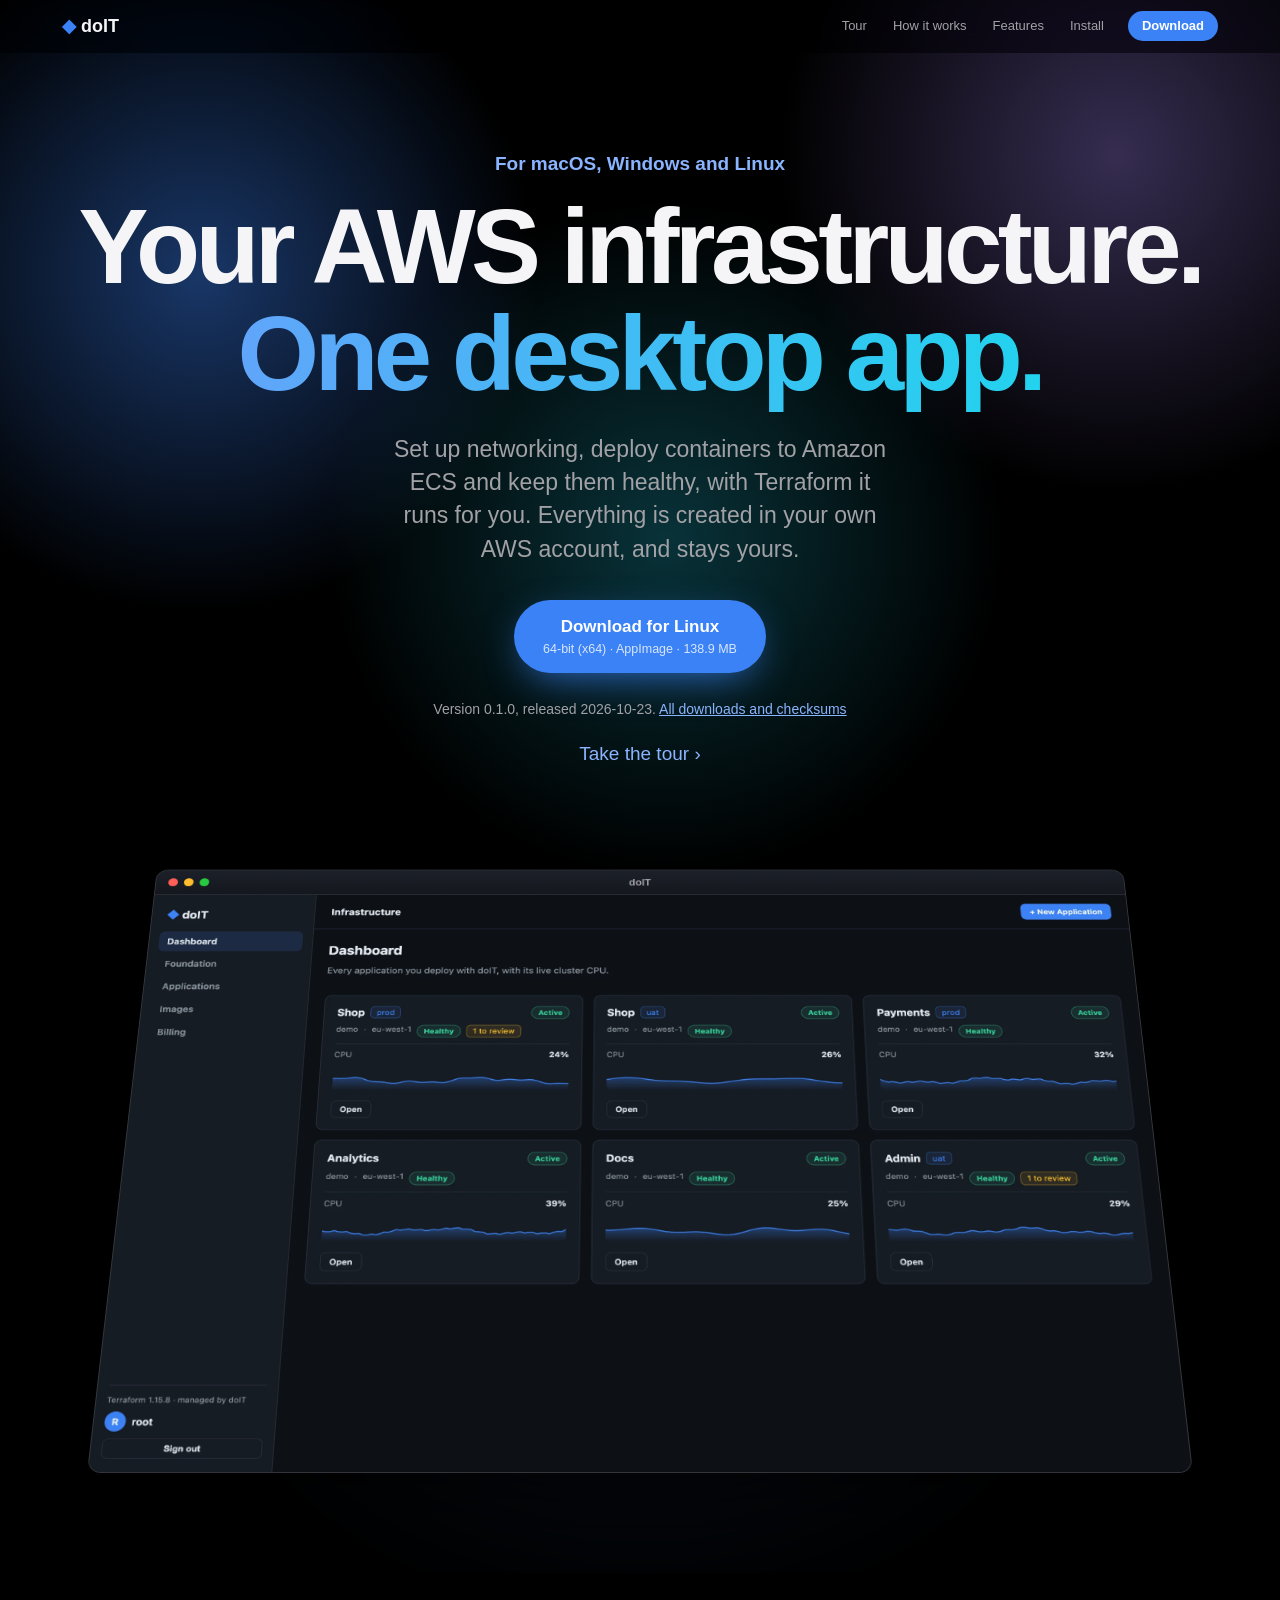
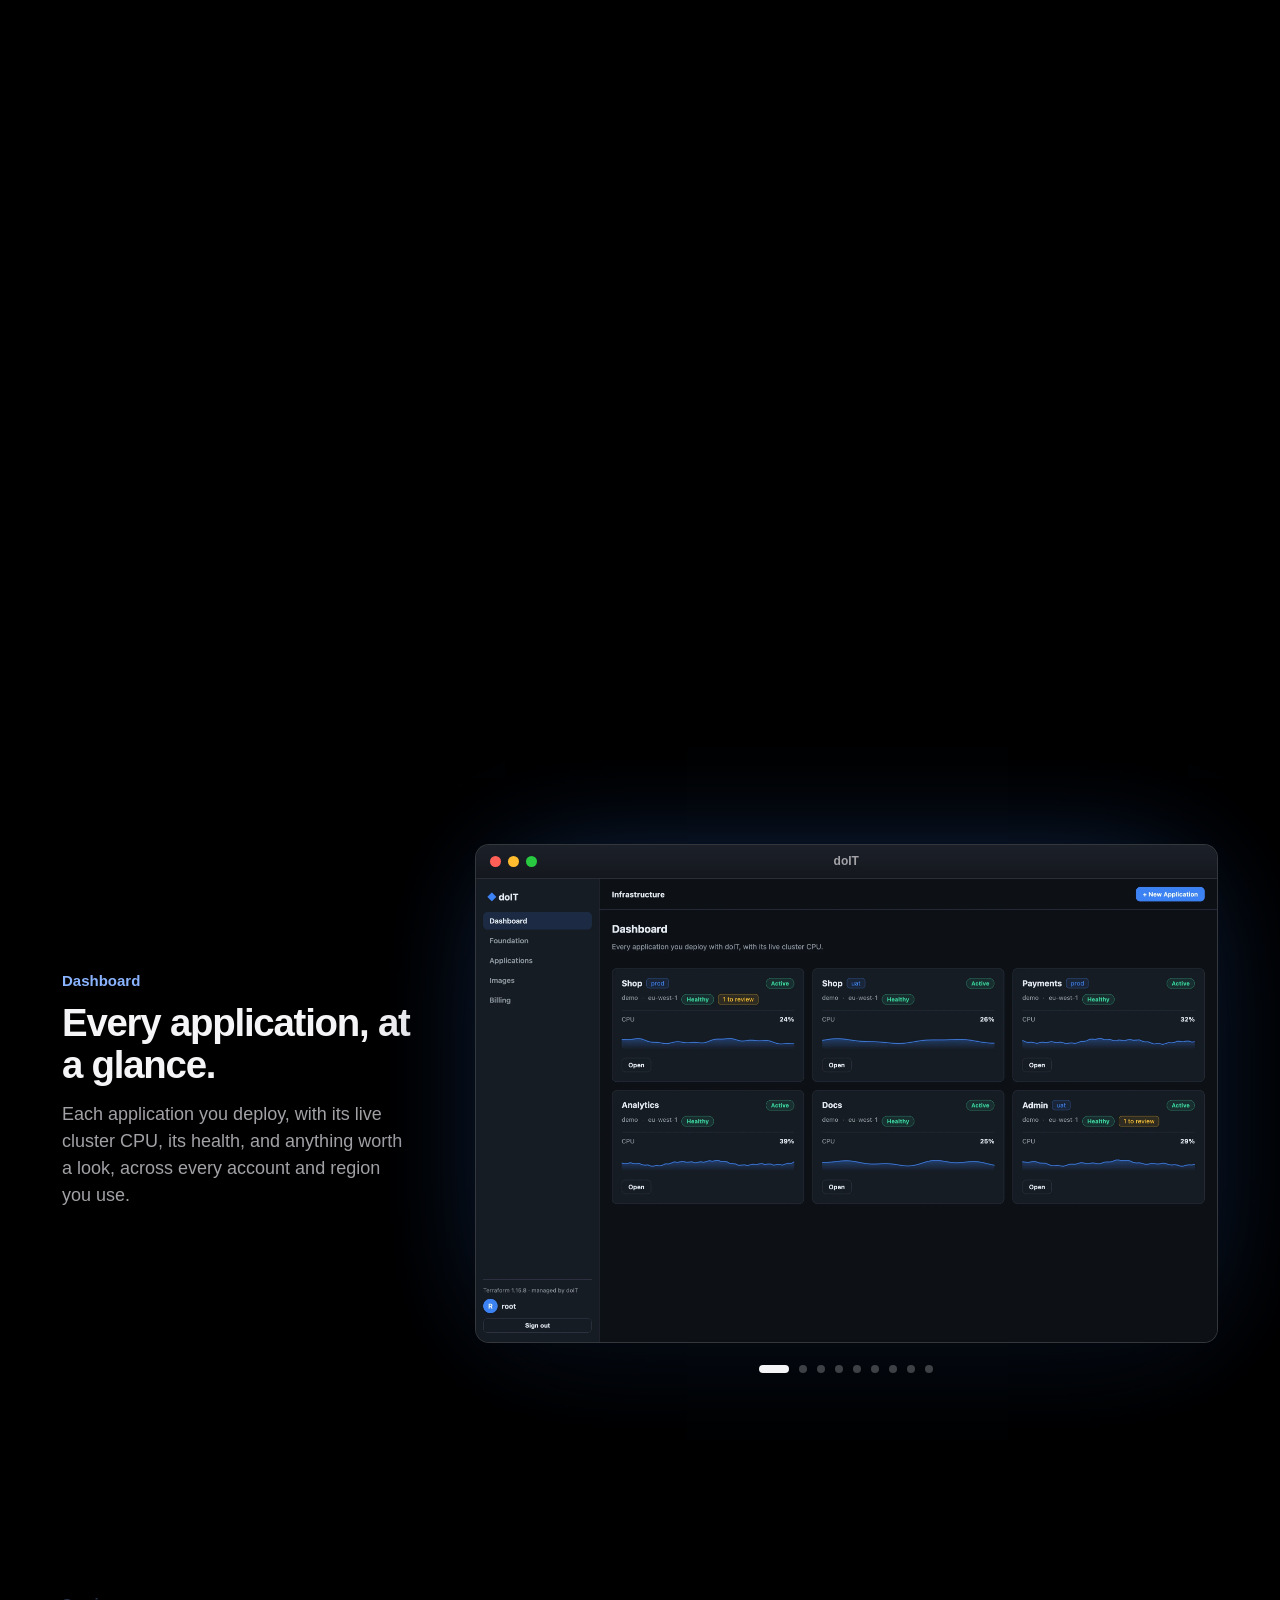
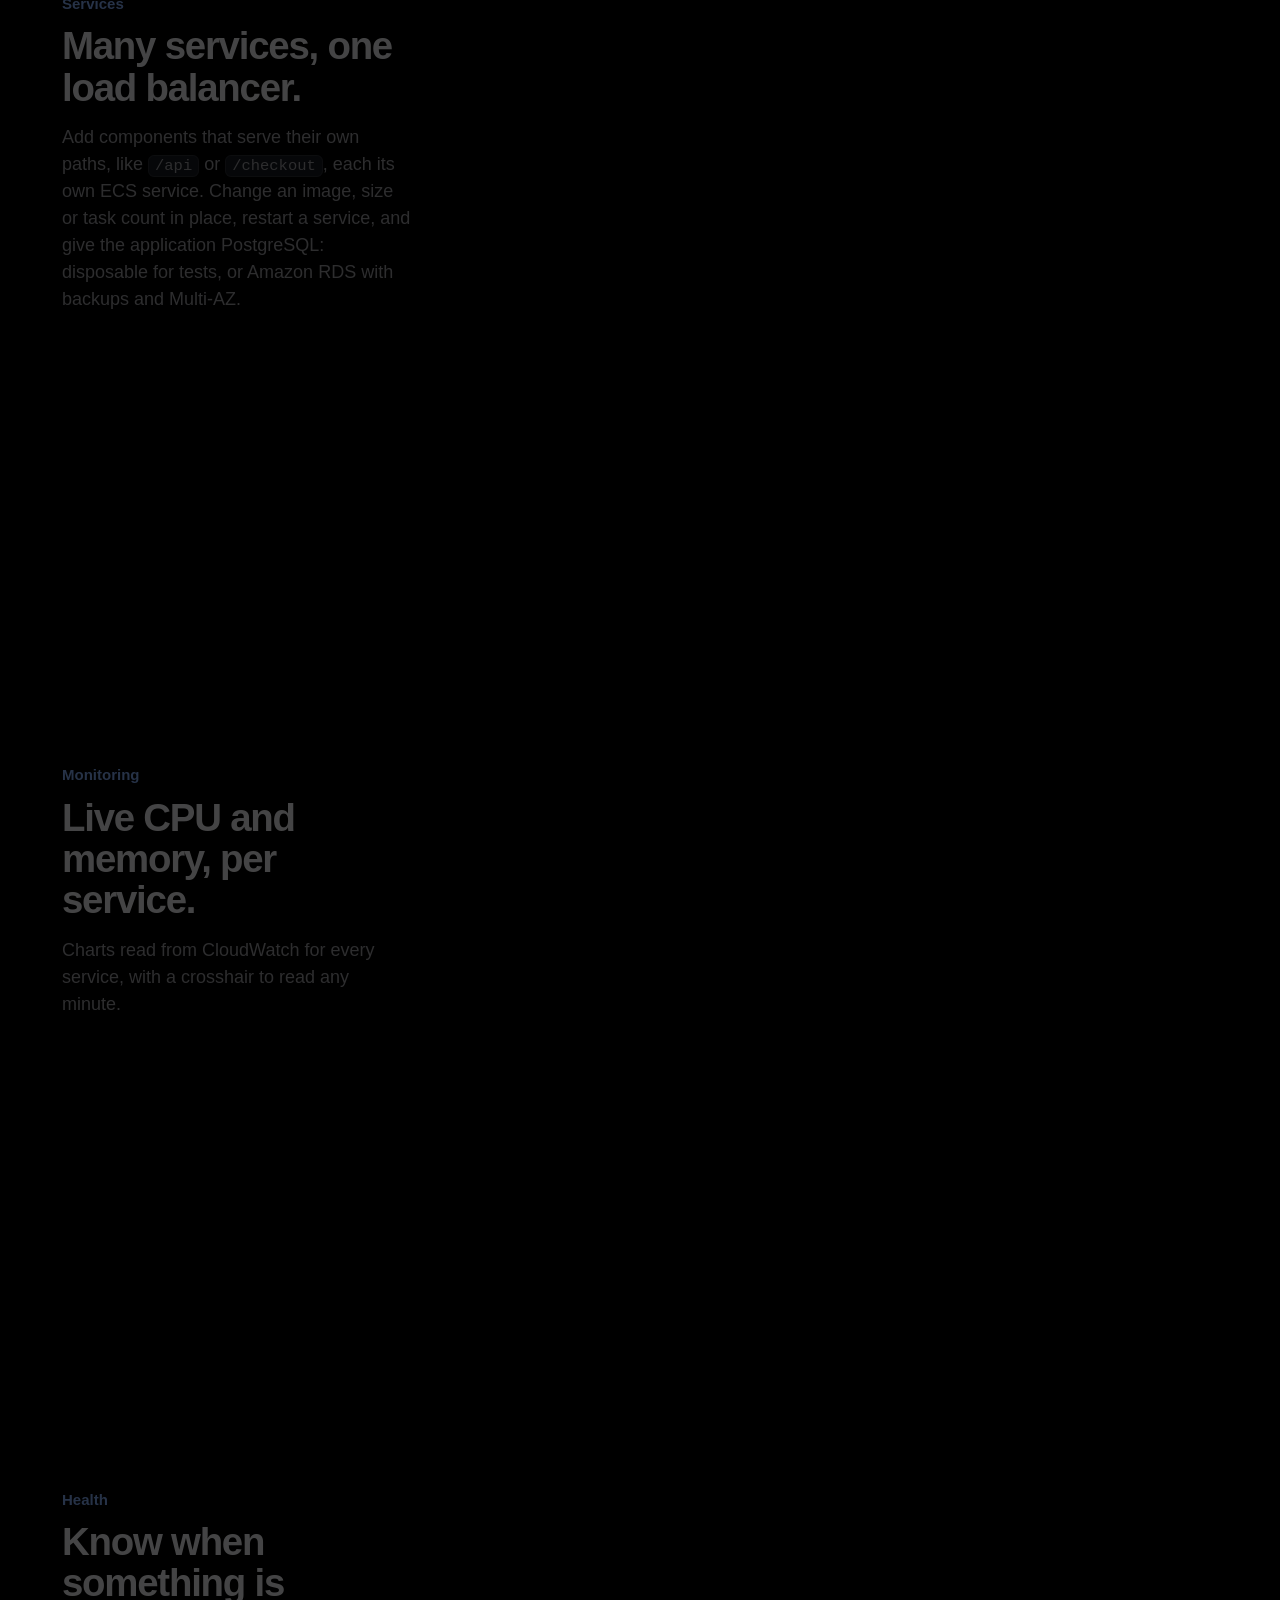
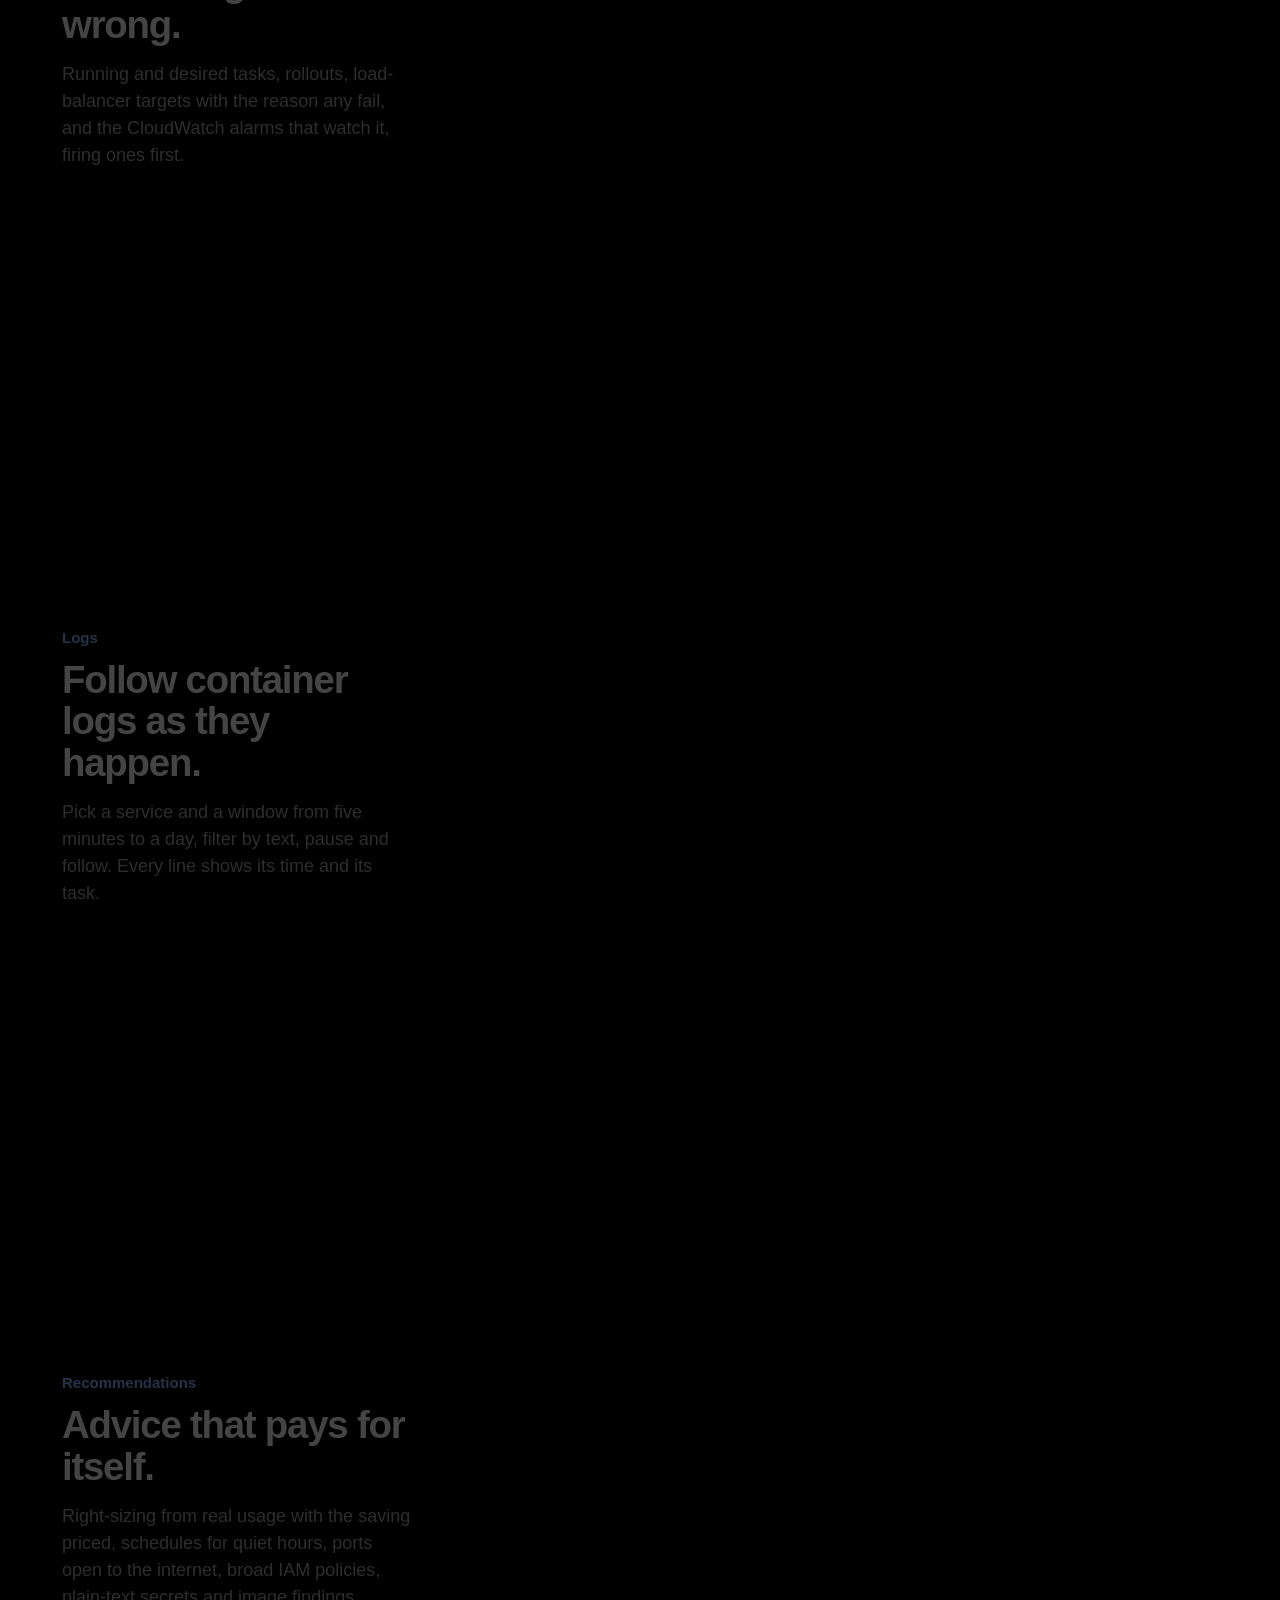
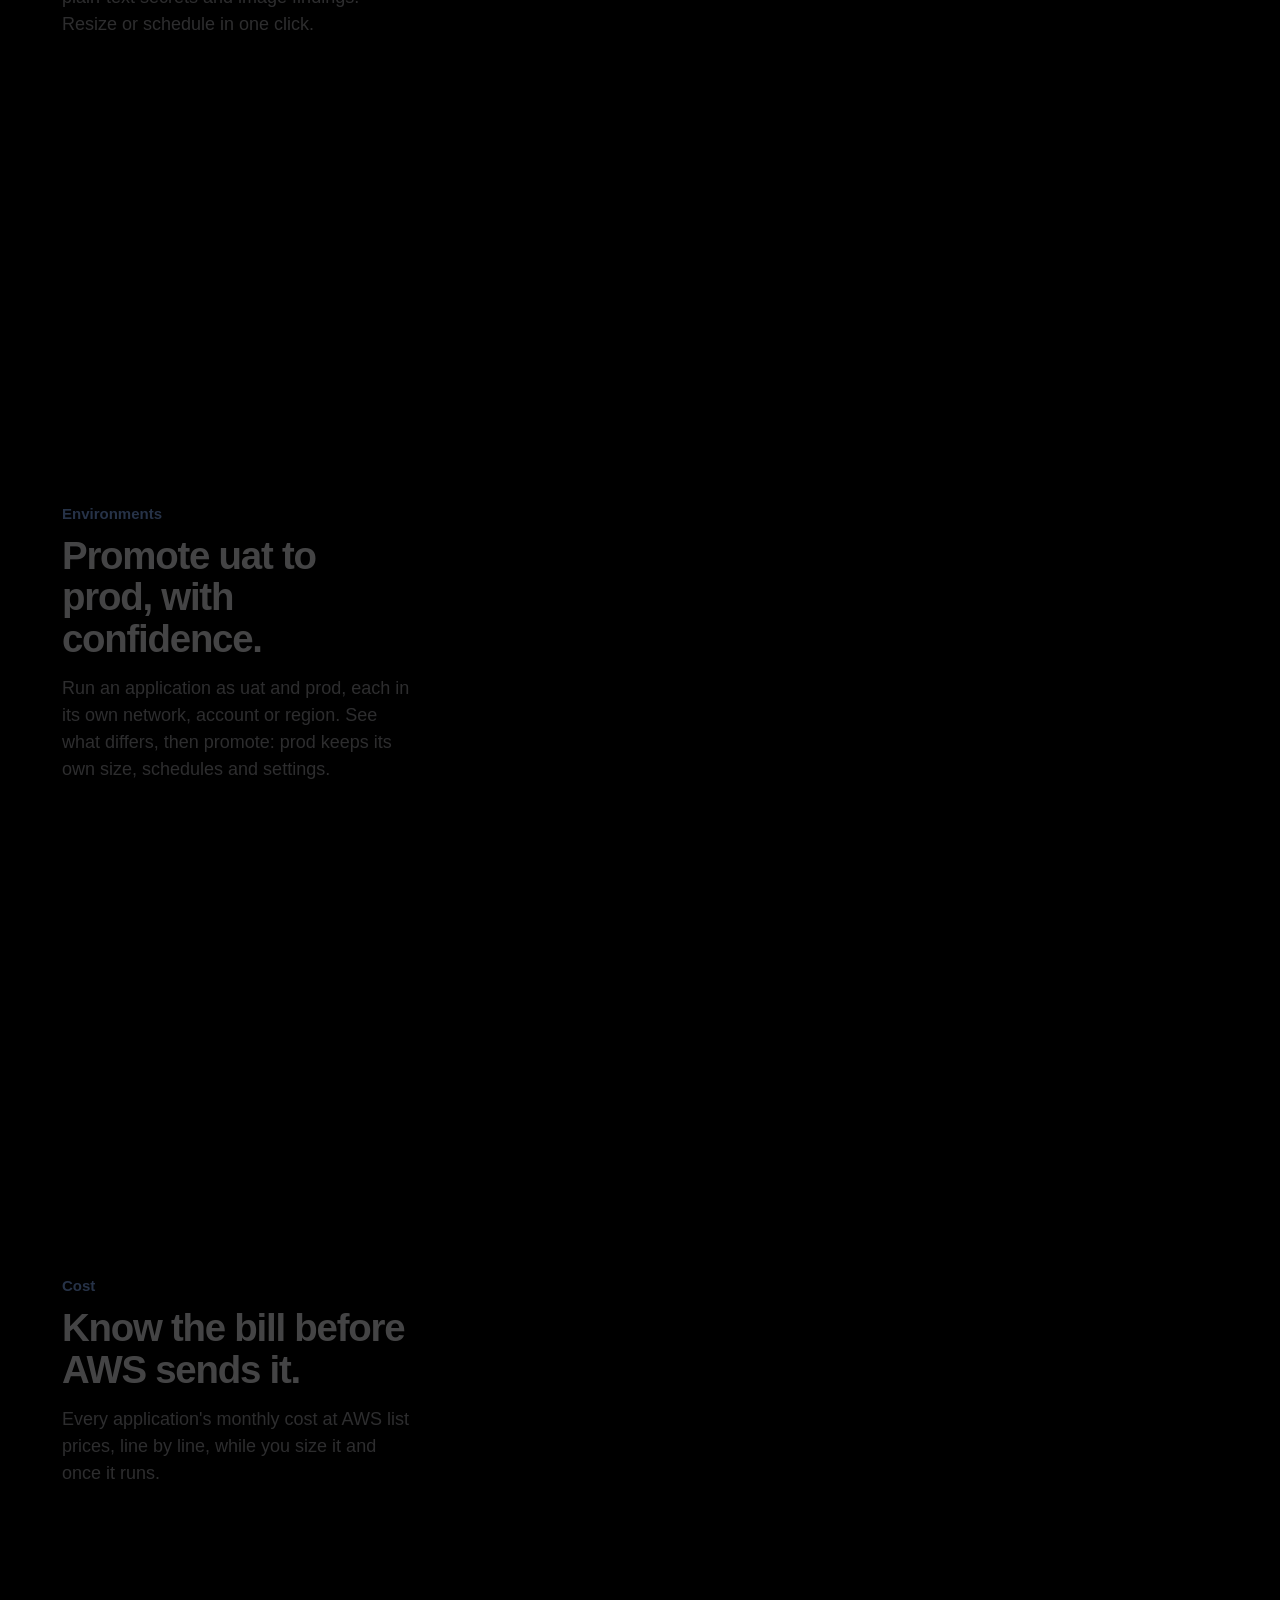
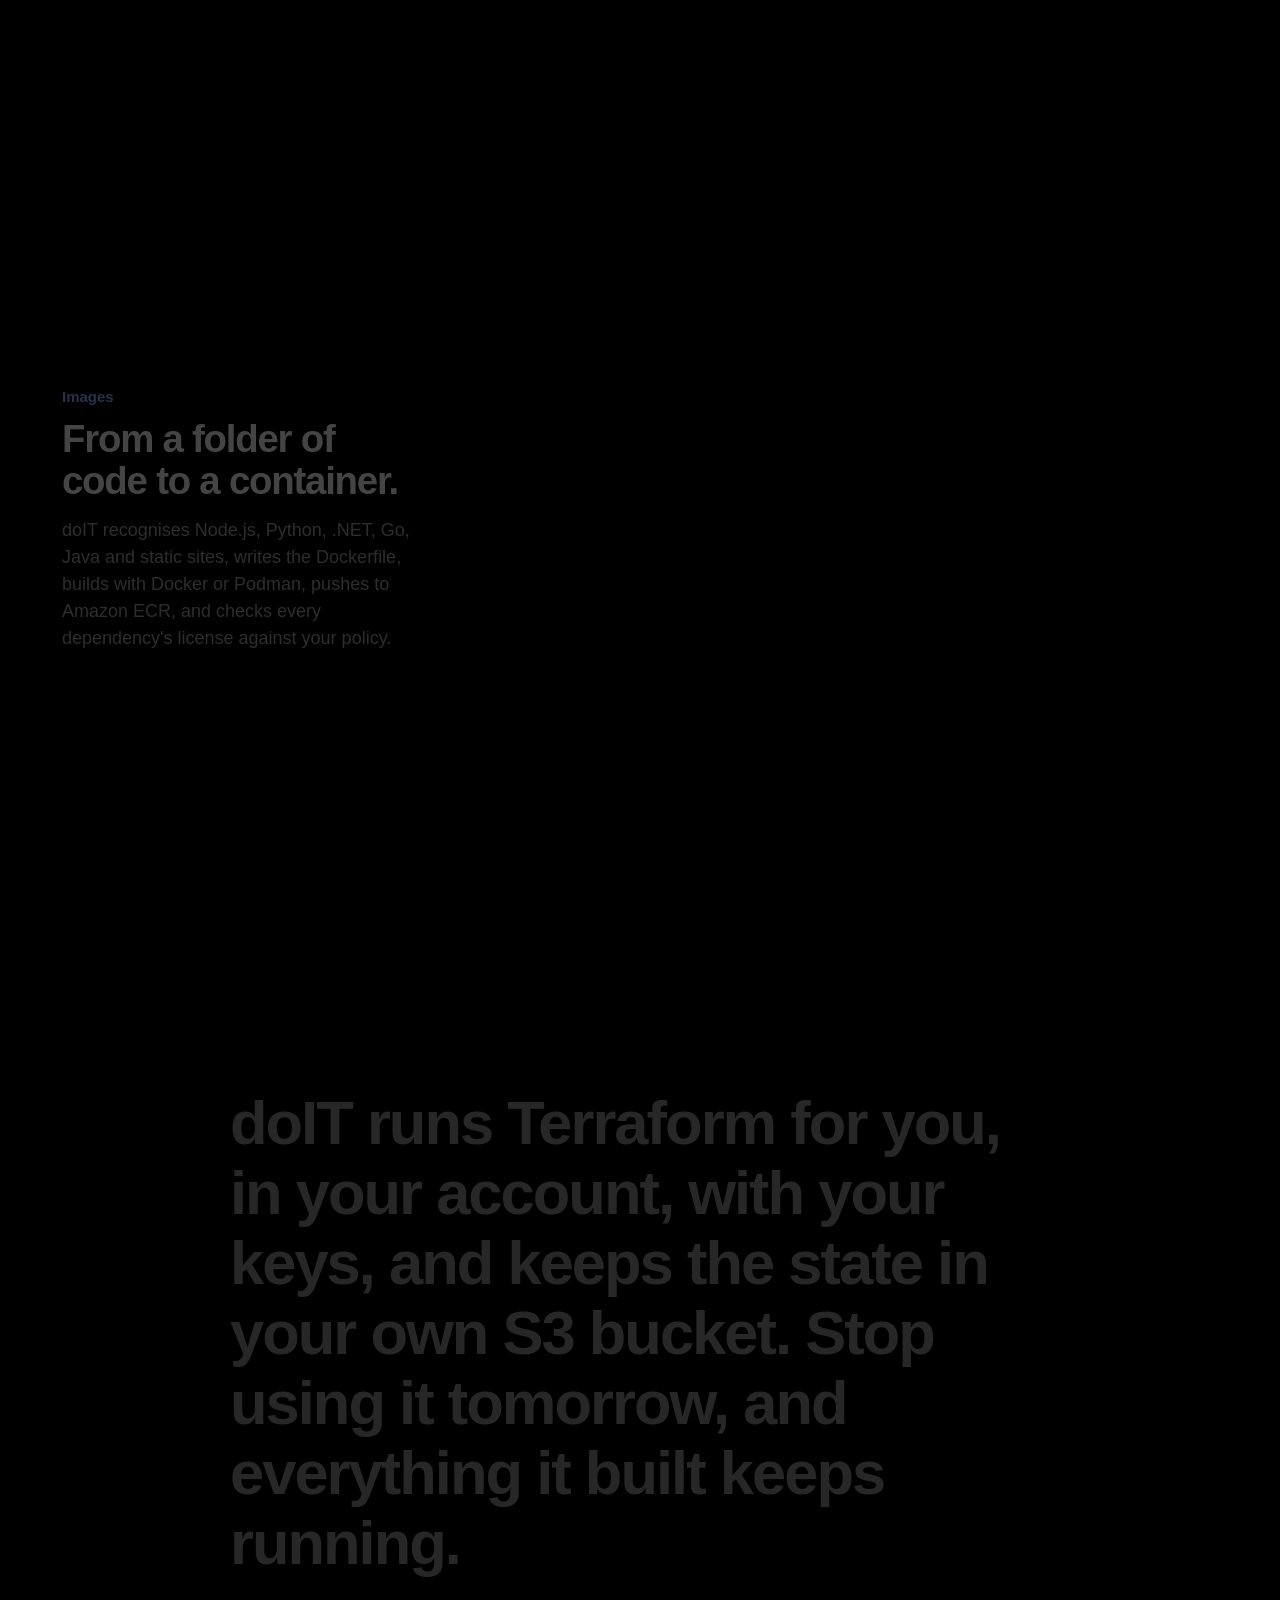
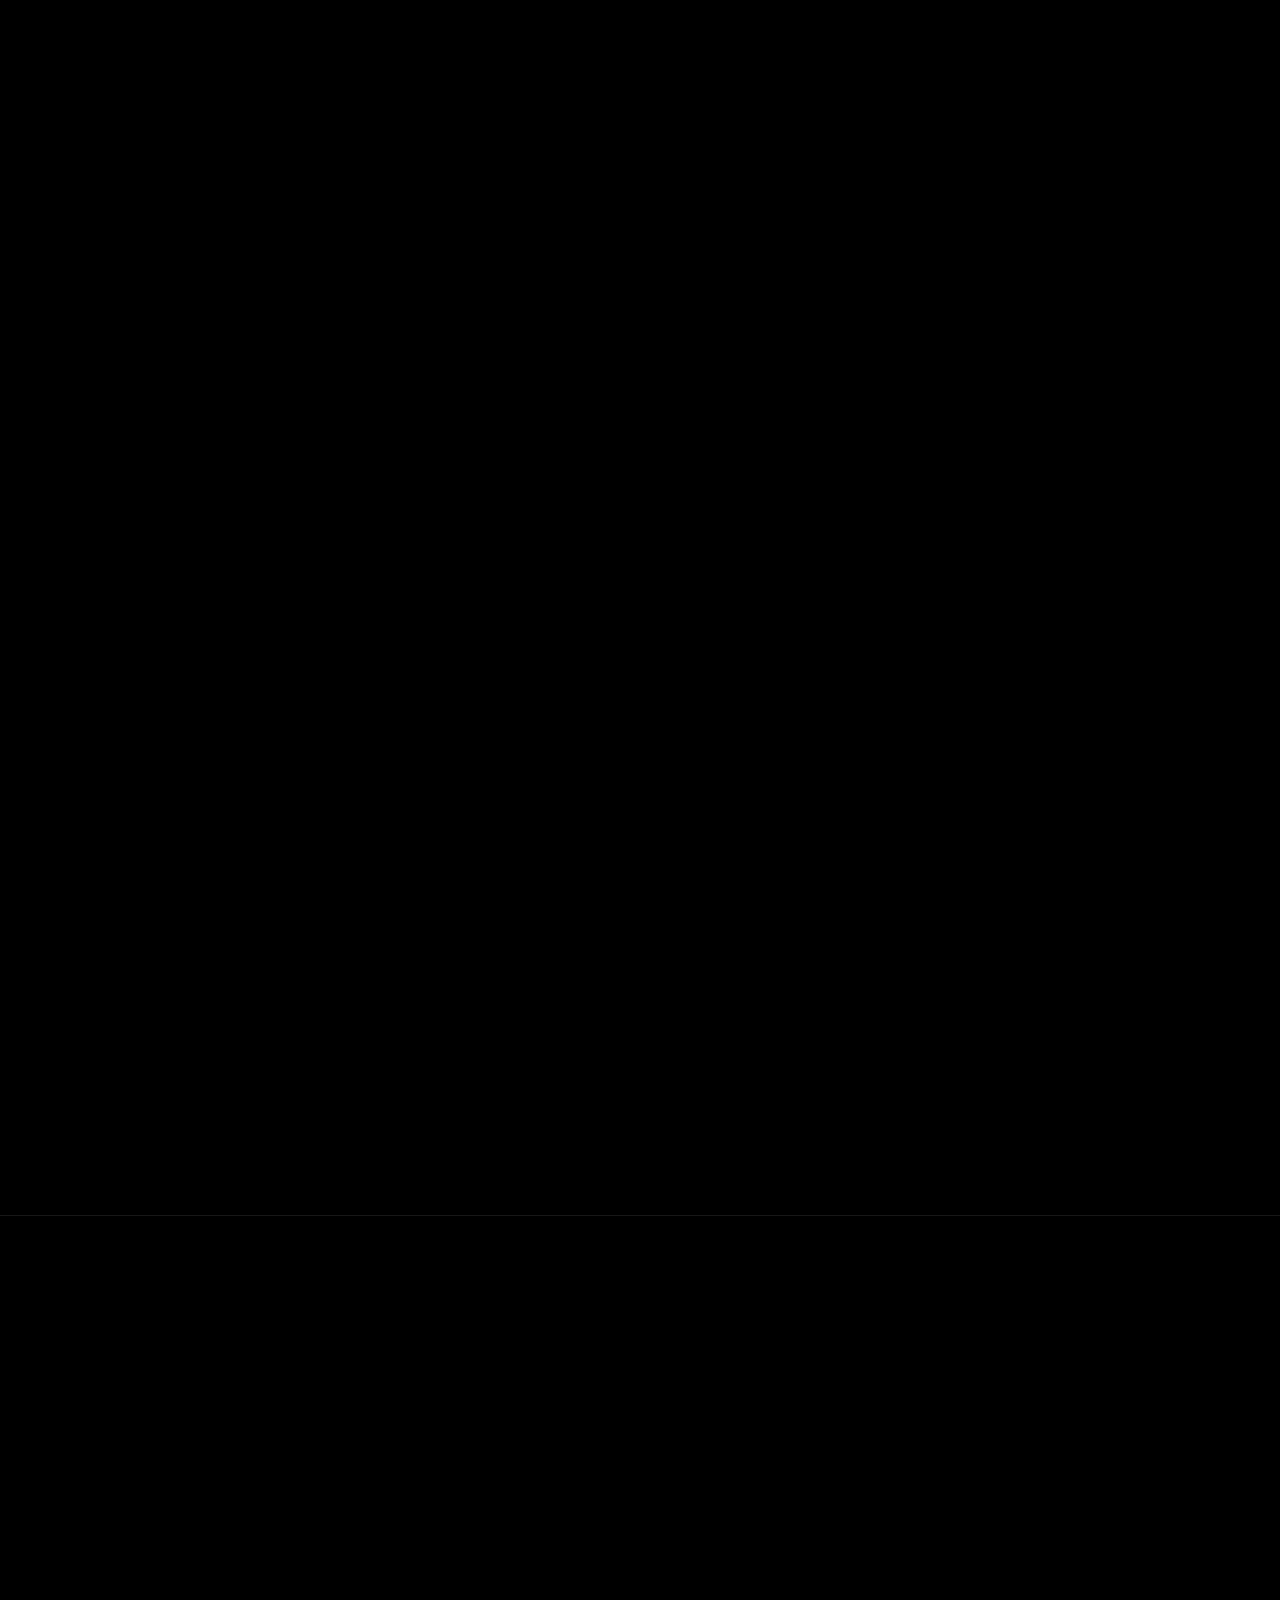
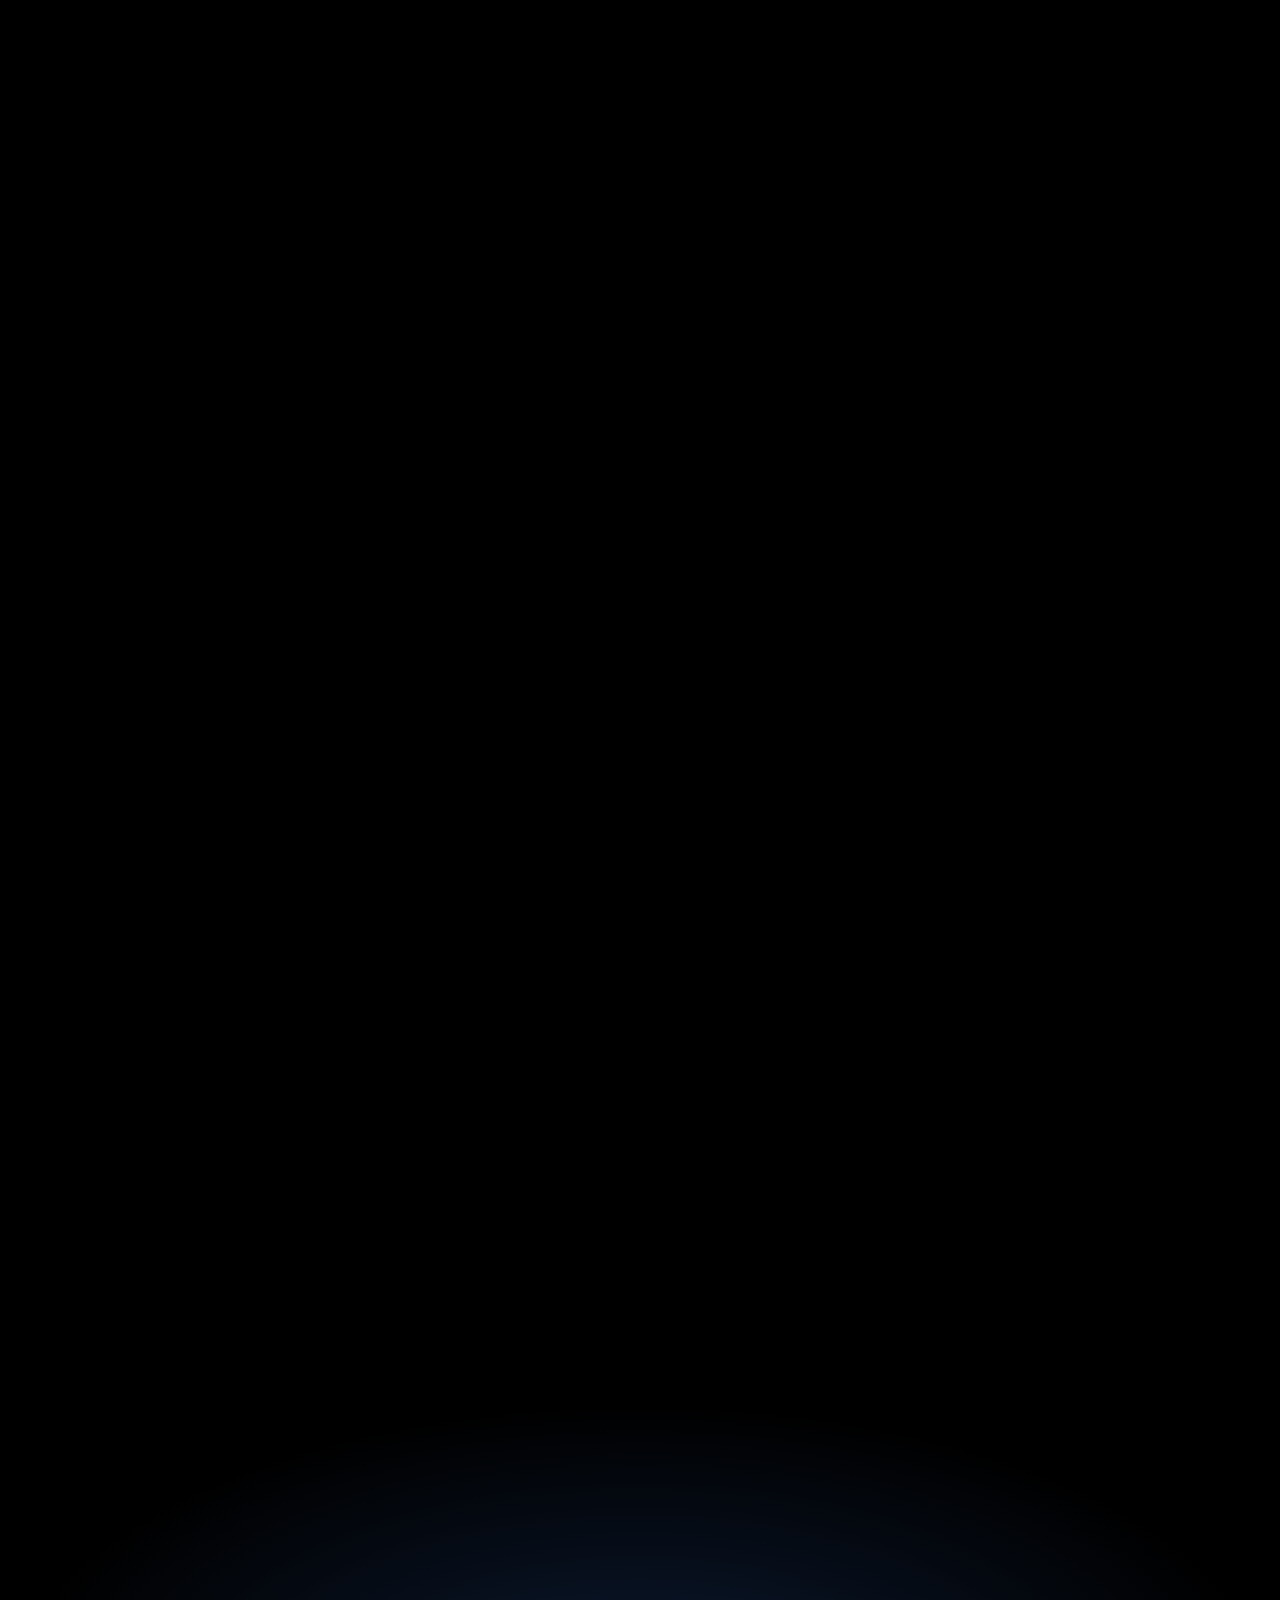
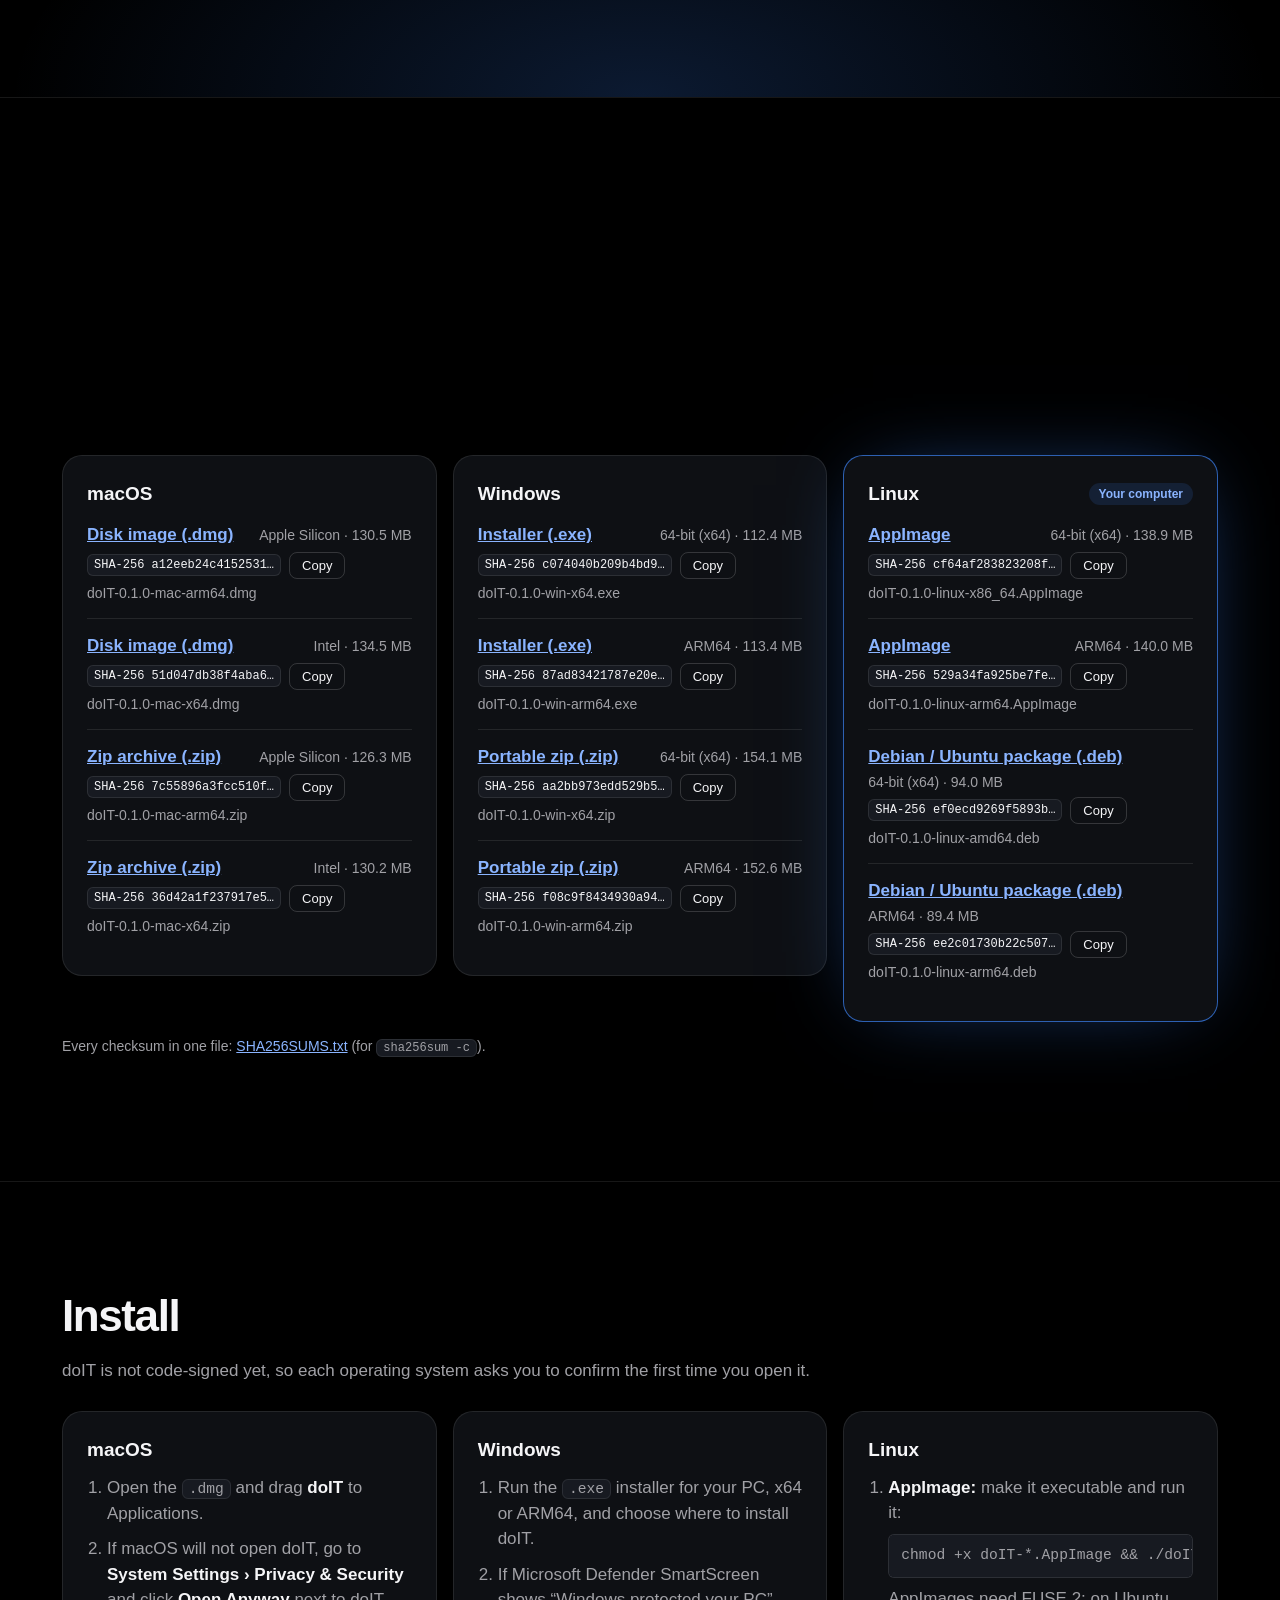
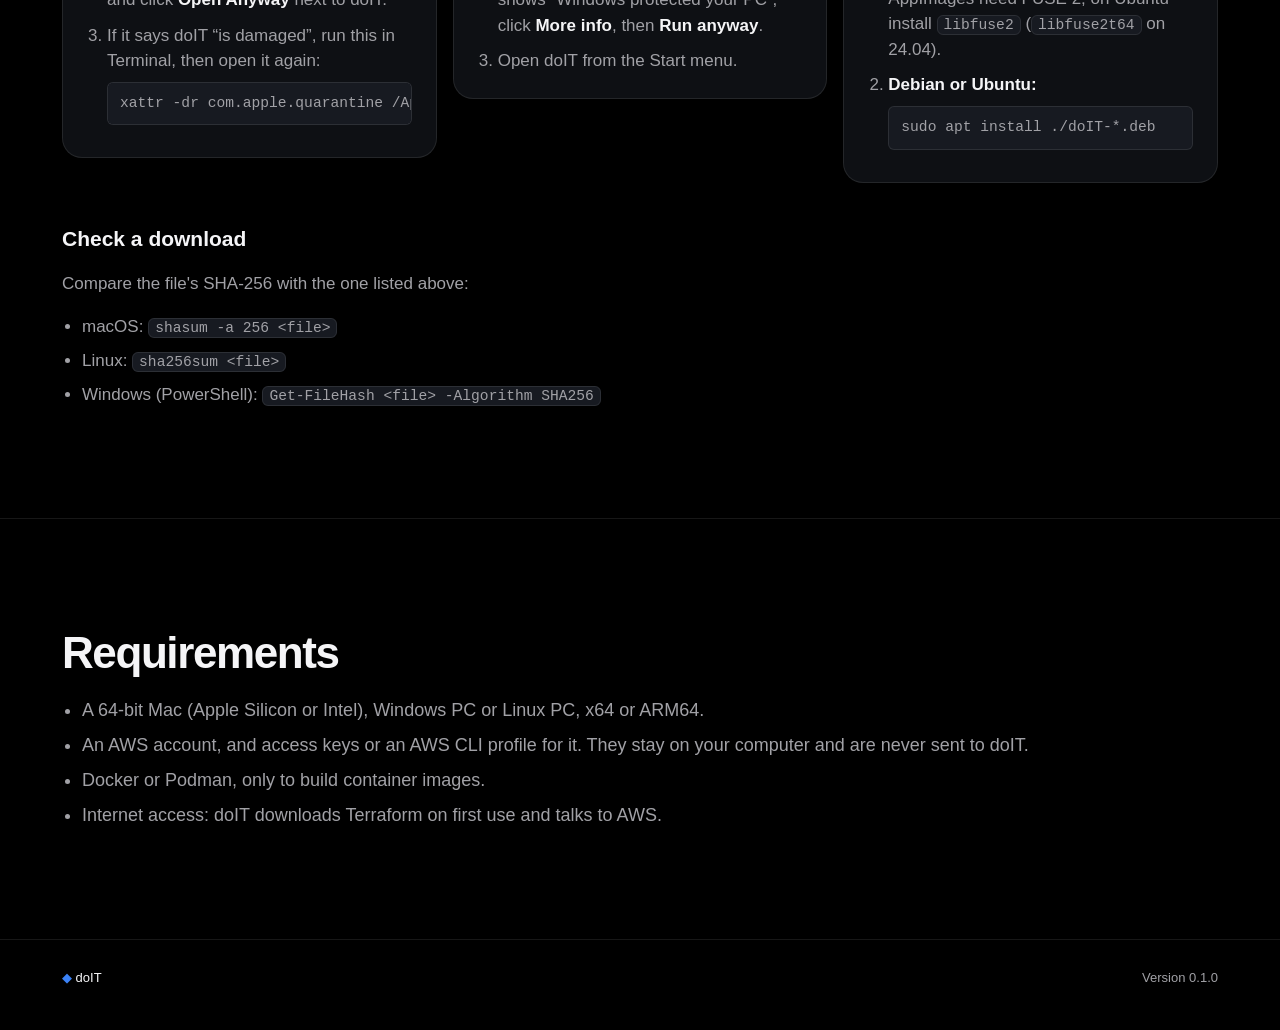
==== index.html @ 3ae0ee89 "Publish the doIT website Co-Authored-By: Claude Opus 5.5 <noreply@anthropic.com>" ====
<!doctype html>
<html lang="en">
  <head>
    <meta charset="utf-8" />
    <meta name="viewport" content="width=device-width, initial-scale=1" />
    <meta
      http-equiv="Content-Security-Policy"
      content="default-src 'self'; script-src 'self'; style-src 'self'; img-src 'self' data:; connect-src 'self'; base-uri 'none'; form-action 'none'"
    />
    <title>doIT · Your AWS infrastructure, one desktop app</title>
    <meta
      name="description"
      content="doIT is a desktop app that sets up AWS networking, deploys containers to Amazon ECS and keeps them running: live logs, health, costs, recommendations and environments. For Windows, macOS and Linux."
    />
    <meta name="theme-color" content="#000000" />
    <link rel="icon" href="favicon.svg" type="image/svg+xml" />
    <link rel="stylesheet" href="styles.css" />
    <script src="motion.js"></script>
    <script type="module" src="app.js"></script>
  </head>
  <body>
    <header class="nav" id="nav">
      <div class="wrap nav-row">
        <a class="brand" href="#top" aria-label="doIT home"><span class="brand-mark" aria-hidden="true">◆</span> doIT</a>
        <nav aria-label="Sections">
          <a href="#tour">Tour</a>
          <a href="#how">How it works</a>
          <a href="#features">Features</a>
          <a href="#install">Install</a>
        </nav>
        <a class="nav-cta" href="#download">Download</a>
      </div>
    </header>

    <main id="top">
      <!-- ============ Hero ============ -->
      <section class="hero" id="hero">
        <div class="aurora" aria-hidden="true"><i></i><i></i><i></i></div>
        <div class="wrap hero-copy">
          <p class="eyebrow" data-reveal>For macOS, Windows and Linux</p>
          <h1 class="display" data-reveal>
            Your AWS infrastructure.<br />
            <span class="gradient-text">One desktop app.</span>
          </h1>
          <p class="lede" data-reveal>
            Set up networking, deploy containers to Amazon ECS and keep them healthy, with Terraform it runs for you.
            Everything is created in your own AWS account, and stays yours.
          </p>
          <div id="hero-download" class="hero-download" aria-live="polite" data-reveal>
            <p class="muted">Checking the latest release…</p>
          </div>
          <noscript>
            <p class="notice">Turn on JavaScript to see the downloads, or open <a href="releases.json">releases.json</a>.</p>
          </noscript>
          <a class="more-link" href="#tour" data-reveal>Take the tour <span aria-hidden="true">›</span></a>
        </div>
        <div class="hero-stage" id="hero-stage">
          <figure class="window hero-window">
            <div class="window-bar" aria-hidden="true"><span class="dots"><i></i><i></i><i></i></span><span class="window-title">doIT</span></div>
            <img
              src="screenshots/dashboard.webp"
              width="1440"
              height="900"
              fetchpriority="high"
              alt="doIT's dashboard: six applications across prod and uat, each with its live cluster CPU, health and anything to review."
            />
          </figure>
        </div>
      </section>

      <!-- ============ Stats ============ -->
      <section class="stats" aria-label="doIT in numbers">
        <div class="wrap stats-row">
          <div class="stat" data-reveal>
            <p class="stat-value"><span data-count="12">12</span></p>
            <p class="stat-label">installers: Intel and ARM, for macOS, Windows and Linux</p>
          </div>
          <div class="stat" data-reveal>
            <p class="stat-value"><span>0</span></p>
            <p class="stat-label">doIT servers between you and AWS. Your keys stay on your computer.</p>
          </div>
          <div class="stat" data-reveal>
            <p class="stat-value"><span data-count="100">100</span>%</p>
            <p class="stat-label">of what it builds lives in your own AWS account</p>
          </div>
        </div>
      </section>

      <!-- ============ Tour ============ -->
      <section class="tour" id="tour">
        <div class="wrap">
          <header class="intro" data-reveal>
            <p class="eyebrow">The tour</p>
            <h2 class="headline">Everything about an application.<br /><span class="gradient-text">On one page.</span></h2>
          </header>
          <div class="tour-grid">
            <div class="tour-steps">
              <article class="tour-step is-active" data-step="0">
                <p class="kicker">Dashboard</p>
                <h3>Every application, at a glance.</h3>
                <p>Each application you deploy, with its live cluster CPU, its health, and anything worth a look, across every account and region you use.</p>
                <figure class="window step-shot"><img src="screenshots/dashboard.webp" width="1440" height="900" loading="lazy" alt="The dashboard with six applications and their live CPU." /></figure>
              </article>
              <article class="tour-step" data-step="1">
                <p class="kicker">Services</p>
                <h3>Many services, one load balancer.</h3>
                <p>
                  Add components that serve their own paths, like <code>/api</code> or <code>/checkout</code>, each its own ECS service. Change an image,
                  size or task count in place, restart a service, and give the application PostgreSQL: disposable for tests, or Amazon RDS with backups and
                  Multi-AZ.
                </p>
                <figure class="window step-shot"><img src="screenshots/components.webp" width="1440" height="900" loading="lazy" alt="An application's three services, each with its route, tasks and health, above its RDS database." /></figure>
              </article>
              <article class="tour-step" data-step="2">
                <p class="kicker">Monitoring</p>
                <h3>Live CPU and memory, per service.</h3>
                <p>Charts read from CloudWatch for every service, with a crosshair to read any minute.</p>
                <figure class="window step-shot"><img src="screenshots/monitoring.webp" width="1440" height="900" loading="lazy" alt="CPU and memory charts for the web, api and checkout services." /></figure>
              </article>
              <article class="tour-step" data-step="3">
                <p class="kicker">Health</p>
                <h3>Know when something is wrong.</h3>
                <p>Running and desired tasks, rollouts, load-balancer targets with the reason any fail, and the CloudWatch alarms that watch it, firing ones first.</p>
                <figure class="window step-shot"><img src="screenshots/health.webp" width="1440" height="900" loading="lazy" alt="The Health section: a healthy application, its database and three CloudWatch alarms." /></figure>
              </article>
              <article class="tour-step" data-step="4">
                <p class="kicker">Logs</p>
                <h3>Follow container logs as they happen.</h3>
                <p>Pick a service and a window from five minutes to a day, filter by text, pause and follow. Every line shows its time and its task.</p>
                <figure class="window step-shot"><img src="screenshots/logs.webp" width="1440" height="900" loading="lazy" alt="Container logs of the web service, followed live, above the numbered deployments." /></figure>
              </article>
              <article class="tour-step" data-step="5">
                <p class="kicker">Recommendations</p>
                <h3>Advice that pays for itself.</h3>
                <p>
                  Right-sizing from real usage with the saving priced, schedules for quiet hours, ports open to the internet, broad IAM policies, plain-text
                  secrets and image findings. Resize or schedule in one click.
                </p>
                <figure class="window step-shot"><img src="screenshots/recommendations.webp" width="1440" height="900" loading="lazy" alt="Recommendations: resize an oversized service, schedule a quiet one and review image findings, with the monthly savings." /></figure>
              </article>
              <article class="tour-step" data-step="6">
                <p class="kicker">Environments</p>
                <h3>Promote uat to prod, with confidence.</h3>
                <p>Run an application as uat and prod, each in its own network, account or region. See what differs, then promote: prod keeps its own size, schedules and settings.</p>
                <figure class="window step-shot"><img src="screenshots/environments.webp" width="1440" height="900" loading="lazy" alt="The uat and prod environments side by side, with the images that differ and a Promote uat to prod button." /></figure>
              </article>
              <article class="tour-step" data-step="7">
                <p class="kicker">Cost</p>
                <h3>Know the bill before AWS sends it.</h3>
                <p>Every application's monthly cost at AWS list prices, line by line, while you size it and once it runs.</p>
                <figure class="window step-shot"><img src="screenshots/cost.webp" width="1440" height="900" loading="lazy" alt="A monthly cost estimate of about $460, line by line: instances, load balancer, addresses and the RDS database." /></figure>
              </article>
              <article class="tour-step" data-step="8">
                <p class="kicker">Images</p>
                <h3>From a folder of code to a container.</h3>
                <p>
                  doIT recognises Node.js, Python, .NET, Go, Java and static sites, writes the Dockerfile, builds with Docker or Podman, pushes to Amazon ECR,
                  and checks every dependency's license against your policy.
                </p>
                <figure class="window step-shot"><img src="screenshots/images.webp" width="1440" height="900" loading="lazy" alt="The Images page: a Node.js project detected, ready to build, with its dependency licenses checked." /></figure>
              </article>
            </div>
            <div class="tour-stage">
              <div class="tour-sticky">
                <figure class="window tour-window">
                  <div class="window-bar" aria-hidden="true"><span class="dots"><i></i><i></i><i></i></span><span class="window-title">doIT</span></div>
                  <div class="tour-screens">
                    <img class="is-active" data-step="0" src="screenshots/dashboard.webp" width="1440" height="900" alt="The dashboard with six applications and their live CPU." />
                    <img data-step="1" src="screenshots/components.webp" width="1440" height="900" loading="lazy" alt="An application's three services with their routes, tasks and health." />
                    <img data-step="2" src="screenshots/monitoring.webp" width="1440" height="900" loading="lazy" alt="CPU and memory charts per service." />
                    <img data-step="3" src="screenshots/health.webp" width="1440" height="900" loading="lazy" alt="The Health section with CloudWatch alarms." />
                    <img data-step="4" src="screenshots/logs.webp" width="1440" height="900" loading="lazy" alt="Container logs followed live." />
                    <img data-step="5" src="screenshots/recommendations.webp" width="1440" height="900" loading="lazy" alt="Recommendations with their monthly savings." />
                    <img data-step="6" src="screenshots/environments.webp" width="1440" height="900" loading="lazy" alt="The uat and prod environments, ready to promote." />
                    <img data-step="7" src="screenshots/cost.webp" width="1440" height="900" loading="lazy" alt="A monthly cost estimate, line by line." />
                    <img data-step="8" src="screenshots/images.webp" width="1440" height="900" loading="lazy" alt="A Node.js project ready to build, with its licenses checked." />
                  </div>
                </figure>
                <ol class="tour-dots" aria-label="Tour steps">
                  <li><button type="button" class="is-active" data-step="0" aria-label="Dashboard"></button></li>
                  <li><button type="button" data-step="1" aria-label="Services"></button></li>
                  <li><button type="button" data-step="2" aria-label="Monitoring"></button></li>
                  <li><button type="button" data-step="3" aria-label="Health"></button></li>
                  <li><button type="button" data-step="4" aria-label="Logs"></button></li>
                  <li><button type="button" data-step="5" aria-label="Recommendations"></button></li>
                  <li><button type="button" data-step="6" aria-label="Environments"></button></li>
                  <li><button type="button" data-step="7" aria-label="Cost"></button></li>
                  <li><button type="button" data-step="8" aria-label="Images"></button></li>
                </ol>
              </div>
            </div>
          </div>
        </div>
      </section>

      <!-- ============ Statement ============ -->
      <section class="statement" aria-label="What doIT stands for">
        <div class="wrap">
          <p class="scrub" data-scrub>
            doIT runs Terraform for you, in your account, with your keys, and keeps the state in your own S3 bucket. Stop using it tomorrow, and
            everything it built keeps running.
          </p>
        </div>
      </section>

      <!-- ============ How it works ============ -->
      <section class="how" id="how">
        <div class="wrap">
          <header class="intro" data-reveal>
            <p class="eyebrow">How it works</p>
            <h2 class="headline">Runs on your computer.<br /><span class="gradient-text">Builds in your account.</span></h2>
          </header>

          <figure class="flow" data-reveal aria-label="doIT on your computer runs Terraform, which builds a network, a load balancer, services and a database in your AWS account.">
            <div class="flow-node flow-you">
              <p class="flow-label">Your computer</p>
              <div class="chip chip-app"><span class="brand-mark" aria-hidden="true">◆</span> doIT</div>
              <div class="chip">Terraform <span class="chip-note">pinned · verified</span></div>
              <div class="chip">~/.aws <span class="chip-note">your keys</span></div>
            </div>
            <div class="flow-link" aria-hidden="true"><span class="flow-pulse"></span><span class="flow-caption">HTTPS, signed with your keys</span></div>
            <div class="flow-node flow-aws">
              <p class="flow-label">Your AWS account</p>
              <div class="vpc">
                <p class="vpc-label">VPC · public and private subnets · NAT</p>
                <div class="vpc-row">
                  <div class="chip chip-lb">Load balancer</div>
                  <div class="fan" aria-hidden="true"><i></i><i></i><i></i></div>
                  <div class="svc-stack">
                    <div class="chip chip-svc">web <span class="chip-note">/*</span></div>
                    <div class="chip chip-svc">api <span class="chip-note">/api/*</span></div>
                    <div class="chip chip-svc">checkout <span class="chip-note">/checkout/*</span></div>
                  </div>
                  <div class="fan fan-in" aria-hidden="true"><i></i><i></i><i></i></div>
                  <div class="chip chip-db">PostgreSQL</div>
                </div>
              </div>
              <div class="aws-row">
                <div class="chip">S3 state <span class="chip-note">with locking</span></div>
                <div class="chip">CloudWatch <span class="chip-note">metrics · logs · alarms</span></div>
                <div class="chip">ECR <span class="chip-note">your images</span></div>
              </div>
            </div>
          </figure>

          <ol class="how-steps">
            <li data-reveal>
              <h3>On your computer</h3>
              <p>doIT signs every AWS request with your own profile. Keys are checked with STS and never leave your machine.</p>
            </li>
            <li data-reveal>
              <h3>Terraform, handled</h3>
              <p>It downloads a pinned, checksum-verified Terraform release and runs it, one run at a time, with the output on screen.</p>
            </li>
            <li data-reveal>
              <h3>Built in your account</h3>
              <p>Networks, load balancers, ECS services and databases are created in your AWS account, on your bill, under your control.</p>
            </li>
            <li data-reveal>
              <h3>State you own</h3>
              <p>Terraform state lives in an S3 bucket in your account, with locking, so the desktop app and the CLI never collide.</p>
            </li>
          </ol>
        </div>
      </section>

      <!-- ============ Features ============ -->
      <section class="features" id="features">
        <div class="wrap">
          <header class="intro" data-reveal>
            <p class="eyebrow">Features</p>
            <h2 class="headline">Day one to day two hundred.</h2>
            <p class="lede">From the first network to the hundredth deployment, the work you would script, done in one place.</p>
          </header>
          <div class="bento">
            <article class="tile tile-cli" data-reveal>
              <div class="tile-copy">
                <p class="kicker">Config as code</p>
                <h3>The app, or one command.</h3>
                <p>Describe an application in YAML and apply it. Diff it in CI, export a running one, promote between environments. Everything in the app is in the <code>doit</code> CLI too.</p>
              </div>
              <div class="terminal" aria-label="An example terminal session with the doit CLI">
                <div class="terminal-bar" aria-hidden="true"><span class="dots"><i></i><i></i><i></i></span></div>
                <pre class="terminal-body" data-type><span class="t-line"><span class="t-prompt">$</span> doit diff -f shop.yaml --environment prod</span>
<span class="t-line t-out">~ web   image acme/shop-web:2.3.1 → 2.4.0</span>
<span class="t-line t-out">~ api   desired tasks 2 → 3</span>
<span class="t-line"><span class="t-prompt">$</span> doit apply -f shop.yaml --environment prod</span>
<span class="t-line t-out">Applying 2 changes to Shop (prod)…</span>
<span class="t-line t-ok">✓ Deployment #12 is running</span>
<span class="t-line"><span class="t-prompt">$</span> doit application health --id shop-prod</span>
<span class="t-line t-ok">✓ healthy · web 3/3 · api 3/3 · checkout 2/2</span></pre>
              </div>
            </article>

            <article class="tile" data-reveal>
              <svg class="icon" viewBox="0 0 24 24" aria-hidden="true"><circle cx="12" cy="5" r="2.2" /><circle cx="5" cy="18" r="2.2" /><circle cx="19" cy="18" r="2.2" /><path d="M12 7.2v4.3M12 11.5 6.4 16.2M12 11.5l5.6 4.7" /></svg>
              <h3>Networking, ready</h3>
              <p>A VPC with public and private subnets, NAT and endpoints, or adopt one you already have. doIT picks a free range if you don't.</p>
            </article>
            <article class="tile" data-reveal>
              <svg class="icon" viewBox="0 0 24 24" aria-hidden="true"><path d="M3.5 7.5 12 3l8.5 4.5v9L12 21l-8.5-4.5z" /><path d="M3.5 7.5 12 12l8.5-4.5M12 12v9" /></svg>
              <h3>No Dockerfile needed</h3>
              <p>Point at a project folder; doIT detects the stack, builds the image and pushes it to Amazon ECR.</p>
            </article>
            <article class="tile" data-reveal>
              <svg class="icon" viewBox="0 0 24 24" aria-hidden="true"><path d="M12 3 4.5 6v5.5c0 4.6 3.2 8.2 7.5 9.5 4.3-1.3 7.5-4.9 7.5-9.5V6z" /><path d="m8.5 12 2.5 2.5 4.5-5" /></svg>
              <h3>License policy</h3>
              <p>Every npm, PyPI, Go, Alpine, Debian and RPM package checked. Warn on or block what you forbid, and save the SBOM.</p>
            </article>
            <article class="tile" data-reveal>
              <svg class="icon" viewBox="0 0 24 24" aria-hidden="true"><path d="M4 12a8 8 0 1 0 2.4-5.7" /><path d="M4 4v4.5h4.5" /><path d="M12 8v4l3 2" /></svg>
              <h3>Roll back anything</h3>
              <p>Every apply is a numbered deployment. Edit in place, restart, retry a failed change or return to any earlier one.</p>
            </article>
            <article class="tile" data-reveal>
              <svg class="icon" viewBox="0 0 24 24" aria-hidden="true"><path d="M3 12h4l2.5-6 5 12 2.5-6h4" /></svg>
              <h3>Drift, caught</h3>
              <p>A read-only plan shows what changed outside doIT, a console hotfix or a deleted resource. Reconcile it in one click.</p>
            </article>
            <article class="tile" data-reveal>
              <svg class="icon" viewBox="0 0 24 24" aria-hidden="true"><ellipse cx="12" cy="5.5" rx="7" ry="2.5" /><path d="M5 5.5v13c0 1.4 3.1 2.5 7 2.5s7-1.1 7-2.5v-13" /><path d="M5 12c0 1.4 3.1 2.5 7 2.5s7-1.1 7-2.5" /></svg>
              <h3>PostgreSQL, two ways</h3>
              <p>Versions 16 to 18: a disposable task for tests, or Amazon RDS with backups, Multi-AZ, snapshots and in-place upgrades.</p>
            </article>
            <article class="tile" data-reveal>
              <svg class="icon" viewBox="0 0 24 24" aria-hidden="true"><circle cx="12" cy="12" r="8.5" /><path d="M12 7v5l3.5 2" /></svg>
              <h3>Scheduled capacity</h3>
              <p>Four tasks on weekdays, one at night, in your time zone. AWS applies the schedule even while doIT is closed.</p>
            </article>
            <article class="tile" data-reveal>
              <svg class="icon" viewBox="0 0 24 24" aria-hidden="true"><rect x="5" y="10.5" width="14" height="10" rx="2" /><path d="M8 10.5V7.5a4 4 0 0 1 8 0v3" /></svg>
              <h3>Never stuck</h3>
              <p>A run that stopped half-way can leave a state lock. doIT shows who holds it and releases it once nothing uses it.</p>
            </article>
          </div>
        </div>
      </section>

      <!-- ============ Yours ============ -->
      <section class="keep">
        <div class="wrap keep-inner" data-reveal>
          <p class="eyebrow">Yours to keep</p>
          <h2 class="headline">Your infrastructure never depends on doIT.</h2>
          <p class="lede">
            In every plan, and after a plan lapses: destroy and teardown, forget, export, and read-only access to everything you built. doIT never
            disables, degrades or deletes what runs in your account.
          </p>
        </div>
      </section>

      <!-- ============ Download ============ -->
      <section id="download" class="section download">
        <div class="wrap">
          <header class="intro" data-reveal>
            <p class="eyebrow">Download</p>
            <h2 class="headline">Get doIT.</h2>
            <p id="release-meta" class="lede"></p>
          </header>
          <div id="downloads" class="grid platforms"></div>
          <p id="checksums" class="muted small"></p>
        </div>
      </section>

      <section id="install" class="section">
        <div class="wrap">
          <h2 class="subtitle">Install</h2>
          <p class="muted">doIT is not code-signed yet, so each operating system asks you to confirm the first time you open it.</p>
          <div class="grid platforms">
            <article class="card" id="install-mac">
              <h3>macOS</h3>
              <ol>
                <li>Open the <code>.dmg</code> and drag <strong>doIT</strong> to Applications.</li>
                <li>If macOS will not open doIT, go to <strong>System Settings › Privacy &amp; Security</strong> and click <strong>Open Anyway</strong> next to doIT.</li>
                <li>
                  If it says doIT “is damaged”, run this in Terminal, then open it again:
                  <code class="block">xattr -dr com.apple.quarantine /Applications/doIT.app</code>
                </li>
              </ol>
            </article>
            <article class="card" id="install-windows">
              <h3>Windows</h3>
              <ol>
                <li>Run the <code>.exe</code> installer for your PC, x64 or ARM64, and choose where to install doIT.</li>
                <li>If Microsoft Defender SmartScreen shows “Windows protected your PC”, click <strong>More info</strong>, then <strong>Run anyway</strong>.</li>
                <li>Open doIT from the Start menu.</li>
              </ol>
            </article>
            <article class="card" id="install-linux">
              <h3>Linux</h3>
              <ol>
                <li>
                  <strong>AppImage:</strong> make it executable and run it:
                  <code class="block">chmod +x doIT-*.AppImage &amp;&amp; ./doIT-*.AppImage</code>
                  AppImages need FUSE 2; on Ubuntu install <code>libfuse2</code> (<code>libfuse2t64</code> on 24.04).
                </li>
                <li>
                  <strong>Debian or Ubuntu:</strong>
                  <code class="block">sudo apt install ./doIT-*.deb</code>
                </li>
              </ol>
            </article>
          </div>
          <h3 class="subhead">Check a download</h3>
          <p class="muted">Compare the file's SHA-256 with the one listed above:</p>
          <ul class="checks">
            <li>macOS: <code>shasum -a 256 &lt;file&gt;</code></li>
            <li>Linux: <code>sha256sum &lt;file&gt;</code></li>
            <li>Windows (PowerShell): <code>Get-FileHash &lt;file&gt; -Algorithm SHA256</code></li>
          </ul>
        </div>
      </section>

      <section id="requirements" class="section">
        <div class="wrap">
          <h2 class="subtitle">Requirements</h2>
          <ul class="requirements">
            <li>A 64-bit Mac (Apple Silicon or Intel), Windows PC or Linux PC, x64 or ARM64.</li>
            <li>An AWS account, and access keys or an AWS CLI profile for it. They stay on your computer and are never sent to doIT.</li>
            <li>Docker or Podman, only to build container images.</li>
            <li>Internet access: doIT downloads Terraform on first use and talks to AWS.</li>
          </ul>
        </div>
      </section>
    </main>

    <footer class="site-footer">
      <div class="wrap footer-row">
        <span><span class="brand-mark" aria-hidden="true">◆</span> doIT</span>
        <span id="footer-version" class="muted"></span>
      </div>
    </footer>
  </body>
</html>
---- styles.css ----
/* doIT website: dark, like the desktop app. Motion is in motion.js; without it, or for a visitor
   who asks for reduced motion, everything is shown as it ends up. */
:root {
  --bg: #000;
  --bg-elev: #0e1014;
  --bg-elev-2: #171a21;
  --border: rgba(255, 255, 255, 0.09);
  --border-strong: rgba(255, 255, 255, 0.16);
  --text: #f5f5f7;
  --muted: #a1a1a6;
  --primary: #3b82f6;
  --primary-hover: #2f6fe0;
  --primary-soft: rgba(59, 130, 246, 0.14);
  --primary-text: #8ab4ff;
  --cyan: #22d3ee;
  --violet: #a78bfa;
  --green: #34d399;
  --radius: 20px;
  --ease: cubic-bezier(0.22, 1, 0.36, 1);
  --gutter: 22px;
  color-scheme: dark;
}

* {
  box-sizing: border-box;
}
html {
  scroll-behavior: smooth;
  background: var(--bg);
}
body {
  margin: 0;
  background: var(--bg);
  color: var(--text);
  font-family: -apple-system, BlinkMacSystemFont, 'SF Pro Text', 'Segoe UI Variable Text', 'Segoe UI', Roboto, Helvetica, Arial, sans-serif;
  font-size: 17px;
  line-height: 1.5;
  overflow-wrap: break-word;
  overflow-x: clip;
  -webkit-font-smoothing: antialiased;
}
[id] {
  scroll-margin-top: 64px;
}
a {
  color: var(--primary-text);
}
img {
  max-width: 100%;
}
code {
  font-family: ui-monospace, SFMono-Regular, Menlo, Consolas, monospace;
  font-size: 0.86em;
  background: var(--bg-elev-2);
  border: 1px solid var(--border);
  border-radius: 6px;
  padding: 1px 6px;
}
code.block {
  display: block;
  margin: 8px 0;
  padding: 10px 12px;
  overflow-x: auto;
  white-space: pre;
}
.wrap {
  max-width: 1200px;
  margin: 0 auto;
  padding: 0 var(--gutter);
}
.muted {
  color: var(--muted);
}
.small {
  font-size: 14px;
}
.visually-hidden {
  position: absolute;
  width: 1px;
  height: 1px;
  overflow: hidden;
  clip: rect(0 0 0 0);
  white-space: nowrap;
}

/* ---- Type ---- */
.display {
  font-size: clamp(44px, 8.2vw, 108px);
  line-height: 1.02;
  letter-spacing: -0.045em;
  font-weight: 700;
  margin: 0;
}
.headline {
  font-size: clamp(34px, 5.6vw, 72px);
  line-height: 1.05;
  letter-spacing: -0.038em;
  font-weight: 700;
  margin: 0;
}
.eyebrow {
  margin: 0 0 14px;
  font-size: clamp(15px, 1.5vw, 19px);
  font-weight: 600;
  color: var(--primary-text);
}
.lede {
  font-size: clamp(18px, 2vw, 23px);
  line-height: 1.45;
  color: var(--muted);
  margin: 20px 0 0;
}
.kicker {
  margin: 0;
  font-size: 15px;
  font-weight: 600;
  color: var(--primary-text);
}
.gradient-text {
  background: linear-gradient(90deg, #60a5fa, var(--cyan), var(--violet), #60a5fa);
  background-size: 300% 100%;
  -webkit-background-clip: text;
  background-clip: text;
  color: transparent;
  animation: shimmer 10s linear infinite;
}
@keyframes shimmer {
  to {
    background-position: 300% 0;
  }
}
.intro {
  text-align: center;
  max-width: 920px;
  margin: 0 auto 72px;
}
.intro .lede {
  max-width: 44ch;
  margin-left: auto;
  margin-right: auto;
}
.more-link {
  display: inline-block;
  margin-top: 6px;
  font-size: 19px;
  text-decoration: none;
}
.more-link:hover {
  text-decoration: underline;
}

/* ---- Navigation ---- */
.nav {
  position: fixed;
  inset: 0 0 auto;
  z-index: 20;
  background: rgba(0, 0, 0, 0.55);
  backdrop-filter: saturate(180%) blur(20px);
  -webkit-backdrop-filter: saturate(180%) blur(20px);
  border-bottom: 1px solid transparent;
  transition: border-color 0.4s, background 0.4s;
}
.nav.is-scrolled {
  background: rgba(0, 0, 0, 0.72);
  border-bottom-color: var(--border);
}
.nav-row {
  display: flex;
  align-items: center;
  gap: 24px;
  min-height: 52px;
}
.brand {
  color: var(--text);
  font-weight: 700;
  font-size: 18px;
  text-decoration: none;
  margin-right: auto;
}
.brand-mark {
  color: var(--primary);
}
.nav nav {
  display: flex;
  gap: 26px;
}
.nav nav a {
  color: var(--muted);
  text-decoration: none;
  font-size: 13px;
  transition: color 0.2s;
}
.nav nav a:hover {
  color: var(--text);
}
.nav-cta {
  font-size: 13px;
  font-weight: 600;
  color: #fff;
  text-decoration: none;
  background: var(--primary);
  padding: 5px 14px;
  border-radius: 999px;
  transition: background 0.2s;
}
.nav-cta:hover {
  background: var(--primary-hover);
}

/* ---- Hero ---- */
.hero {
  position: relative;
  padding: 150px 0 0;
  overflow: hidden;
  text-align: center;
}
.hero::after {
  content: '';
  position: absolute;
  inset: auto 0 0;
  height: 220px;
  background: linear-gradient(transparent, var(--bg));
  pointer-events: none;
}
.hero-copy {
  position: relative;
  z-index: 1;
  display: grid;
  justify-items: center;
}
.hero .lede {
  max-width: 40ch;
  margin: 26px auto 34px;
}
.hero-download {
  min-height: 110px;
  display: grid;
  justify-items: center;
}
.hero-download .buttons {
  justify-content: center;
}
.aurora {
  position: absolute;
  inset: -10% -20% auto;
  height: 1200px;
  pointer-events: none;
}
.aurora i {
  position: absolute;
  width: 60vw;
  height: 60vw;
  max-width: 900px;
  max-height: 900px;
  border-radius: 50%;
  animation: drift 20s ease-in-out infinite alternate;
}
.aurora i:nth-child(1) {
  left: 4%;
  top: 4%;
  background: radial-gradient(circle, rgba(59, 130, 246, 0.42), transparent 62%);
}
.aurora i:nth-child(2) {
  right: 2%;
  top: -6%;
  background: radial-gradient(circle, rgba(167, 139, 250, 0.32), transparent 62%);
  animation-duration: 26s;
  animation-delay: -8s;
}
.aurora i:nth-child(3) {
  left: 30%;
  top: 26%;
  background: radial-gradient(circle, rgba(34, 211, 238, 0.24), transparent 62%);
  animation-duration: 32s;
  animation-delay: -14s;
}
@keyframes drift {
  from {
    transform: translate3d(-5%, -3%, 0) scale(1);
  }
  to {
    transform: translate3d(7%, 5%, 0) scale(1.18);
  }
}
.hero-stage {
  /* 0 at the top of the page, 1 once scrolled: motion.js sets it. Flat without it. */
  --p: 1;
  position: relative;
  z-index: 1;
  max-width: 1160px;
  margin: 72px auto 0;
  padding: 0 var(--gutter);
  perspective: 2200px;
}
.hero-stage::before {
  content: '';
  position: absolute;
  inset: 8% 10% -6%;
  background: radial-gradient(closest-side, rgba(59, 130, 246, 0.45), transparent);
  filter: blur(40px);
  opacity: calc(0.35 + var(--p) * 0.5);
}
.hero-window {
  position: relative;
  transform-origin: 50% 0%;
  transform: rotateX(calc((1 - var(--p)) * 26deg)) scale(calc(0.86 + var(--p) * 0.14)) translateY(calc((1 - var(--p)) * 40px));
  will-change: transform;
}

/* ---- App window ---- */
.window {
  margin: 0;
  border-radius: 14px;
  overflow: hidden;
  background: #0d1117;
  border: 1px solid var(--border-strong);
  box-shadow:
    0 50px 120px -30px rgba(0, 0, 0, 0.9),
    0 0 0 1px rgba(255, 255, 255, 0.03) inset;
}
.window-bar {
  position: relative;
  display: flex;
  align-items: center;
  height: 34px;
  padding: 0 14px;
  background: linear-gradient(#1c2029, #14171d);
  border-bottom: 1px solid rgba(255, 255, 255, 0.06);
}
.dots {
  display: flex;
  gap: 7px;
}
.dots i {
  width: 11px;
  height: 11px;
  border-radius: 50%;
  background: #ff5f57;
}
.dots i:nth-child(2) {
  background: #febc2e;
}
.dots i:nth-child(3) {
  background: #28c840;
}
.window-title {
  position: absolute;
  left: 50%;
  transform: translateX(-50%);
  font-size: 12px;
  font-weight: 600;
  color: var(--muted);
}
.window img {
  display: block;
  width: 100%;
  height: auto;
}

/* ---- Stats ---- */
.stats {
  padding: 120px 0 40px;
}
.stats-row {
  display: grid;
  grid-template-columns: repeat(3, minmax(0, 1fr));
  gap: 40px;
}
.stat {
  border-top: 1px solid var(--border-strong);
  padding-top: 24px;
}
.stat-value {
  margin: 0;
  font-size: clamp(60px, 9vw, 116px);
  font-weight: 700;
  letter-spacing: -0.05em;
  line-height: 1;
  font-variant-numeric: tabular-nums;
  background: linear-gradient(180deg, #fff 30%, #7c8494);
  -webkit-background-clip: text;
  background-clip: text;
  color: transparent;
}
.stat-label {
  margin: 14px 0 0;
  max-width: 28ch;
  color: var(--muted);
}

/* ---- Tour ---- */
.tour {
  padding: 140px 0 40px;
}
.tour-grid {
  display: grid;
  grid-template-columns: minmax(260px, 0.75fr) minmax(0, 1.6fr);
  gap: 64px;
}
.tour-step {
  min-height: 82vh;
  display: flex;
  flex-direction: column;
  justify-content: center;
  transition: opacity 0.6s var(--ease);
}
html.js .tour-step:not(.is-active) {
  opacity: 0.28;
}
.tour-step:first-child {
  min-height: 60vh;
  justify-content: flex-start;
  padding-top: 14vh;
}
.tour-step h3 {
  font-size: clamp(28px, 3vw, 42px);
  line-height: 1.08;
  letter-spacing: -0.032em;
  margin: 10px 0 16px;
}
.tour-step p:not(.kicker) {
  margin: 0;
  color: var(--muted);
  font-size: 18px;
}
.step-shot {
  display: none;
  margin-top: 28px;
}
.tour-stage {
  position: relative;
}
.tour-sticky {
  position: sticky;
  /* About half the window's height above the middle of the screen. */
  top: calc(50vh - min(18vw, 216px) - 30px);
}
.tour-screens {
  position: relative;
  aspect-ratio: 1440 / 900;
}
.tour-screens img {
  position: absolute;
  inset: 0;
  height: 100%;
  opacity: 0;
  transform: scale(1.035);
  transition:
    opacity 0.7s var(--ease),
    transform 1.1s var(--ease);
}
.tour-screens img.is-active {
  opacity: 1;
  transform: none;
}
.tour-window {
  box-shadow:
    0 50px 120px -30px rgba(0, 0, 0, 0.9),
    0 0 120px -40px rgba(59, 130, 246, 0.55);
}
.tour-dots {
  list-style: none;
  display: flex;
  justify-content: center;
  gap: 10px;
  margin: 22px 0 0;
  padding: 0;
}
.tour-dots button {
  display: block;
  width: 8px;
  height: 8px;
  padding: 0;
  border: 0;
  border-radius: 999px;
  background: rgba(255, 255, 255, 0.24);
  cursor: pointer;
  transition:
    width 0.45s var(--ease),
    background 0.45s;
}
.tour-dots button.is-active {
  width: 30px;
  background: var(--text);
}
/* Without scripts, and on narrow screens, each step shows its own screenshot. */
html:not(.js) .tour-stage {
  display: none;
}
html:not(.js) .step-shot {
  display: block;
}
html:not(.js) .tour-grid {
  grid-template-columns: minmax(0, 1fr);
}
html:not(.js) .tour-step {
  min-height: 0;
  padding: 48px 0;
}

/* ---- Statement ---- */
.statement {
  padding: 160px 0;
}
.scrub {
  margin: 0 auto;
  max-width: 24ch;
  font-size: clamp(30px, 4.8vw, 62px);
  line-height: 1.14;
  letter-spacing: -0.032em;
  font-weight: 700;
}
.scrub .w {
  color: rgba(245, 245, 247, 0.16);
  transition: color 0.35s;
}
.scrub .w.on {
  color: var(--text);
}

/* ---- How it works ---- */
.how {
  padding: 60px 0 120px;
}
.flow {
  display: grid;
  grid-template-columns: minmax(0, 0.85fr) 150px minmax(0, 2.25fr);
  align-items: center;
  margin: 0 0 80px;
}
.flow-node {
  display: grid;
  gap: 10px;
  padding: 24px;
  border-radius: 24px;
  border: 1px solid var(--border-strong);
  background: linear-gradient(180deg, rgba(255, 255, 255, 0.05), rgba(255, 255, 255, 0.01));
}
.flow-label {
  margin: 0 0 4px;
  font-size: 12.5px;
  font-weight: 600;
  letter-spacing: 0.08em;
  text-transform: uppercase;
  color: var(--muted);
}
.chip {
  display: flex;
  flex-wrap: wrap;
  align-items: center;
  justify-content: space-between;
  gap: 2px 10px;
  padding: 10px 14px;
  border-radius: 12px;
  background: var(--bg-elev-2);
  border: 1px solid var(--border);
  font-size: 15px;
  font-weight: 600;
}
.chip-note {
  font-size: 12.5px;
  font-weight: 500;
  color: var(--muted);
}
.chip-app {
  justify-content: flex-start;
  gap: 8px;
  background: var(--primary-soft);
  border-color: rgba(59, 130, 246, 0.45);
}
.chip-lb {
  border-color: rgba(34, 211, 238, 0.45);
}
.chip-svc {
  border-color: rgba(59, 130, 246, 0.4);
}
.chip-db {
  border-color: rgba(167, 139, 250, 0.5);
}
.flow-link {
  position: relative;
  height: 2px;
  margin: 0 12px;
  background: linear-gradient(90deg, rgba(59, 130, 246, 0.15), rgba(34, 211, 238, 0.7), rgba(59, 130, 246, 0.15));
}
.flow-pulse {
  position: absolute;
  top: -4px;
  left: 0;
  width: 44px;
  height: 10px;
  border-radius: 999px;
  background: radial-gradient(closest-side, #fff, rgba(34, 211, 238, 0.7), transparent);
  animation: travel 2.6s var(--ease) infinite;
}
@keyframes travel {
  from {
    left: -20%;
    opacity: 0;
  }
  15% {
    opacity: 1;
  }
  85% {
    opacity: 1;
  }
  to {
    left: 100%;
    opacity: 0;
  }
}
.flow-caption {
  position: absolute;
  top: 16px;
  left: 0;
  right: 0;
  text-align: center;
  font-size: 12.5px;
  color: var(--muted);
}
.vpc {
  padding: 16px;
  border-radius: 16px;
  border: 1px dashed rgba(52, 211, 153, 0.5);
  background: rgba(52, 211, 153, 0.04);
}
.vpc-label {
  margin: 0 0 14px;
  font-size: 12.5px;
  font-weight: 600;
  color: #6ee7b7;
}
.vpc-row {
  display: flex;
  align-items: center;
}
.vpc-row > .chip {
  flex: 0 0 auto;
}
.svc-stack {
  display: grid;
  gap: 8px;
  flex: 1 1 auto;
  min-width: 0;
}
.fan {
  position: relative;
  flex: 0 0 34px;
  align-self: stretch;
}
.fan i {
  display: none;
}
.fan::before {
  content: '';
  position: absolute;
  top: 50%;
  left: 4px;
  right: 4px;
  height: 2px;
  background: repeating-linear-gradient(90deg, rgba(34, 211, 238, 0.85) 0 6px, transparent 6px 12px);
  background-size: 12px 2px;
  animation: dash 0.9s linear infinite;
}
@keyframes dash {
  to {
    background-position: 12px 0;
  }
}
.aws-row {
  display: flex;
  flex-wrap: wrap;
  gap: 10px;
}
.aws-row .chip {
  flex: 1 1 160px;
}
.how-steps {
  list-style: none;
  counter-reset: how;
  display: grid;
  grid-template-columns: repeat(4, minmax(0, 1fr));
  gap: 32px;
  margin: 0;
  padding: 0;
}
.how-steps li {
  counter-increment: how;
}
.how-steps li::before {
  content: '0' counter(how);
  display: block;
  margin-bottom: 14px;
  font-size: 15px;
  font-weight: 700;
  color: var(--primary-text);
}
.how-steps h3 {
  margin: 0 0 8px;
  font-size: 21px;
  letter-spacing: -0.02em;
}
.how-steps p {
  margin: 0;
  color: var(--muted);
}

/* ---- Features ---- */
.features {
  padding: 120px 0;
  border-top: 1px solid var(--border);
}
.bento {
  display: grid;
  grid-template-columns: repeat(4, minmax(0, 1fr));
  gap: 16px;
}
.tile {
  position: relative;
  overflow: hidden;
  padding: 30px;
  border-radius: 26px;
  border: 1px solid var(--border);
  background: linear-gradient(180deg, #111318, #0a0b0e);
  transition:
    transform 0.6s var(--ease),
    border-color 0.6s;
}
.tile::before {
  content: '';
  position: absolute;
  inset: 0;
  background: radial-gradient(420px circle at var(--mx, 50%) var(--my, 0%), rgba(59, 130, 246, 0.13), transparent 45%);
  opacity: 0;
  transition: opacity 0.4s;
  pointer-events: none;
}
.tile:hover {
  transform: translateY(-4px);
  border-color: var(--border-strong);
}
.tile:hover::before {
  opacity: 1;
}
.tile h3 {
  margin: 0 0 8px;
  font-size: 21px;
  line-height: 1.2;
  letter-spacing: -0.02em;
}
.tile p {
  margin: 0;
  color: var(--muted);
  font-size: 16px;
}
.icon {
  display: block;
  width: 40px;
  height: 40px;
  margin-bottom: 20px;
  fill: none;
  stroke: currentColor;
  stroke-width: 1.6;
  stroke-linecap: round;
  stroke-linejoin: round;
  color: var(--primary-text);
}
.tile:nth-child(4n + 3) .icon {
  color: var(--cyan);
}
.tile:nth-child(4n) .icon {
  color: var(--violet);
}
.tile:nth-child(4n + 1) .icon {
  color: var(--green);
}
.tile-cli {
  grid-column: span 4;
  display: grid;
  grid-template-columns: minmax(0, 0.85fr) minmax(0, 1.35fr);
  align-items: center;
  gap: 40px;
  padding: 40px;
}
.tile-cli h3 {
  font-size: clamp(26px, 3vw, 40px);
  letter-spacing: -0.03em;
  margin: 10px 0 14px;
}
.tile-cli p:not(.kicker) {
  font-size: 18px;
}
.terminal {
  min-width: 0;
  border-radius: 14px;
  overflow: hidden;
  background: #05060a;
  border: 1px solid var(--border-strong);
  box-shadow: 0 30px 90px -30px rgba(59, 130, 246, 0.45);
}
.terminal-bar {
  display: flex;
  align-items: center;
  height: 30px;
  padding: 0 12px;
  background: #13151b;
}
.terminal-bar .dots i {
  width: 10px;
  height: 10px;
}
.terminal-body {
  margin: 0;
  padding: 18px 20px 22px;
  overflow-x: auto;
  font: 13.5px/1.75 ui-monospace, SFMono-Regular, Menlo, Consolas, monospace;
  color: #e5e7eb;
  white-space: pre;
}
.t-prompt {
  color: var(--green);
}
.t-out {
  color: #9ca3af;
}
.t-ok {
  color: var(--green);
}
.t-pending {
  visibility: hidden;
}
.t-caret {
  display: inline-block;
  width: 0.6em;
  height: 1.15em;
  margin-left: 1px;
  vertical-align: -0.22em;
  background: #e5e7eb;
  animation: blink 1.05s steps(1) infinite;
}
@keyframes blink {
  50% {
    opacity: 0;
  }
}

/* ---- Yours to keep (not .yours: app.js marks the visitor's download card with that) ---- */
.keep {
  padding: 150px 0;
  text-align: center;
  background: radial-gradient(900px 420px at 50% 100%, rgba(59, 130, 246, 0.2), transparent 70%);
}
.keep-inner {
  max-width: 980px;
}
.keep .lede {
  max-width: 52ch;
  margin-left: auto;
  margin-right: auto;
}

/* ---- Buttons (app.js renders the downloads with these) ---- */
.buttons {
  display: flex;
  flex-wrap: wrap;
  gap: 12px;
  margin-bottom: 12px;
}
.btn {
  display: inline-flex;
  flex-direction: column;
  align-items: center;
  gap: 1px;
  padding: 13px 28px;
  border-radius: 999px;
  border: 1px solid var(--border-strong);
  background: rgba(255, 255, 255, 0.06);
  color: var(--text);
  text-decoration: none;
  font: inherit;
  cursor: pointer;
  transition:
    transform 0.4s var(--ease),
    background 0.3s,
    box-shadow 0.4s,
    border-color 0.3s;
}
.btn:hover {
  transform: translateY(-2px);
  border-color: rgba(255, 255, 255, 0.3);
}
.btn.primary {
  background: var(--primary);
  border-color: transparent;
  color: #fff;
  box-shadow: 0 12px 40px -12px rgba(59, 130, 246, 0.85);
}
.btn.primary:hover {
  background: var(--primary-hover);
  box-shadow: 0 16px 50px -12px rgba(59, 130, 246, 0.95);
}
.btn-title {
  font-size: 17px;
  font-weight: 600;
}
.btn-sub {
  font-size: 12.5px;
  opacity: 0.8;
}
.btn.small {
  flex-direction: row;
  padding: 3px 12px;
  font-size: 13px;
  border-radius: 8px;
}
.btn.small:hover {
  transform: none;
}
.btn.ghost {
  background: transparent;
}
.notice {
  display: inline-block;
  margin: 0 0 12px;
  padding: 12px 18px;
  border-radius: 14px;
  background: var(--primary-soft);
  color: var(--primary-text);
  border: 1px solid rgba(59, 130, 246, 0.35);
}

/* ---- Download, install, requirements ---- */
.section {
  padding: 110px 0;
  border-top: 1px solid var(--border);
}
.download {
  padding-top: 130px;
}
.download .intro {
  margin-bottom: 56px;
}
.subtitle {
  margin: 0 0 12px;
  font-size: clamp(30px, 3.6vw, 44px);
  letter-spacing: -0.032em;
  line-height: 1.1;
}
.subhead {
  margin: 40px 0 8px;
  font-size: 21px;
}
.grid {
  display: grid;
  gap: 16px;
}
.platforms {
  grid-template-columns: repeat(auto-fill, minmax(min(100%, 330px), 1fr));
  align-items: start;
  margin-top: 28px;
}
.download .platforms {
  margin-top: 0;
}
.card {
  min-width: 0;
  padding: 24px;
  border-radius: var(--radius);
  border: 1px solid var(--border);
  background: var(--bg-elev);
}
.card h3 {
  margin: 0 0 10px;
  font-size: 19px;
}
.card p {
  margin: 0;
  color: var(--muted);
}
.card ol {
  margin: 0;
  padding-left: 20px;
  display: grid;
  /* minmax(0, …): a long command scrolls in its own box instead of widening the card. */
  grid-template-columns: minmax(0, 1fr);
  gap: 10px;
  color: var(--muted);
}
.card ol strong {
  color: var(--text);
}
.platform.yours {
  border-color: rgba(59, 130, 246, 0.7);
  box-shadow: 0 0 80px -30px rgba(59, 130, 246, 0.6);
}
.platform-head {
  display: flex;
  align-items: center;
  justify-content: space-between;
  gap: 8px;
  margin-bottom: 10px;
}
.platform-head h3 {
  margin: 0;
}
.badge {
  padding: 2px 10px;
  border-radius: 999px;
  font-size: 12px;
  font-weight: 600;
  background: var(--primary-soft);
  color: var(--primary-text);
}
.files {
  list-style: none;
  margin: 0;
  padding: 0;
  display: grid;
}
.file {
  display: grid;
  gap: 4px;
  padding: 14px 0;
  border-top: 1px solid var(--border);
}
.file:first-child {
  border-top: 0;
  padding-top: 4px;
}
.file-main {
  display: flex;
  flex-wrap: wrap;
  align-items: baseline;
  justify-content: space-between;
  gap: 2px 12px;
}
.file-link {
  font-weight: 600;
}
.file-sum {
  display: flex;
  flex-wrap: wrap;
  align-items: center;
  gap: 8px;
}
.sha {
  font-size: 12px;
}
.file-name {
  overflow-wrap: anywhere;
}
.checks,
.requirements {
  margin: 0;
  padding-left: 20px;
  display: grid;
  gap: 8px;
  color: var(--muted);
}
.requirements {
  margin-top: 20px;
  font-size: 18px;
}

/* ---- Footer ---- */
.site-footer {
  padding: 28px 0 44px;
  border-top: 1px solid var(--border);
}
.footer-row {
  display: flex;
  flex-wrap: wrap;
  justify-content: space-between;
  gap: 8px;
  font-size: 13px;
}

/* ---- Rising into view (motion.js adds .motion, then .is-visible) ---- */
html.motion [data-reveal] {
  opacity: 0;
  transform: translateY(36px);
  transition:
    opacity 1.1s var(--ease),
    transform 1.1s var(--ease);
  transition-delay: var(--delay, 0s);
}
html.motion [data-reveal].is-visible {
  opacity: 1;
  transform: none;
}

/* ---- Narrower screens ---- */
@media (max-width: 1000px) {
  .flow {
    grid-template-columns: minmax(0, 1fr);
    max-width: 560px;
    margin-left: auto;
    margin-right: auto;
  }
  .flow-link {
    width: 2px;
    height: 84px;
    margin: 10px auto;
    background: linear-gradient(180deg, rgba(59, 130, 246, 0.15), rgba(34, 211, 238, 0.7), rgba(59, 130, 246, 0.15));
  }
  .flow-pulse {
    top: 0;
    left: -4px;
    width: 10px;
    height: 36px;
    animation-name: travel-down;
  }
  .flow-caption {
    top: 50%;
    left: 18px;
    right: auto;
    transform: translateY(-50%);
    width: 150px;
    text-align: left;
  }
  .vpc-row {
    flex-direction: column;
    align-items: stretch;
  }
  .svc-stack {
    width: 100%;
  }
  .fan {
    flex: 0 0 30px;
  }
  .fan::before {
    top: 4px;
    bottom: 4px;
    left: 50%;
    right: auto;
    width: 2px;
    height: auto;
    background: repeating-linear-gradient(180deg, rgba(34, 211, 238, 0.85) 0 6px, transparent 6px 12px);
    background-size: 2px 12px;
    animation-name: dash-down;
  }
  .how-steps {
    grid-template-columns: repeat(2, minmax(0, 1fr));
  }
  .bento {
    grid-template-columns: repeat(2, minmax(0, 1fr));
  }
  .tile-cli {
    grid-column: span 2;
    grid-template-columns: minmax(0, 1fr);
    padding: 30px;
  }
}
@keyframes travel-down {
  from {
    top: -20%;
    opacity: 0;
  }
  15% {
    opacity: 1;
  }
  85% {
    opacity: 1;
  }
  to {
    top: 100%;
    opacity: 0;
  }
}
@keyframes dash-down {
  to {
    background-position: 0 12px;
  }
}
@media (max-width: 900px) {
  .tour-grid {
    grid-template-columns: minmax(0, 1fr);
    gap: 0;
  }
  .tour-stage {
    display: none;
  }
  .step-shot {
    display: block;
  }
  .tour-step,
  .tour-step:first-child {
    min-height: 0;
    padding: 44px 0;
    justify-content: flex-start;
  }
  html.js .tour-step:not(.is-active) {
    opacity: 1;
  }
}
@media (max-width: 720px) {
  :root {
    --gutter: 16px;
  }
  .nav nav {
    display: none;
  }
  .hero {
    padding-top: 112px;
  }
  .hero-stage {
    margin-top: 44px;
  }
  .window {
    border-radius: 10px;
  }
  .window-bar {
    height: 24px;
    padding: 0 10px;
  }
  .dots {
    gap: 5px;
  }
  .dots i {
    width: 8px;
    height: 8px;
  }
  .window-title {
    font-size: 10px;
  }
  .stats {
    padding-top: 90px;
  }
  .stats-row {
    grid-template-columns: minmax(0, 1fr);
    gap: 28px;
  }
  .tour,
  .features {
    padding: 100px 0 40px;
  }
  .statement {
    padding: 110px 0;
  }
  .intro {
    margin-bottom: 48px;
  }
  .how-steps,
  .bento {
    grid-template-columns: minmax(0, 1fr);
  }
  .tile-cli {
    grid-column: auto;
    padding: 24px;
  }
  .tile {
    padding: 24px;
  }
  .terminal-body {
    font-size: 12px;
    padding: 14px;
  }
  .keep {
    padding: 110px 0;
  }
  .btn {
    width: 100%;
  }
  .btn.small {
    width: auto;
  }
}

/* Nothing moves for a visitor who asks for reduced motion. */
@media (prefers-reduced-motion: reduce) {
  html {
    scroll-behavior: auto;
  }
  *,
  *::before,
  *::after {
    animation: none !important;
    transition: none !important;
  }
}
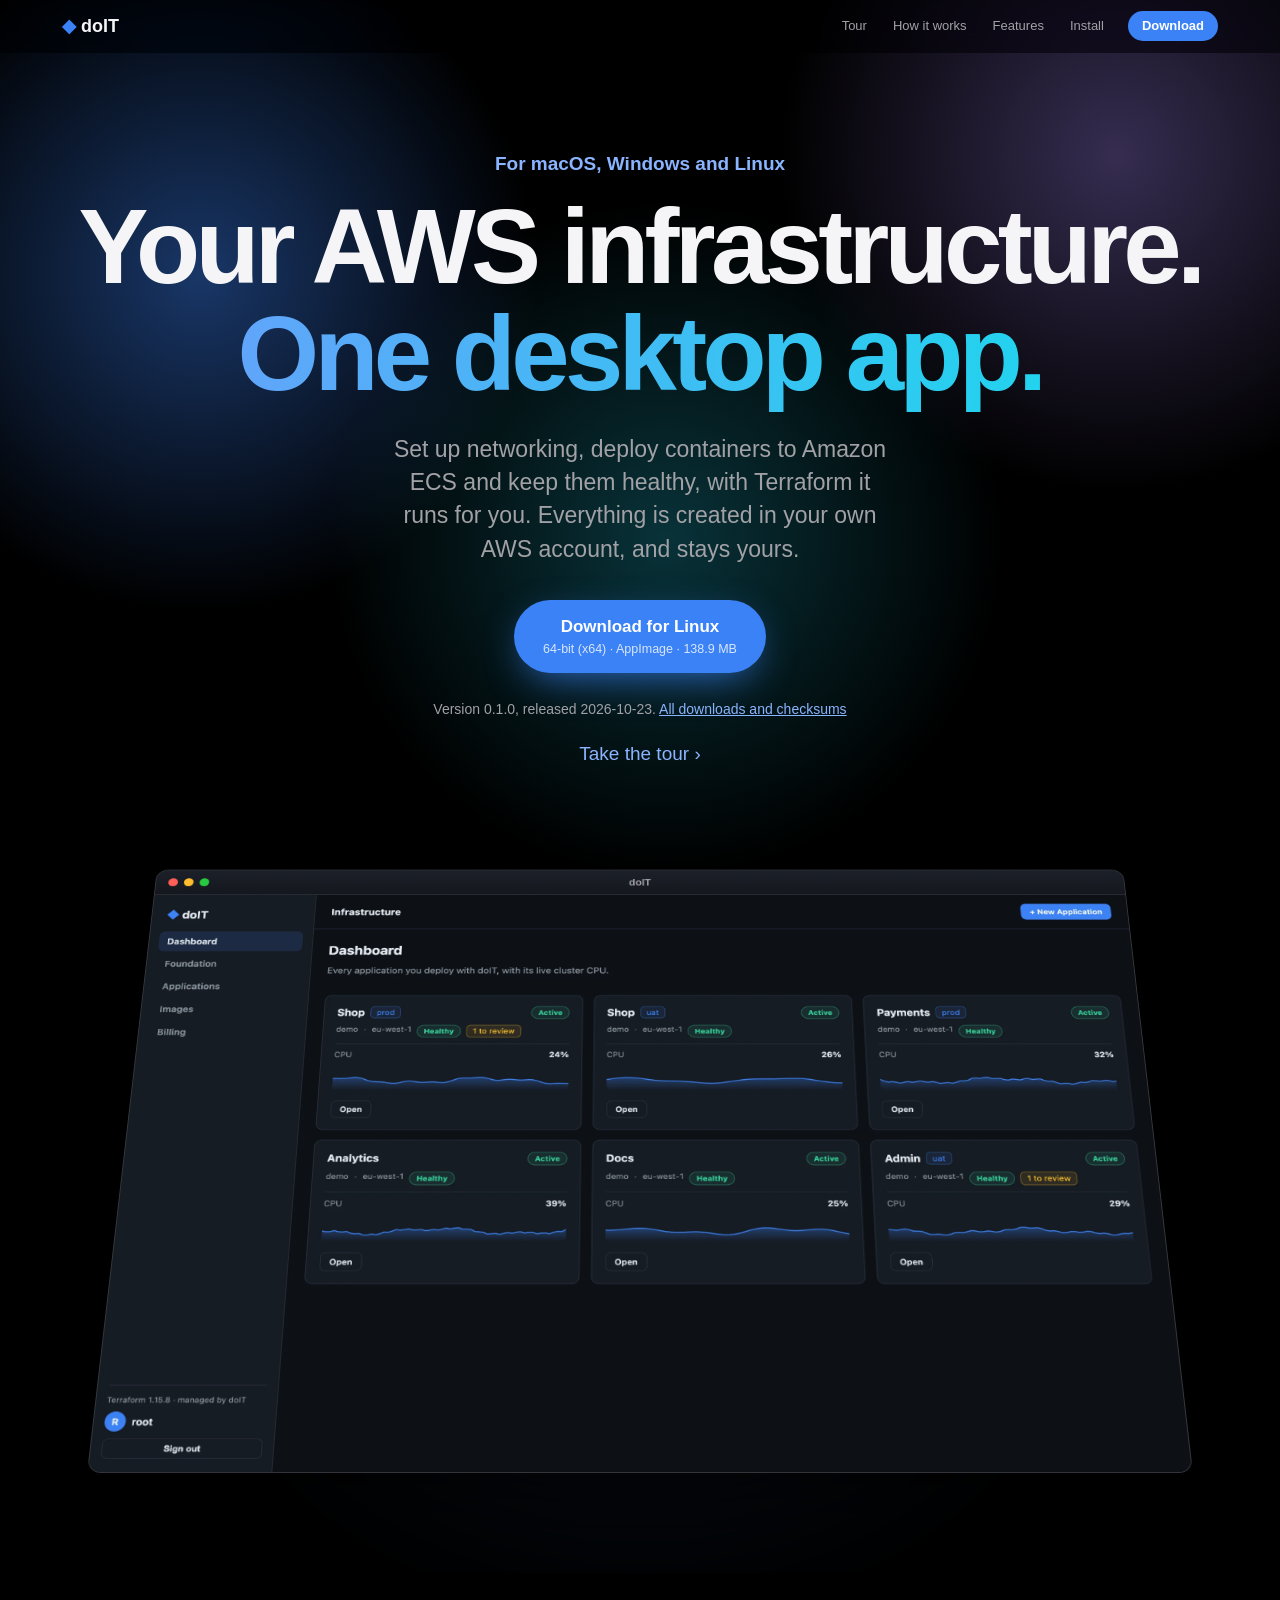
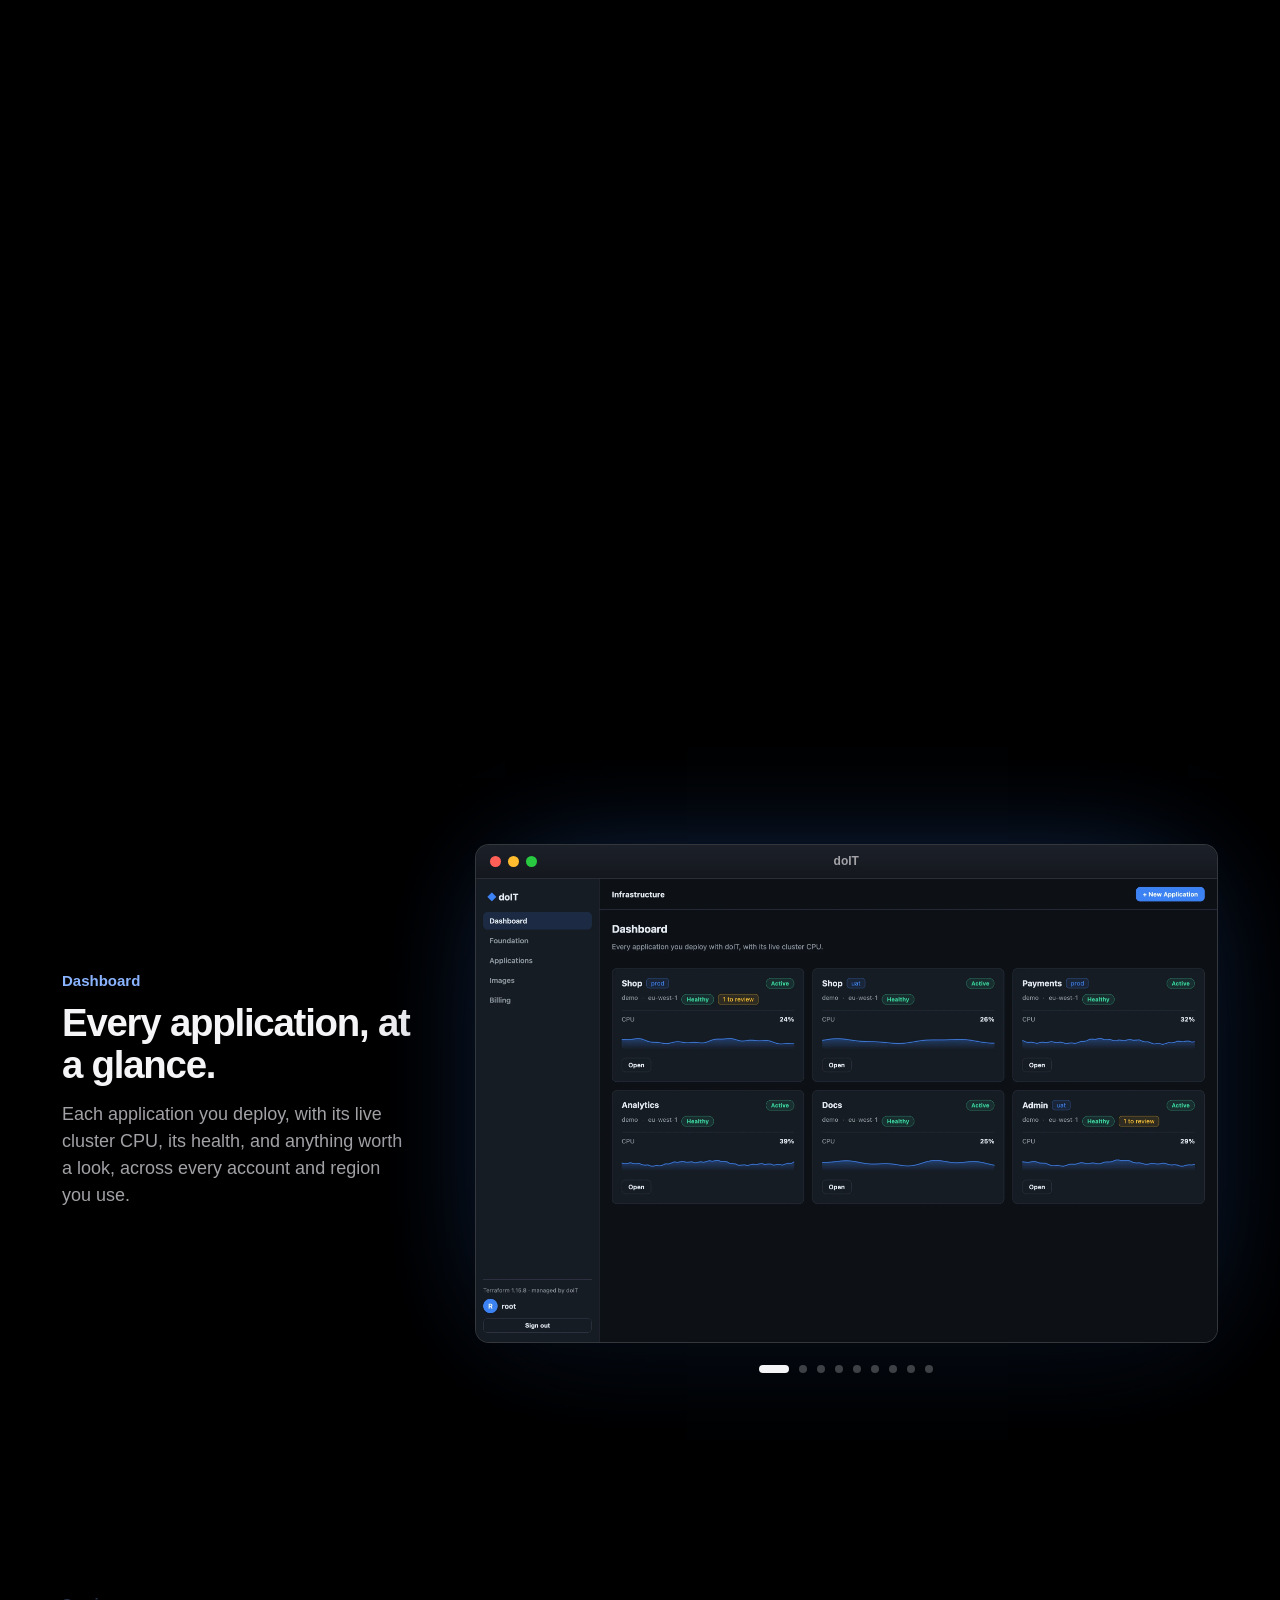
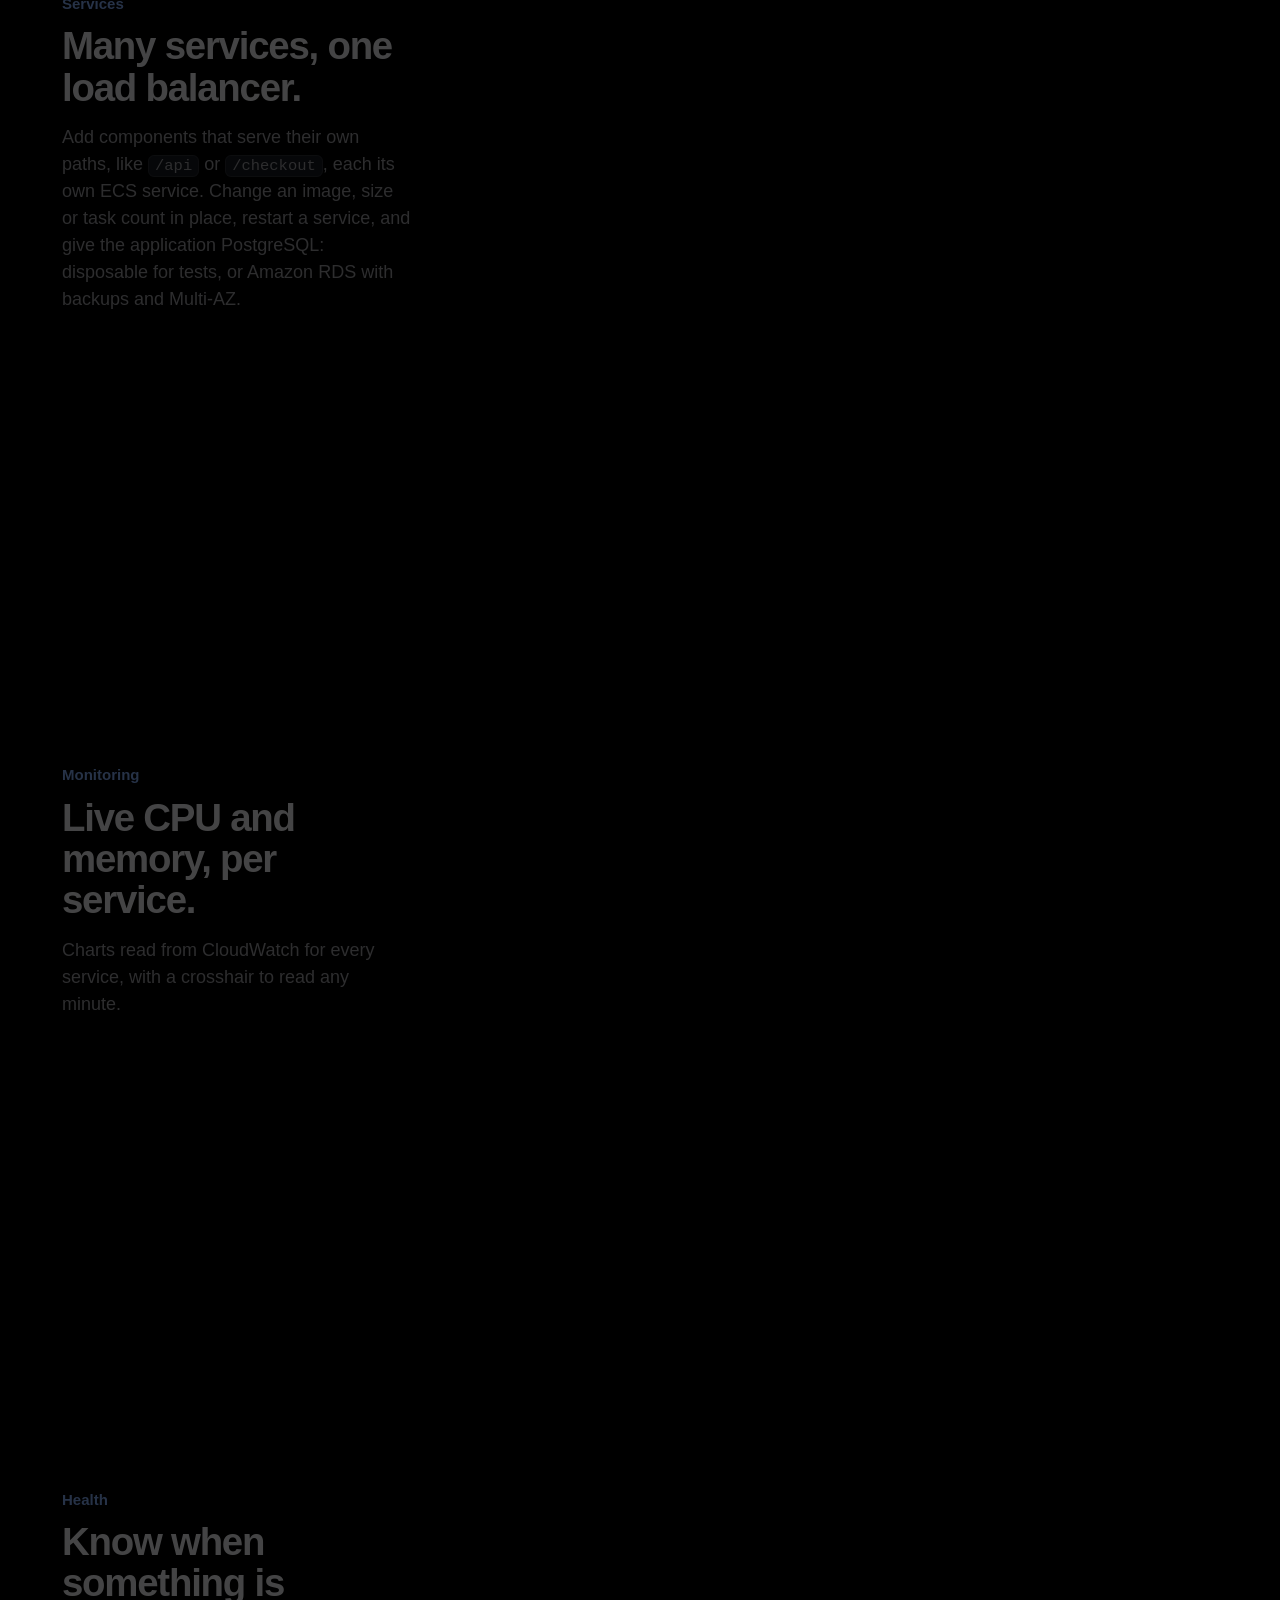
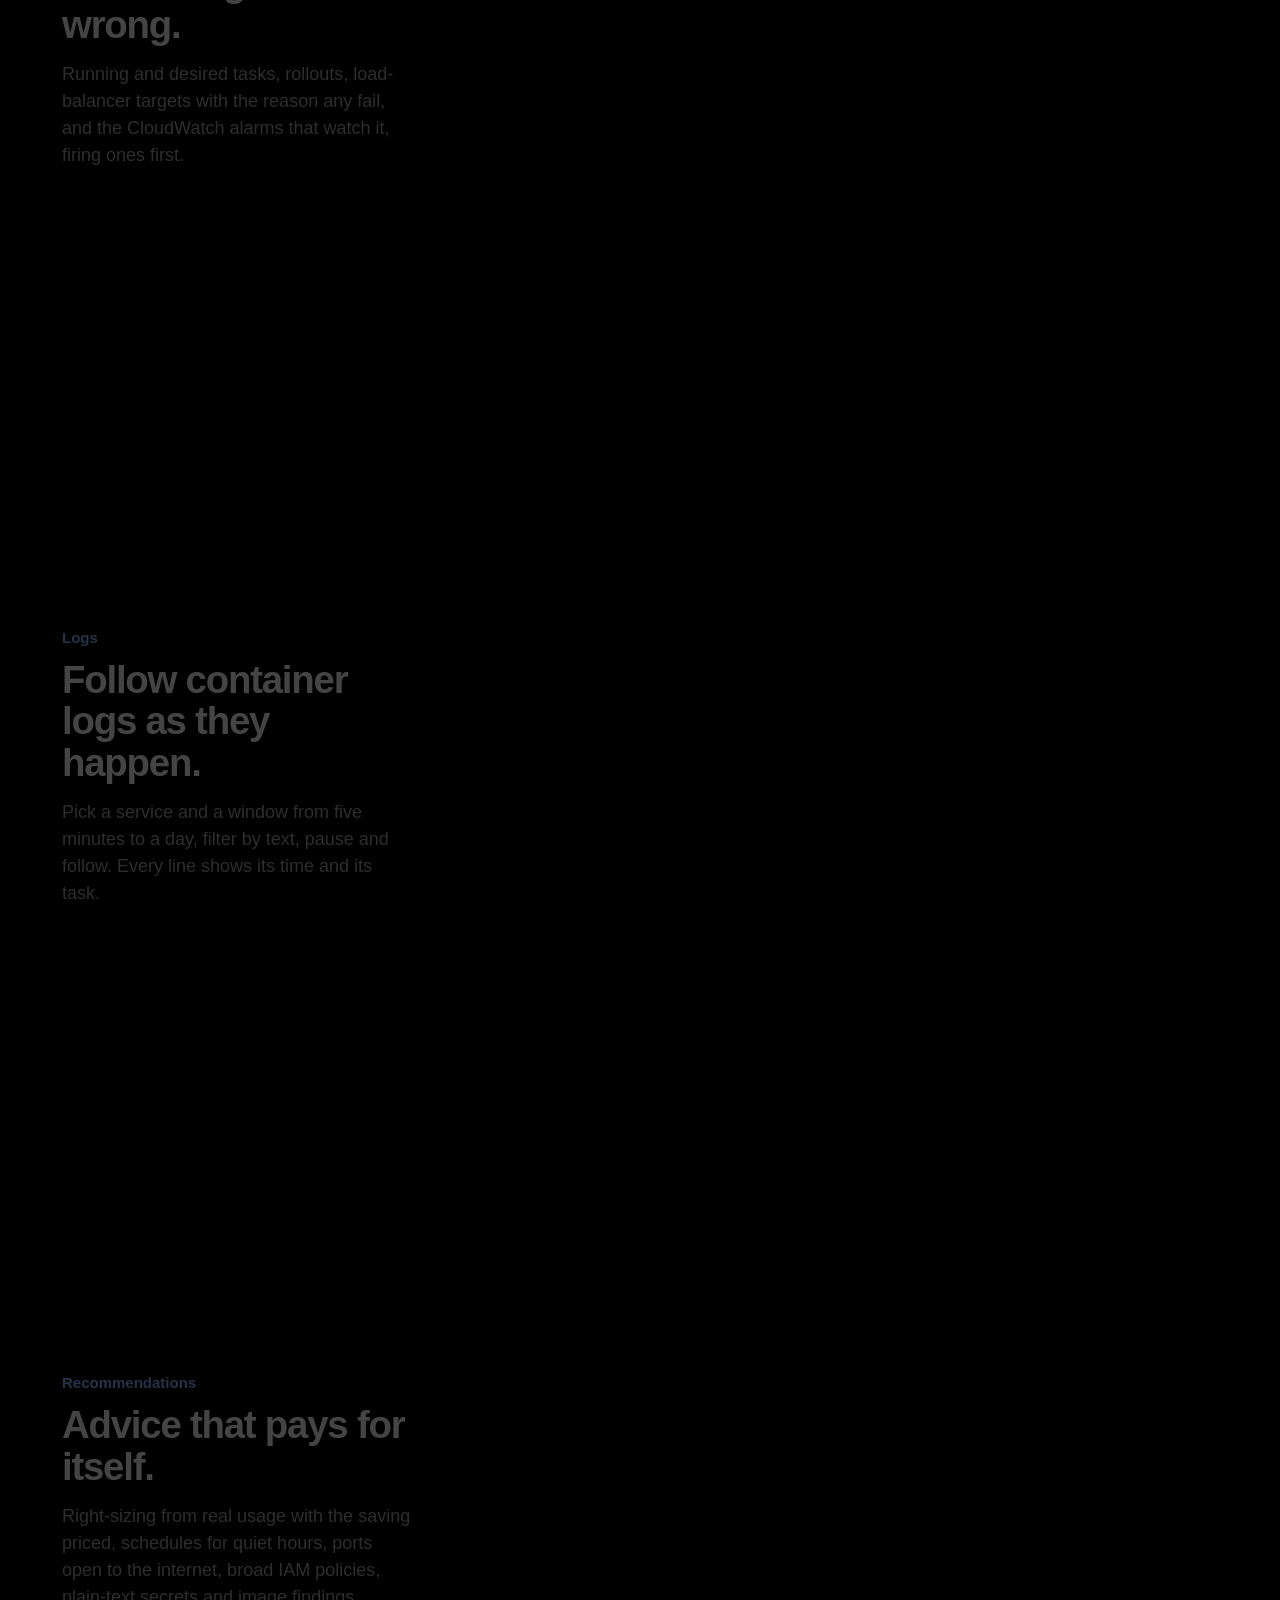
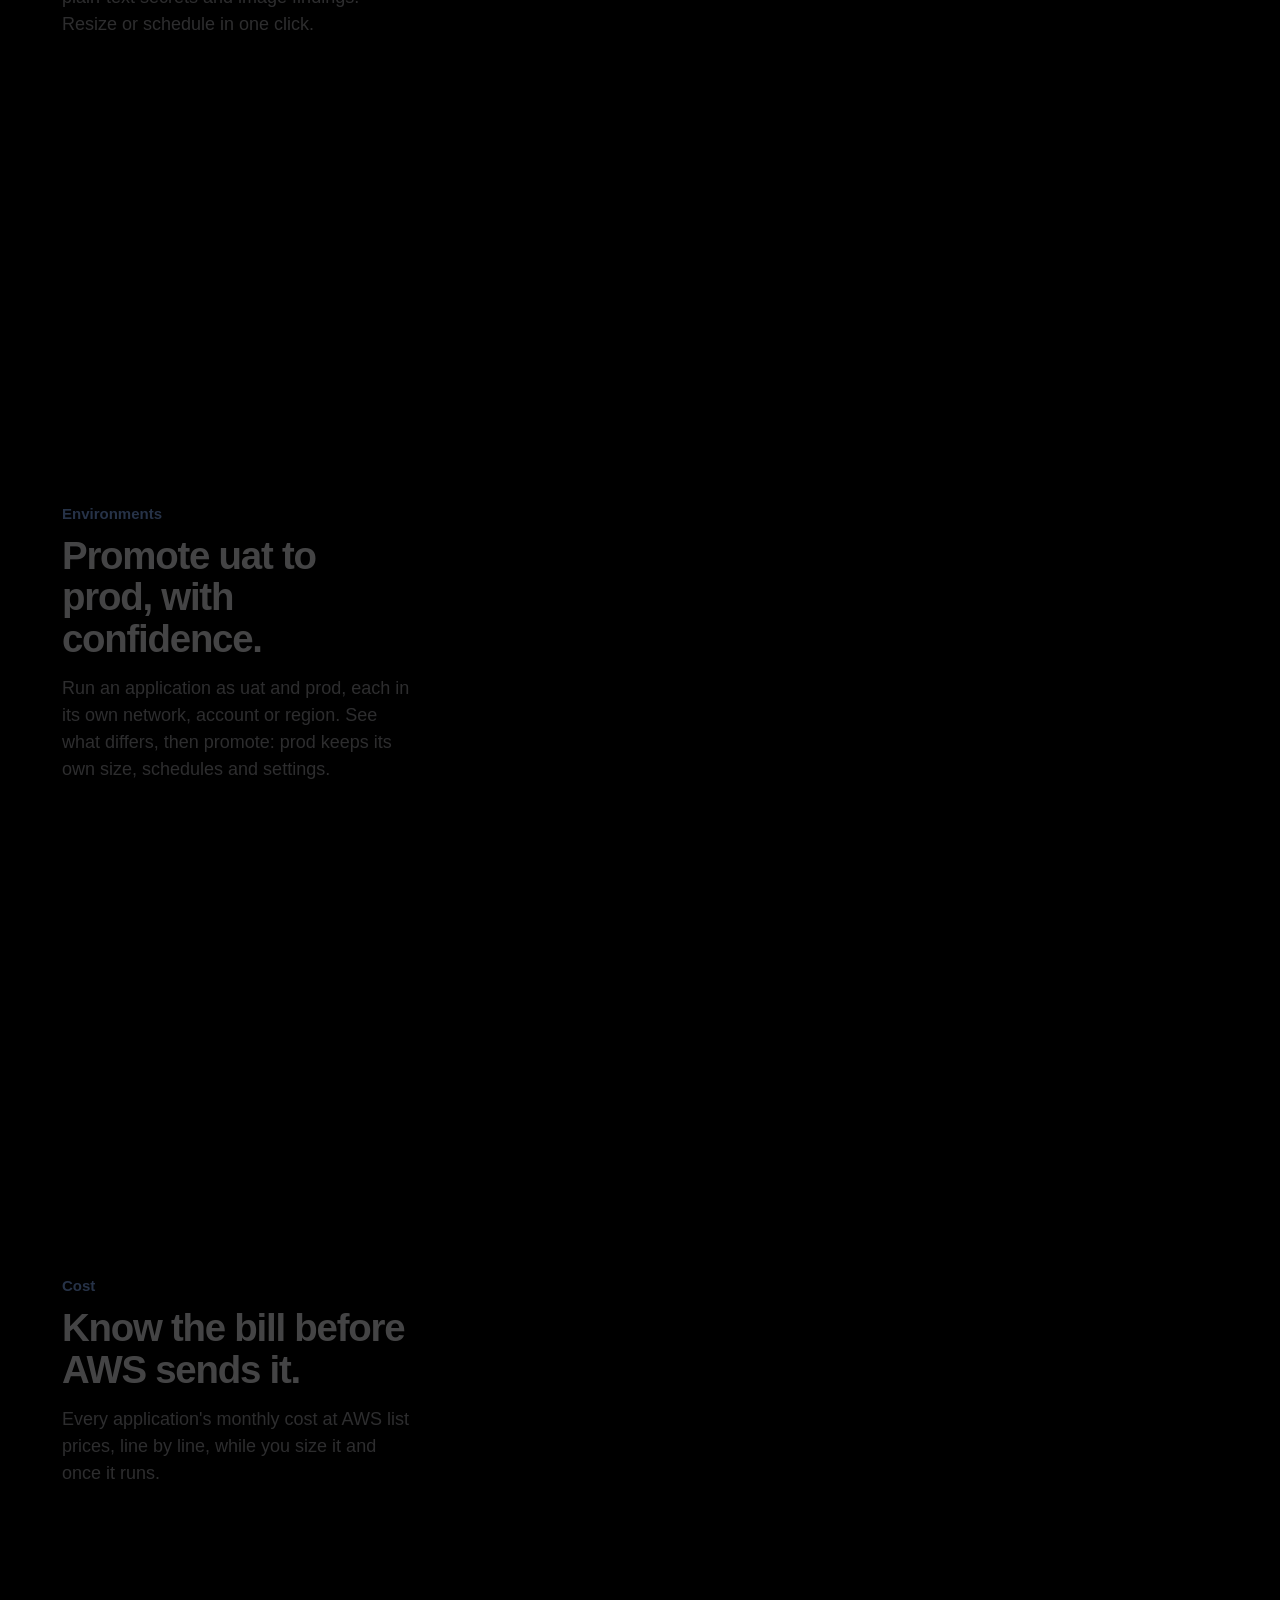
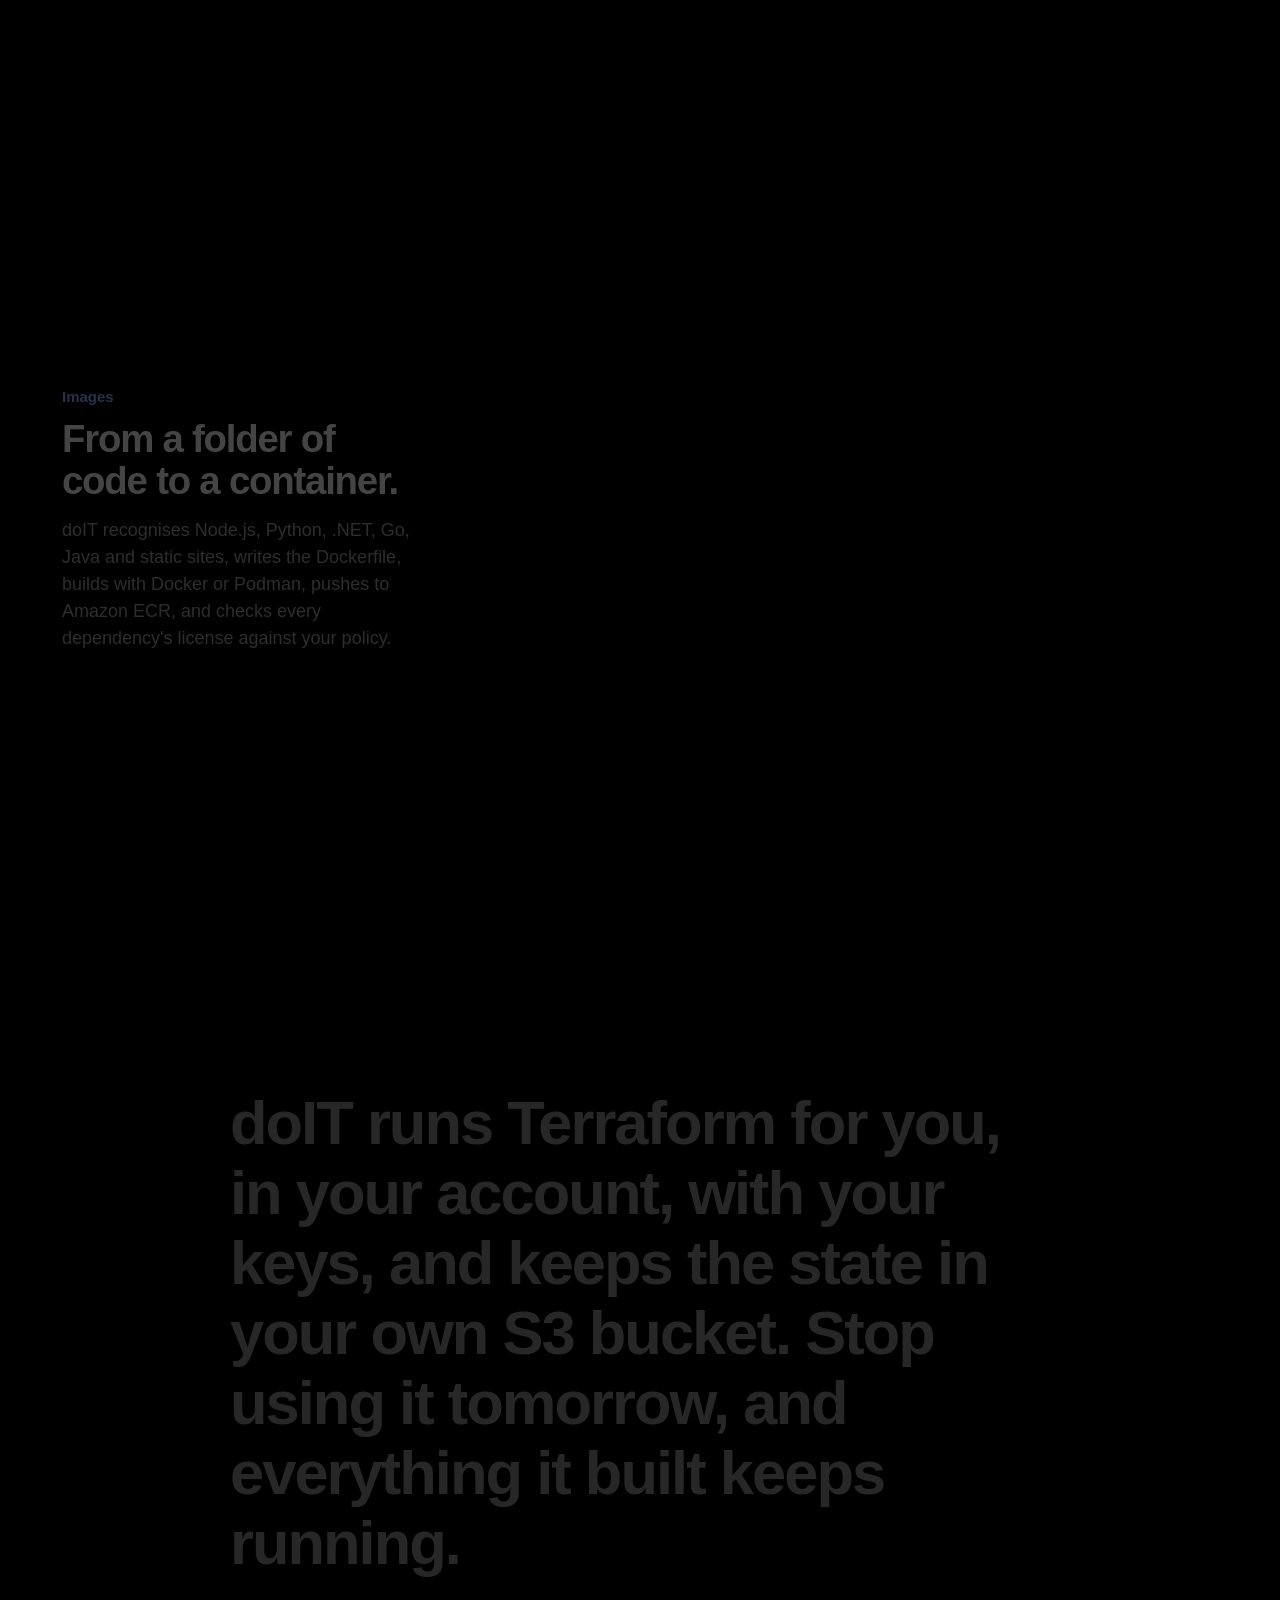
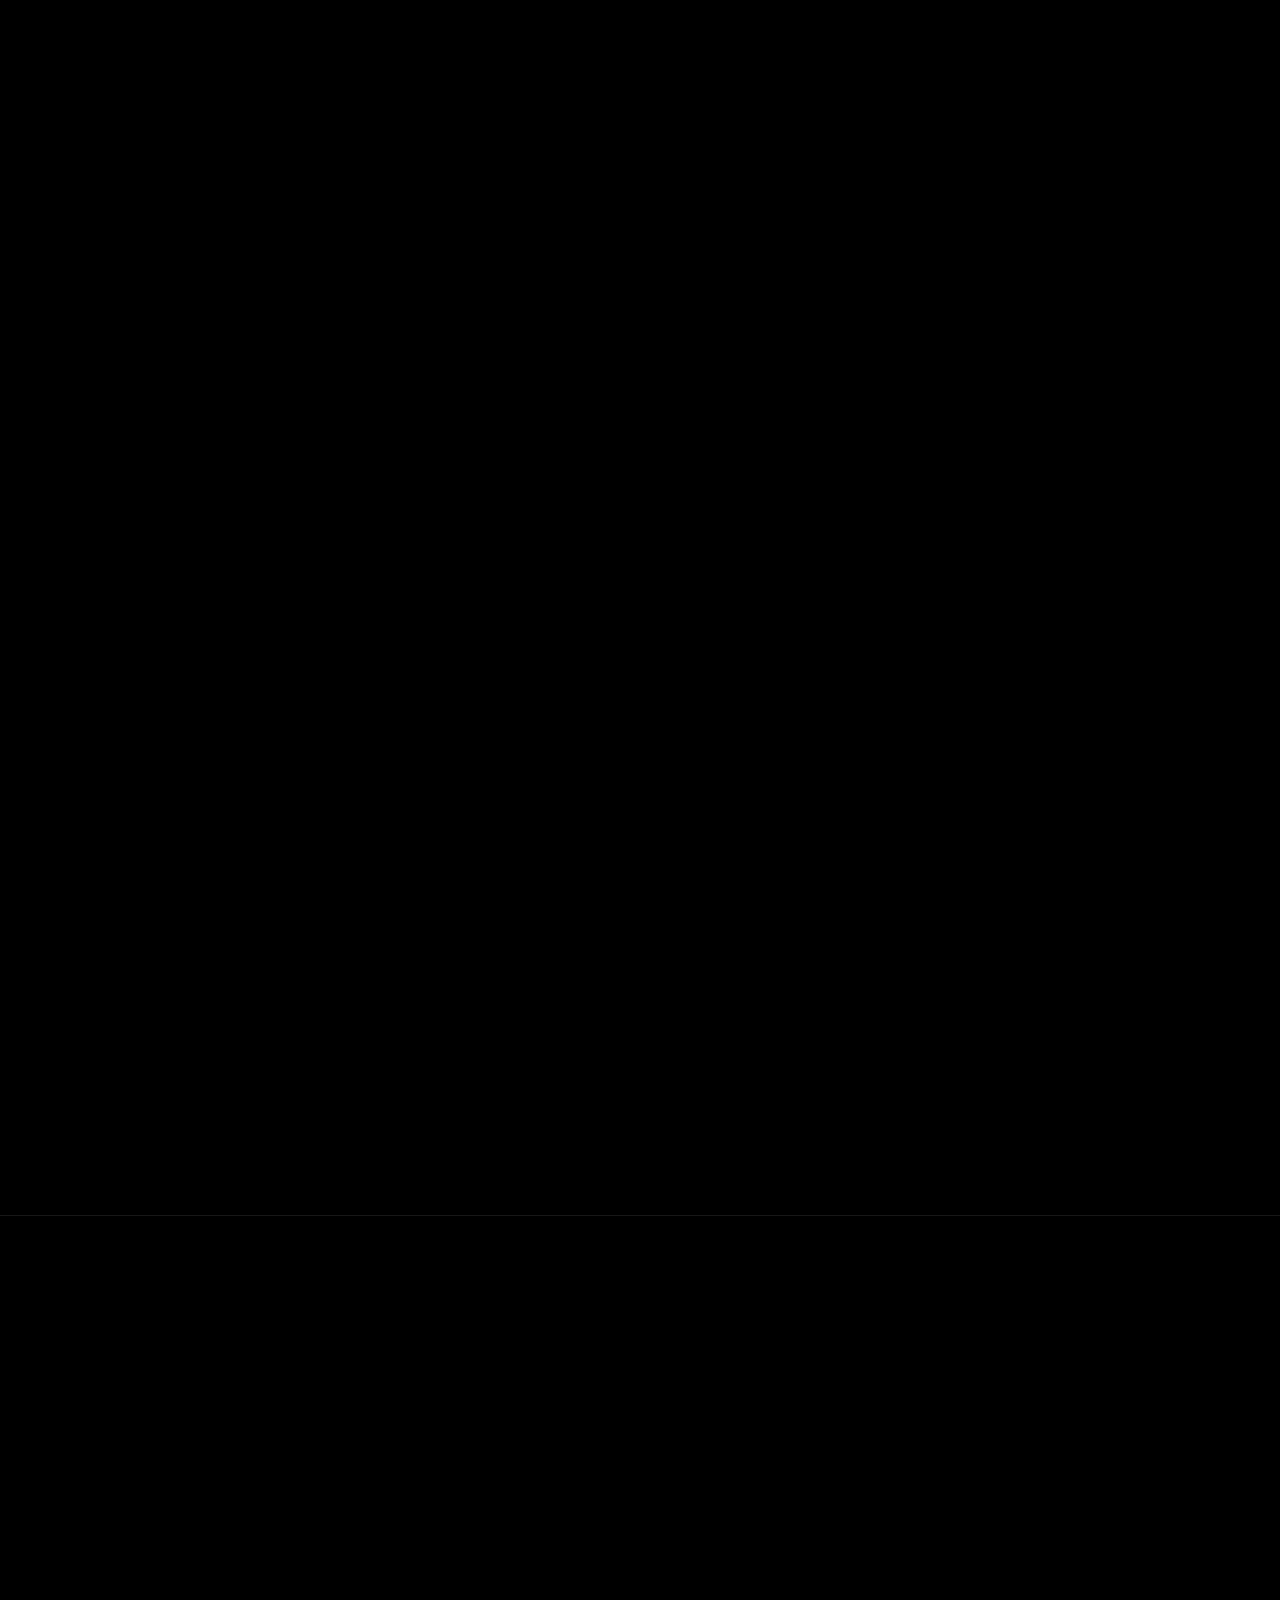
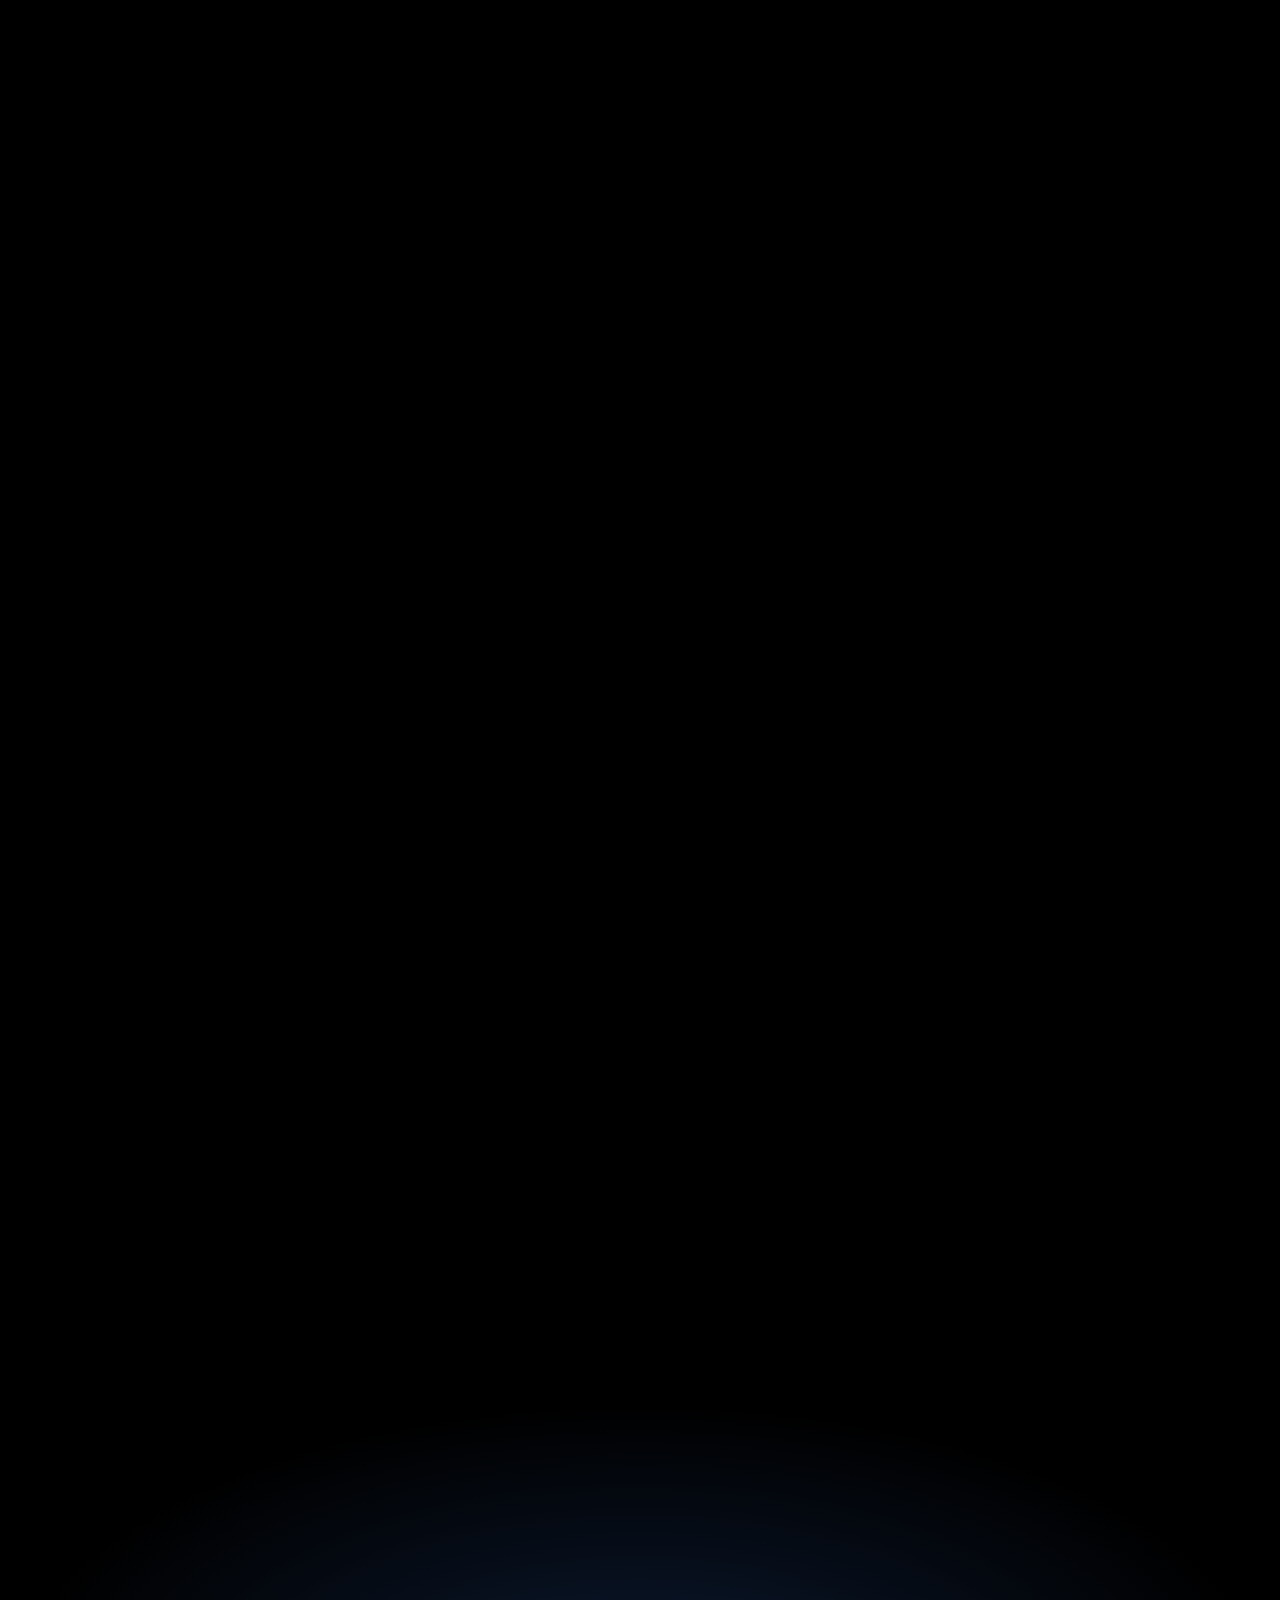
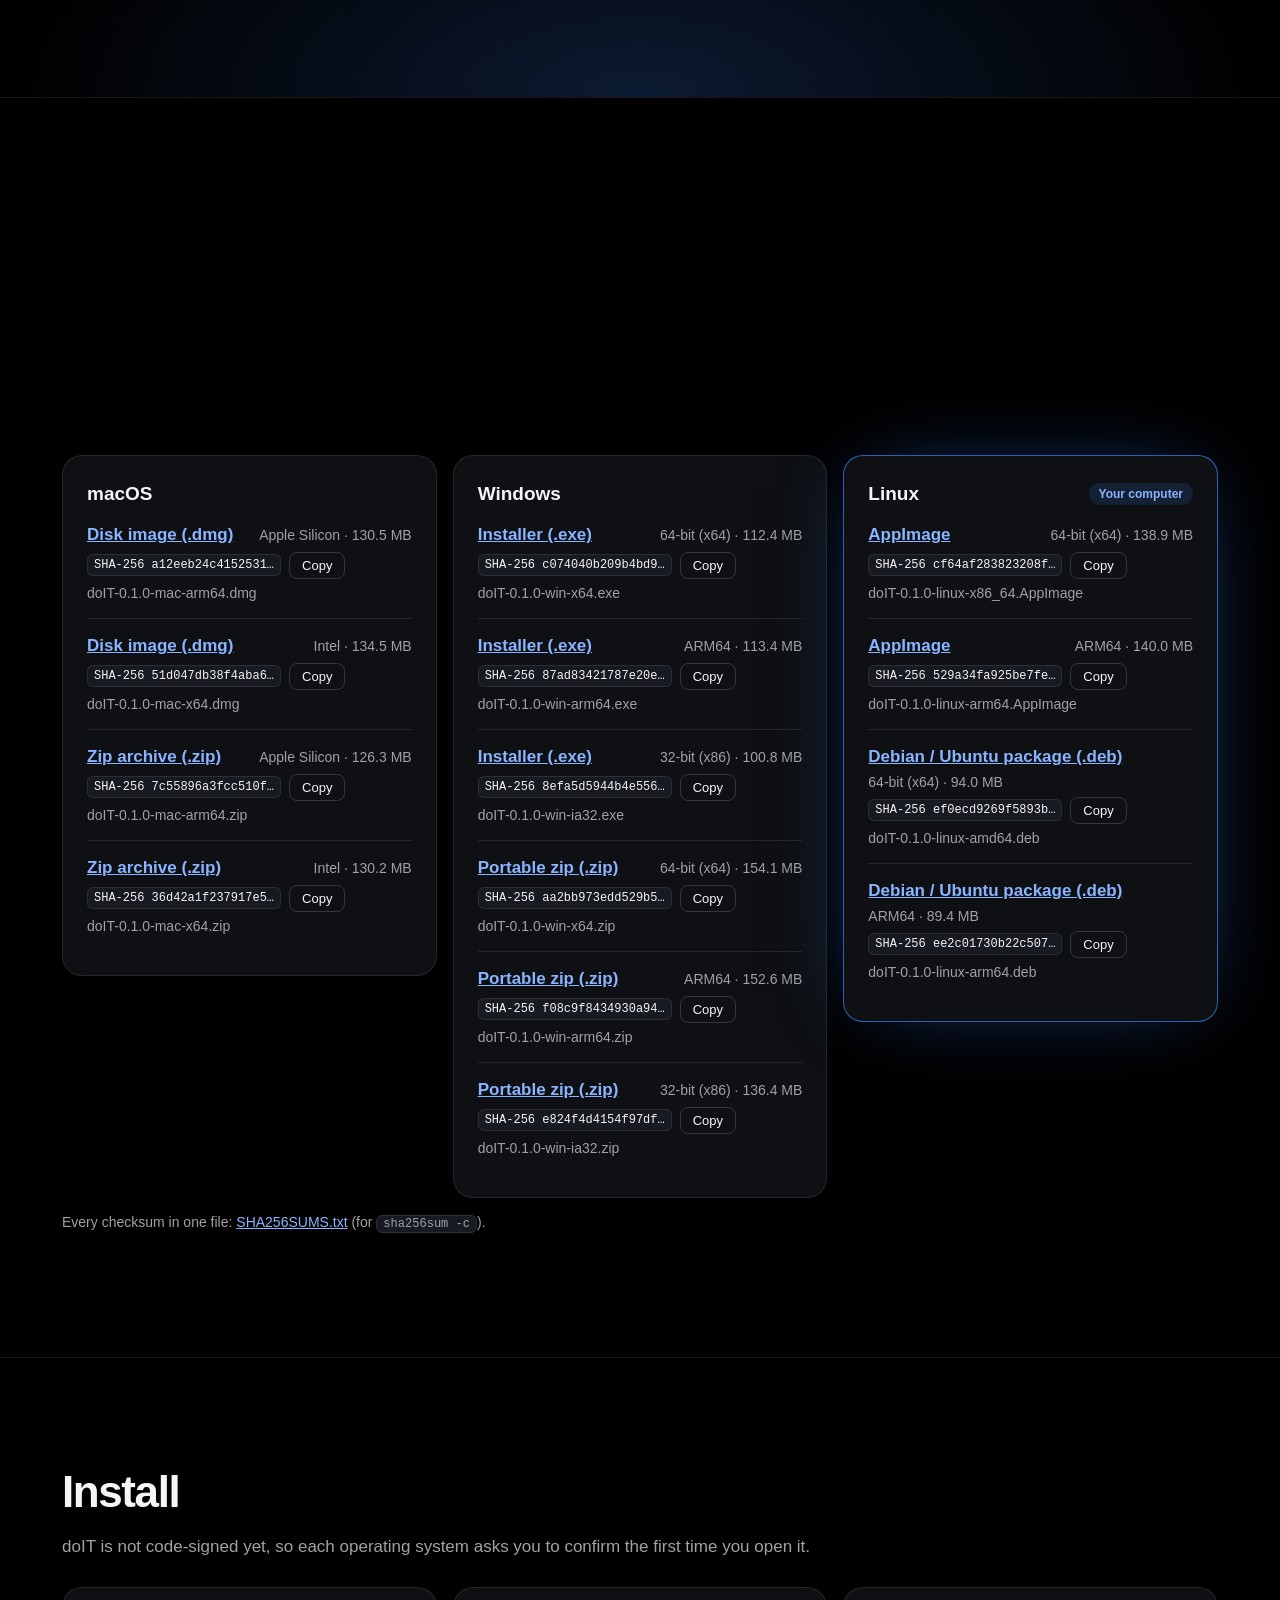
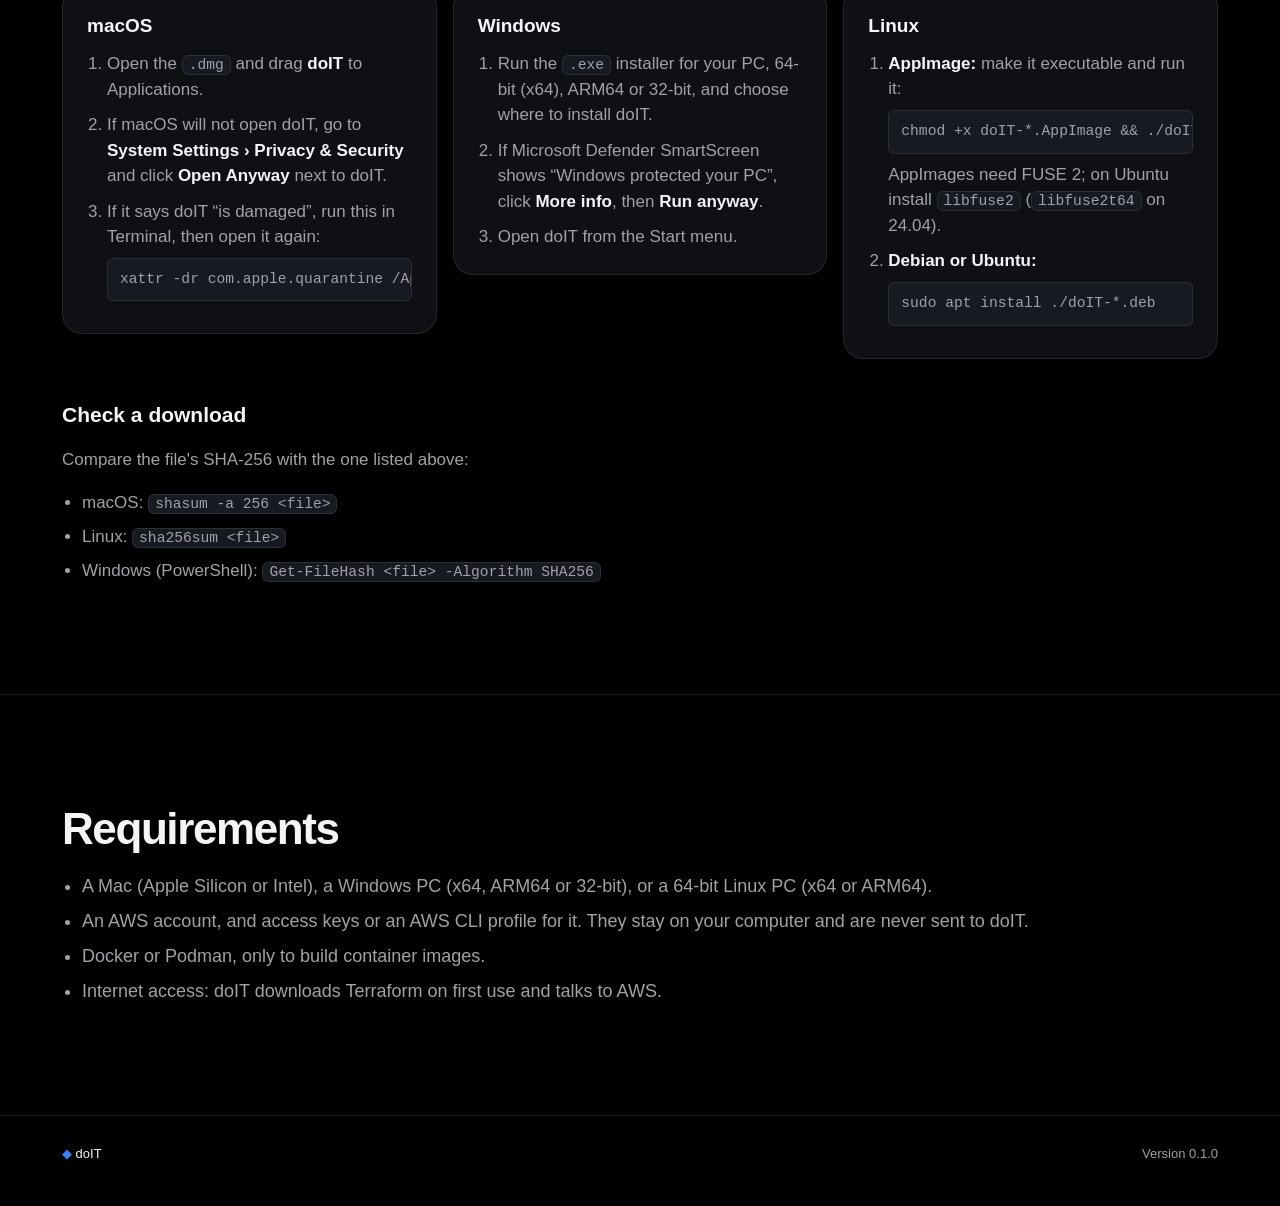
==== commit f479d0e7: "Offer the 32-bit Windows installers" ====
--- a/index.html
+++ b/index.html
@@ -72,8 +72,8 @@
       <section class="stats" aria-label="doIT in numbers">
         <div class="wrap stats-row">
           <div class="stat" data-reveal>
-            <p class="stat-value"><span data-count="12">12</span></p>
-            <p class="stat-label">installers: Intel and ARM, for macOS, Windows and Linux</p>
+            <p class="stat-value"><span data-count="14">14</span></p>
+            <p class="stat-label">installers: Intel and ARM, for macOS, Windows and Linux, and 32-bit Windows</p>
           </div>
           <div class="stat" data-reveal>
             <p class="stat-value"><span>0</span></p>
@@ -380,7 +380,7 @@
             <article class="card" id="install-windows">
               <h3>Windows</h3>
               <ol>
-                <li>Run the <code>.exe</code> installer for your PC, x64 or ARM64, and choose where to install doIT.</li>
+                <li>Run the <code>.exe</code> installer for your PC, 64-bit (x64), ARM64 or 32-bit, and choose where to install doIT.</li>
                 <li>If Microsoft Defender SmartScreen shows “Windows protected your PC”, click <strong>More info</strong>, then <strong>Run anyway</strong>.</li>
                 <li>Open doIT from the Start menu.</li>
               </ol>
@@ -414,7 +414,7 @@
         <div class="wrap">
           <h2 class="subtitle">Requirements</h2>
           <ul class="requirements">
-            <li>A 64-bit Mac (Apple Silicon or Intel), Windows PC or Linux PC, x64 or ARM64.</li>
+            <li>A Mac (Apple Silicon or Intel), a Windows PC (x64, ARM64 or 32-bit), or a 64-bit Linux PC (x64 or ARM64).</li>
             <li>An AWS account, and access keys or an AWS CLI profile for it. They stay on your computer and are never sent to doIT.</li>
             <li>Docker or Podman, only to build container images.</li>
             <li>Internet access: doIT downloads Terraform on first use and talks to AWS.</li>
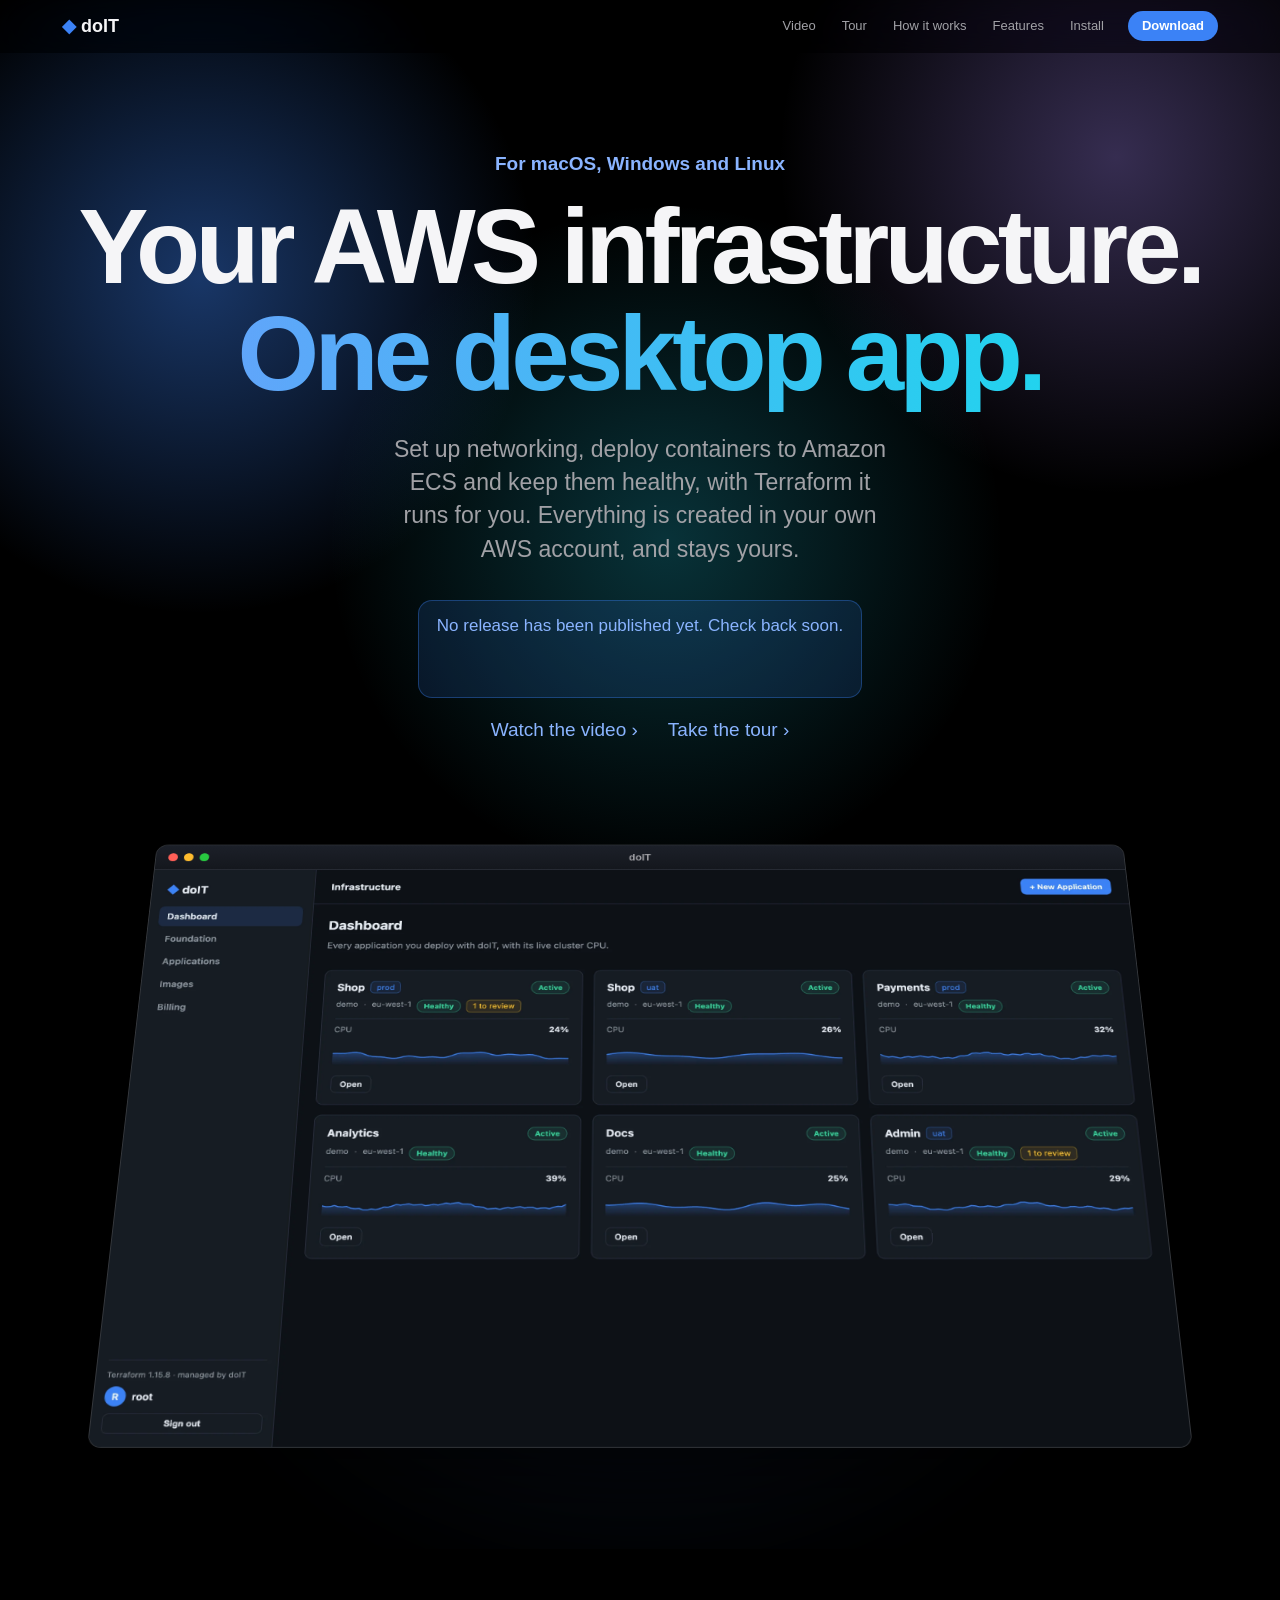
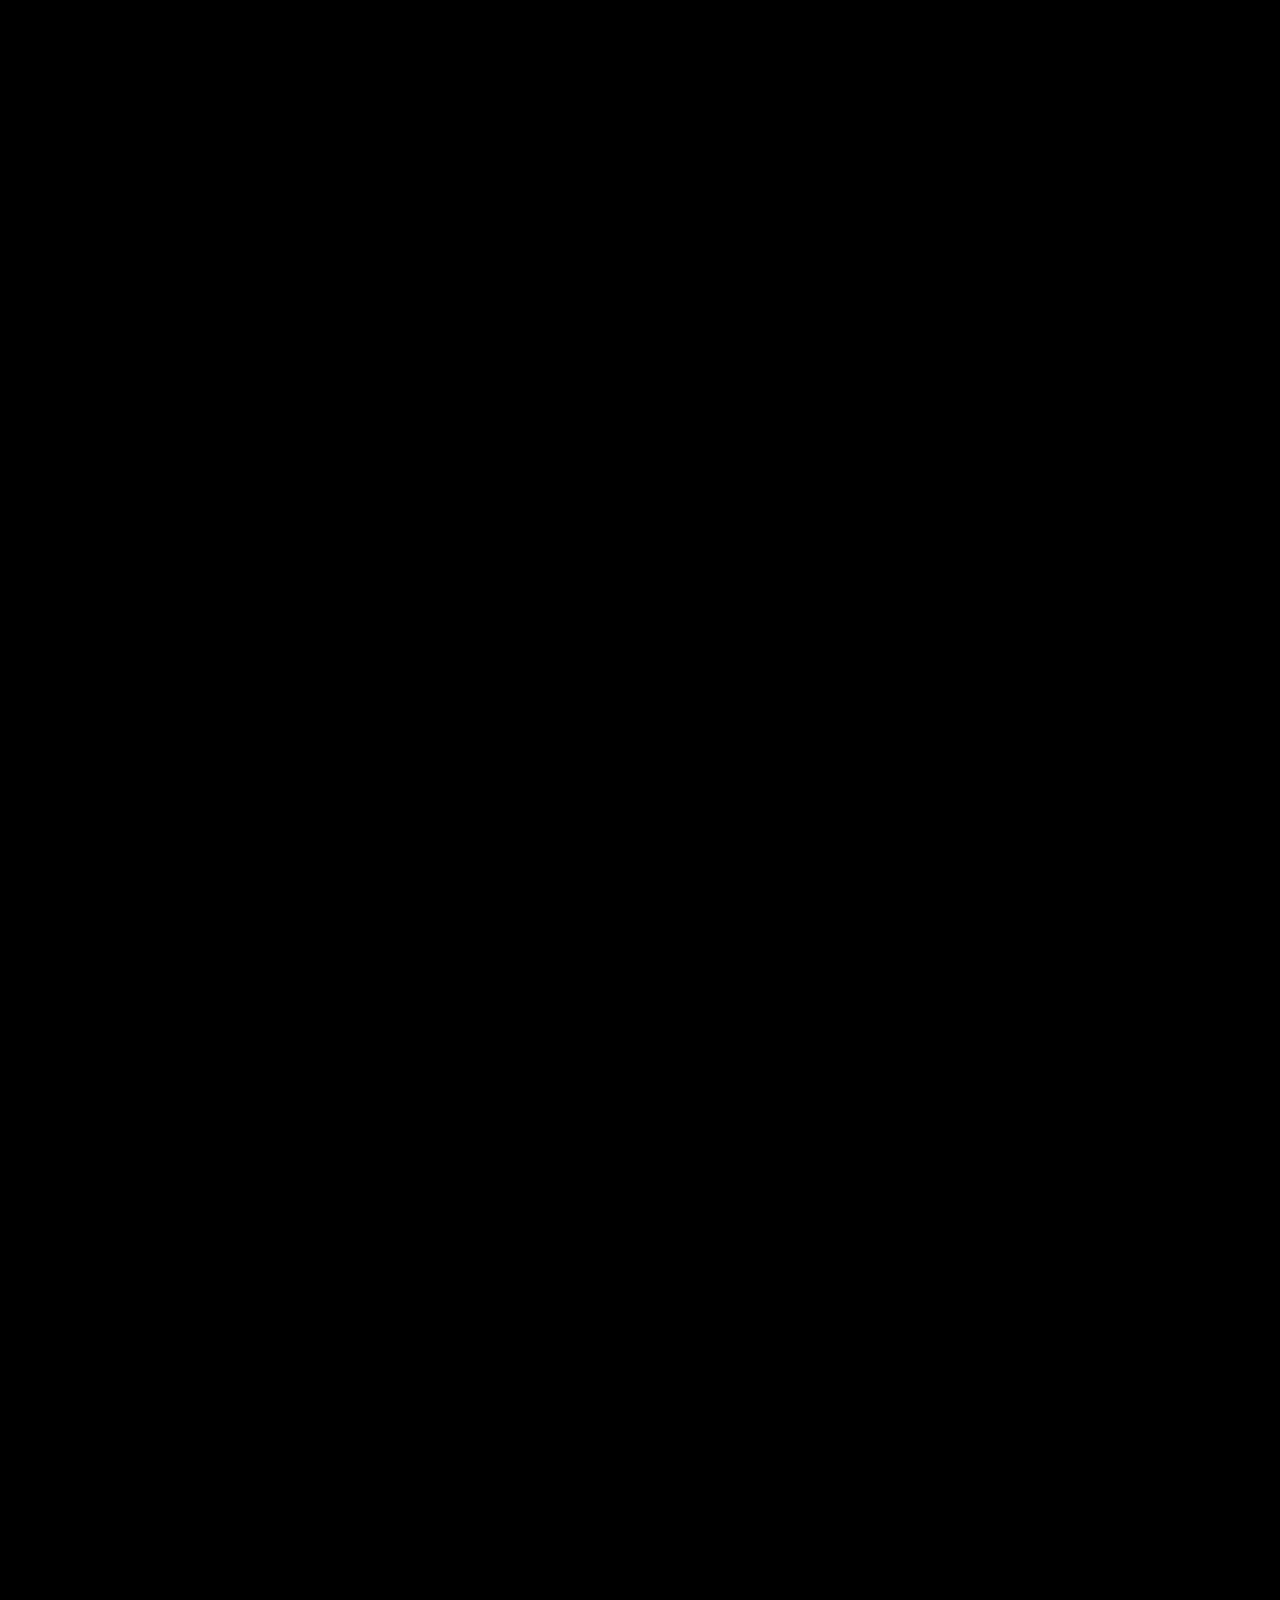
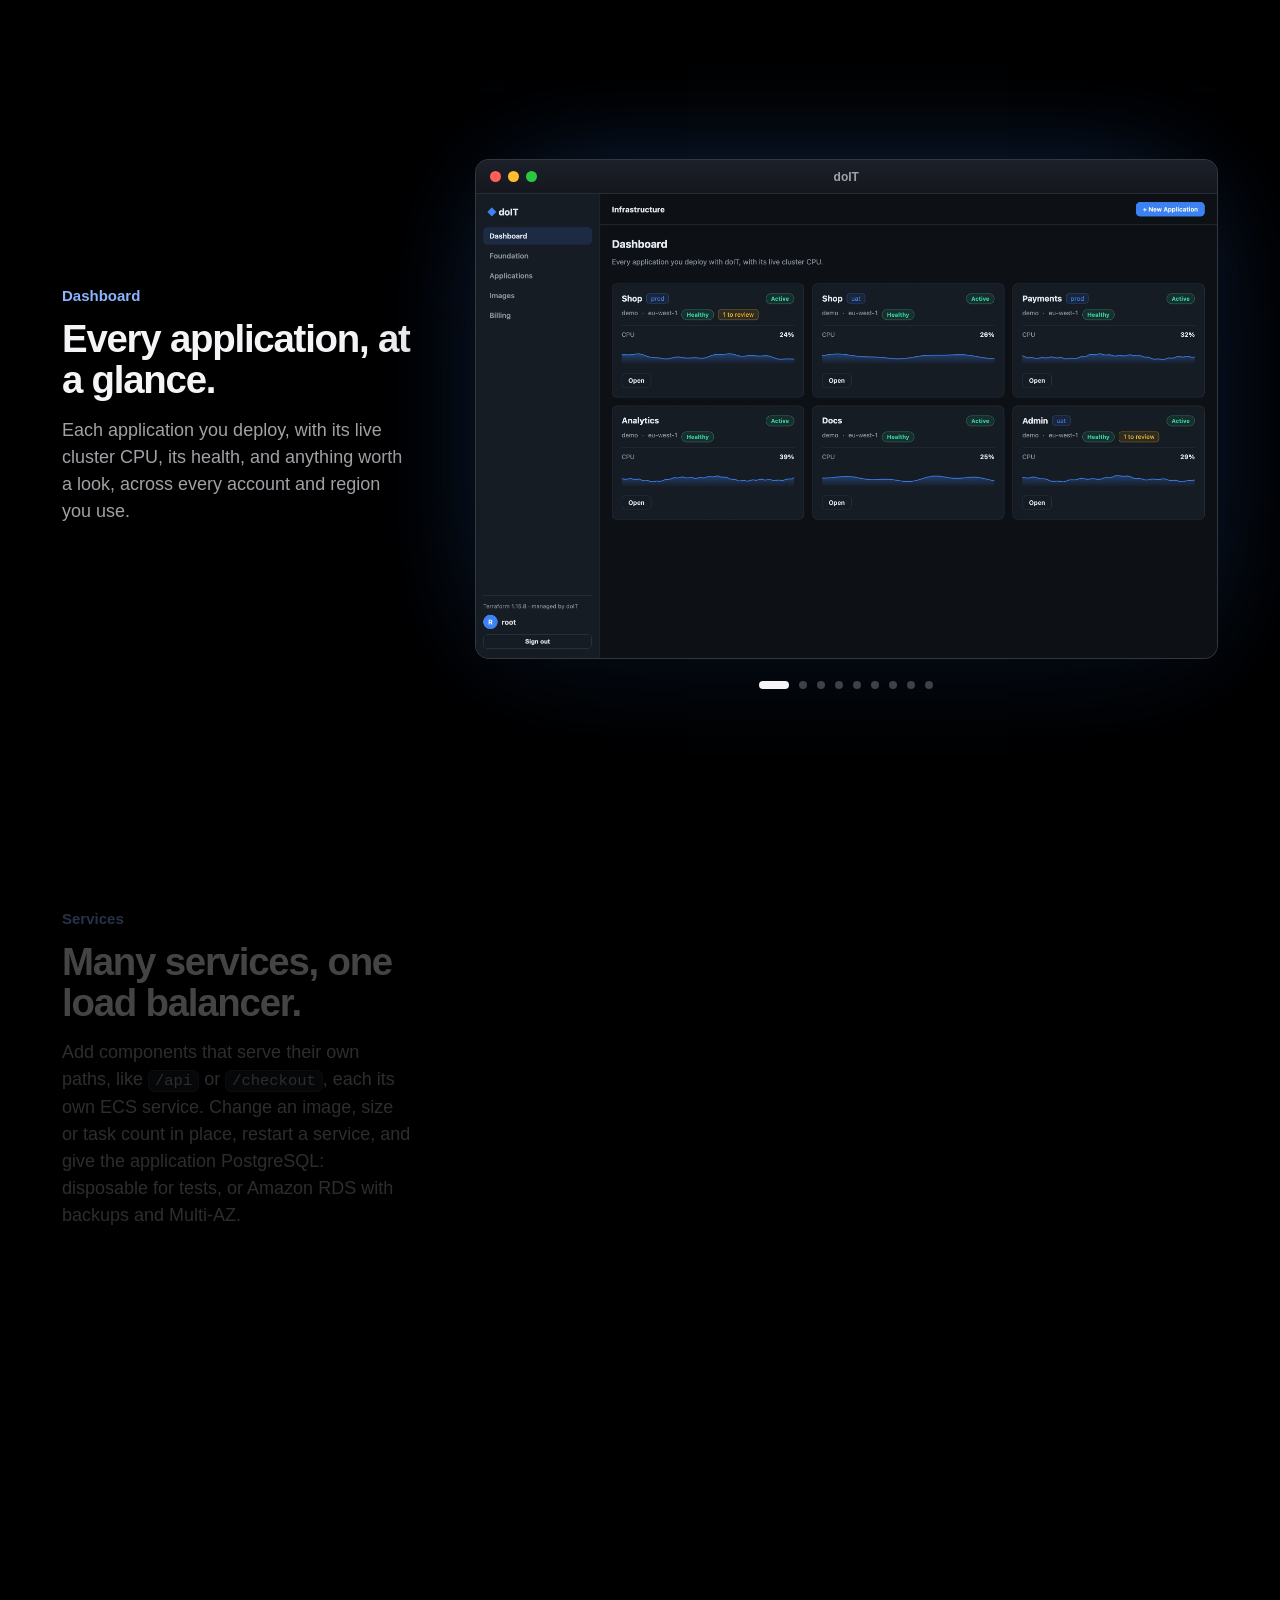
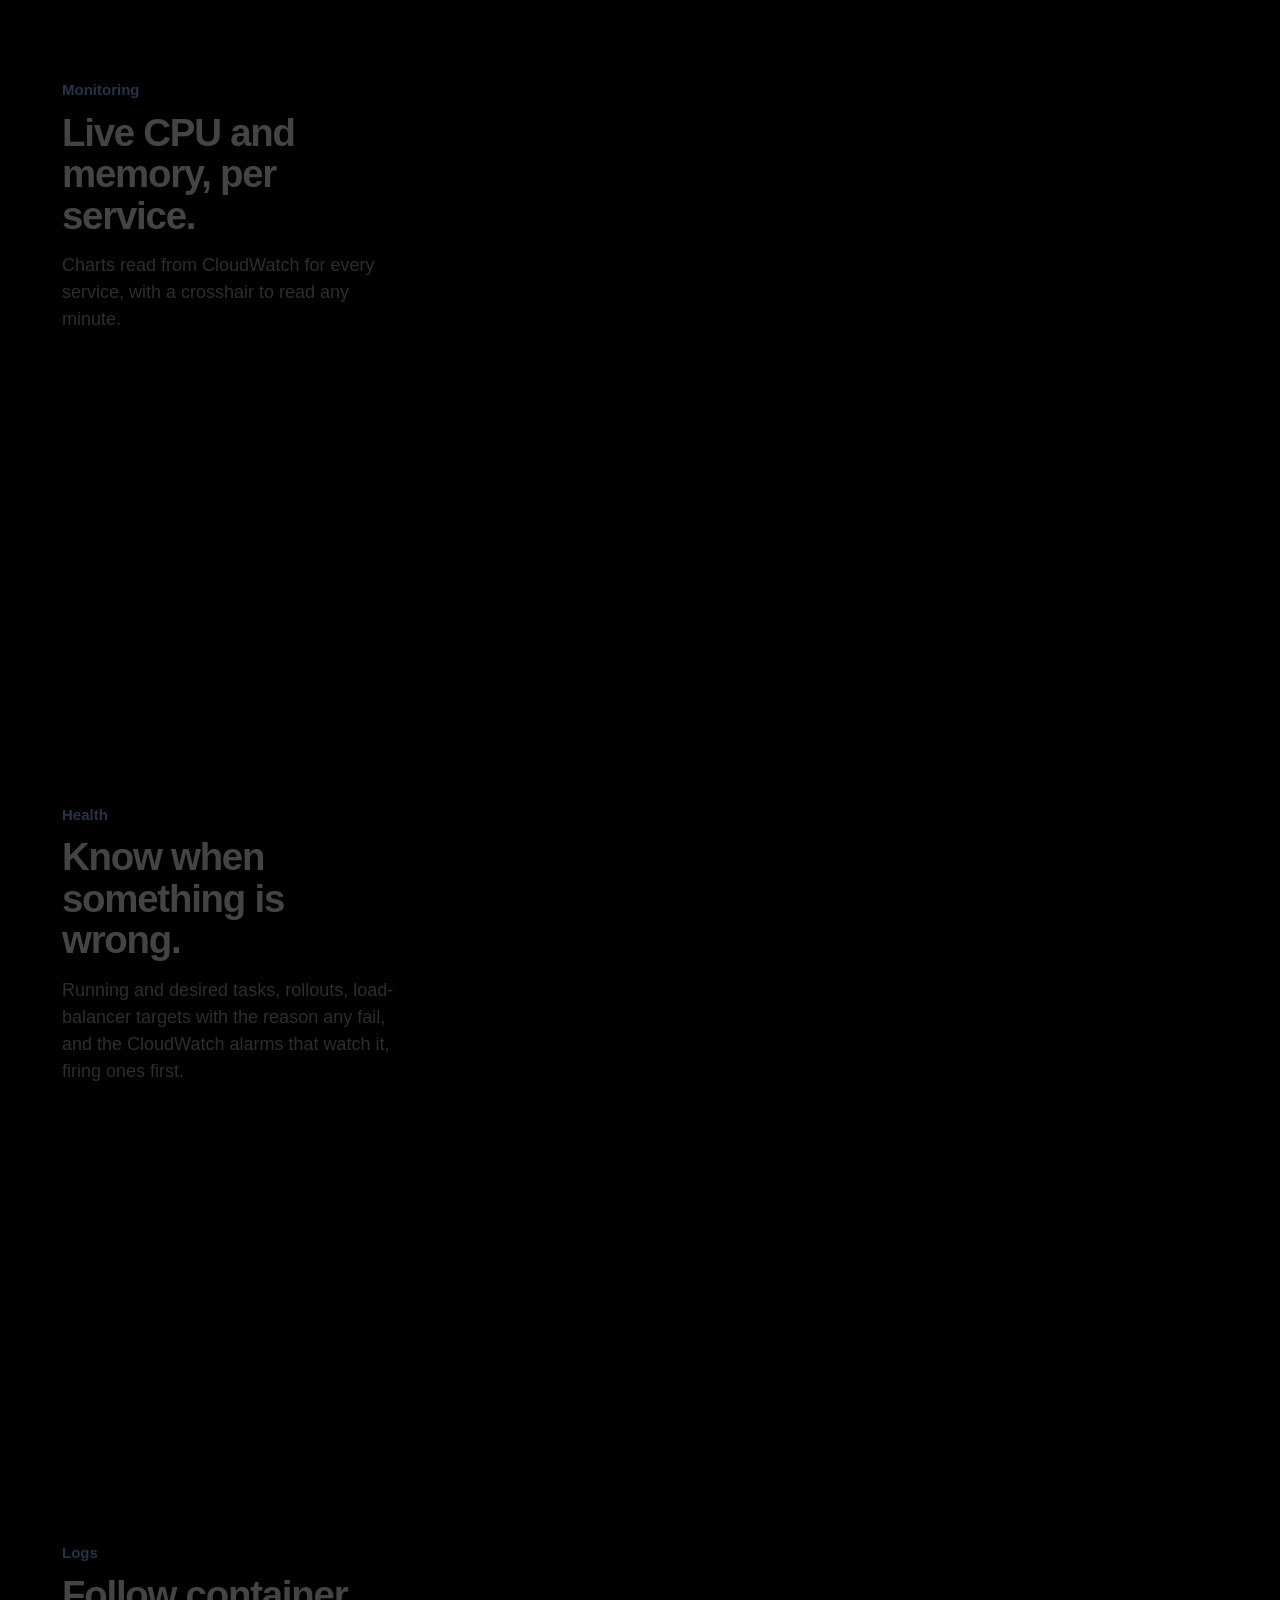
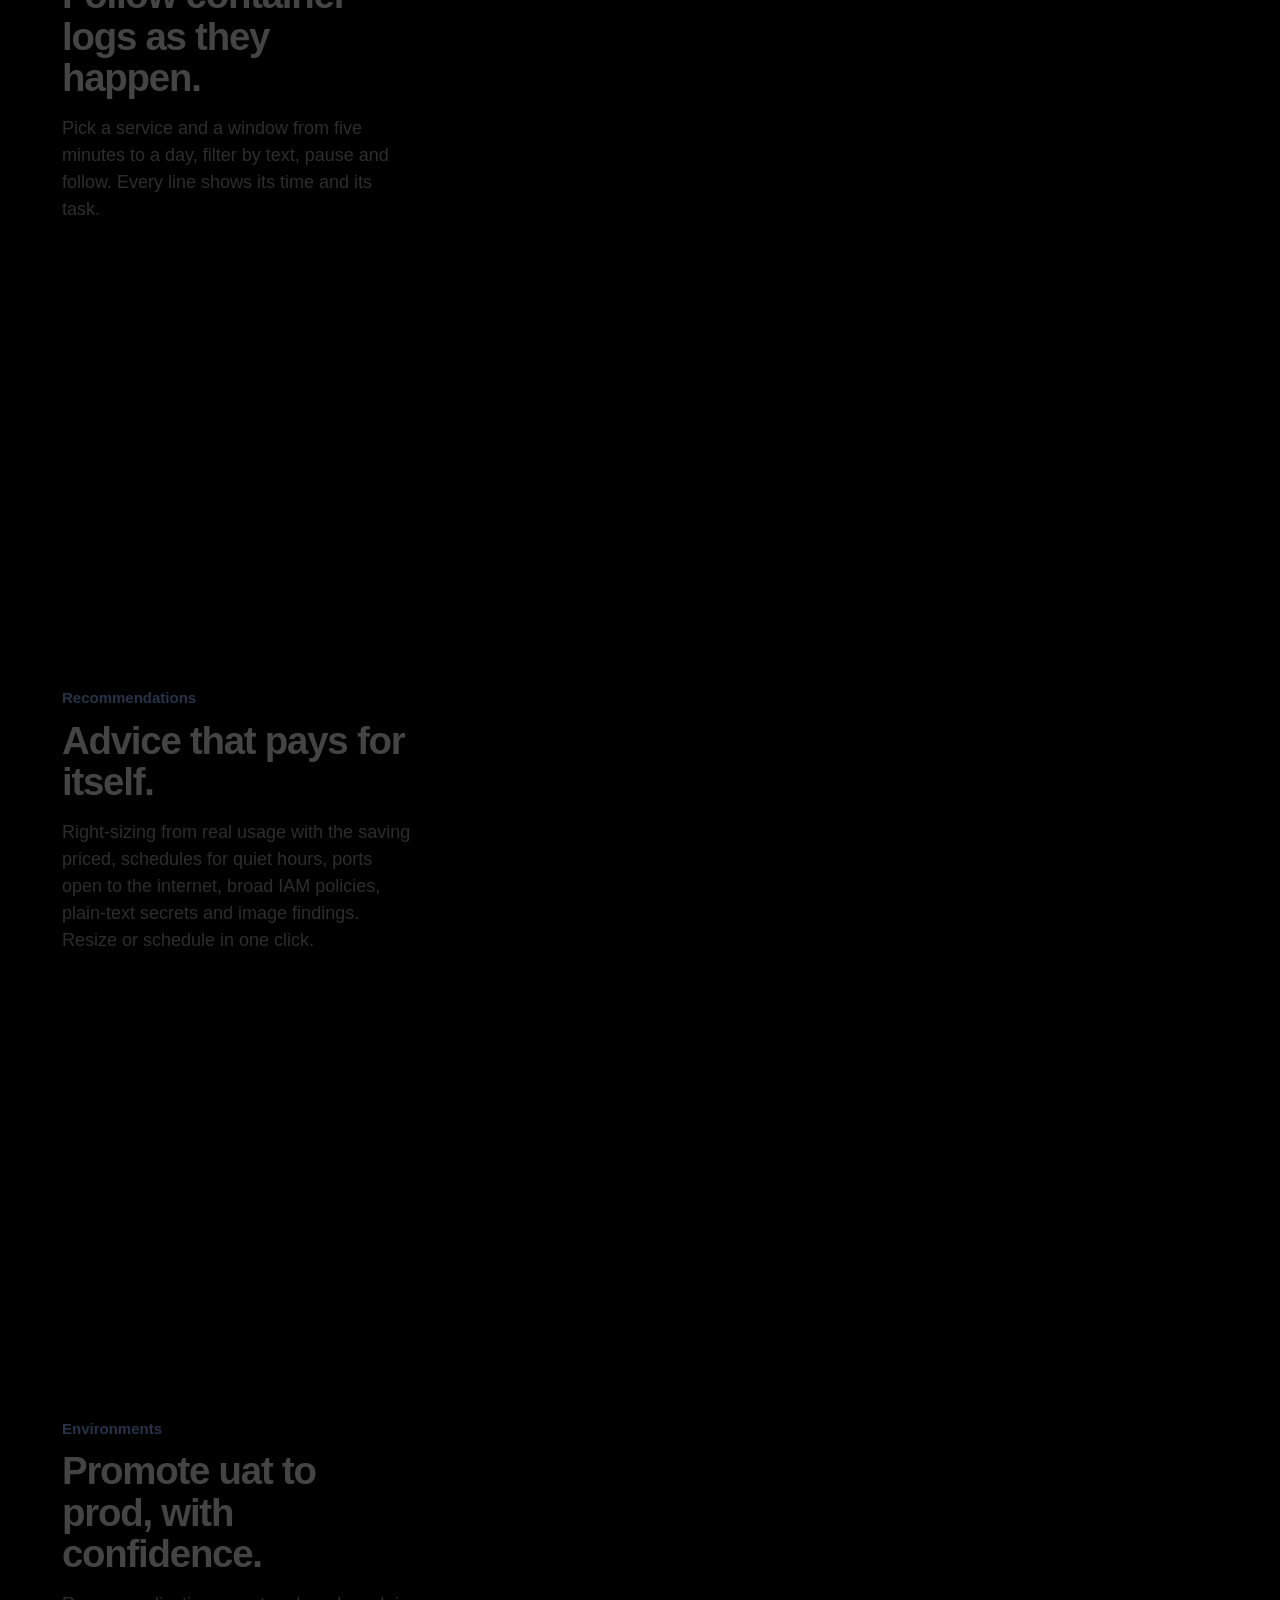
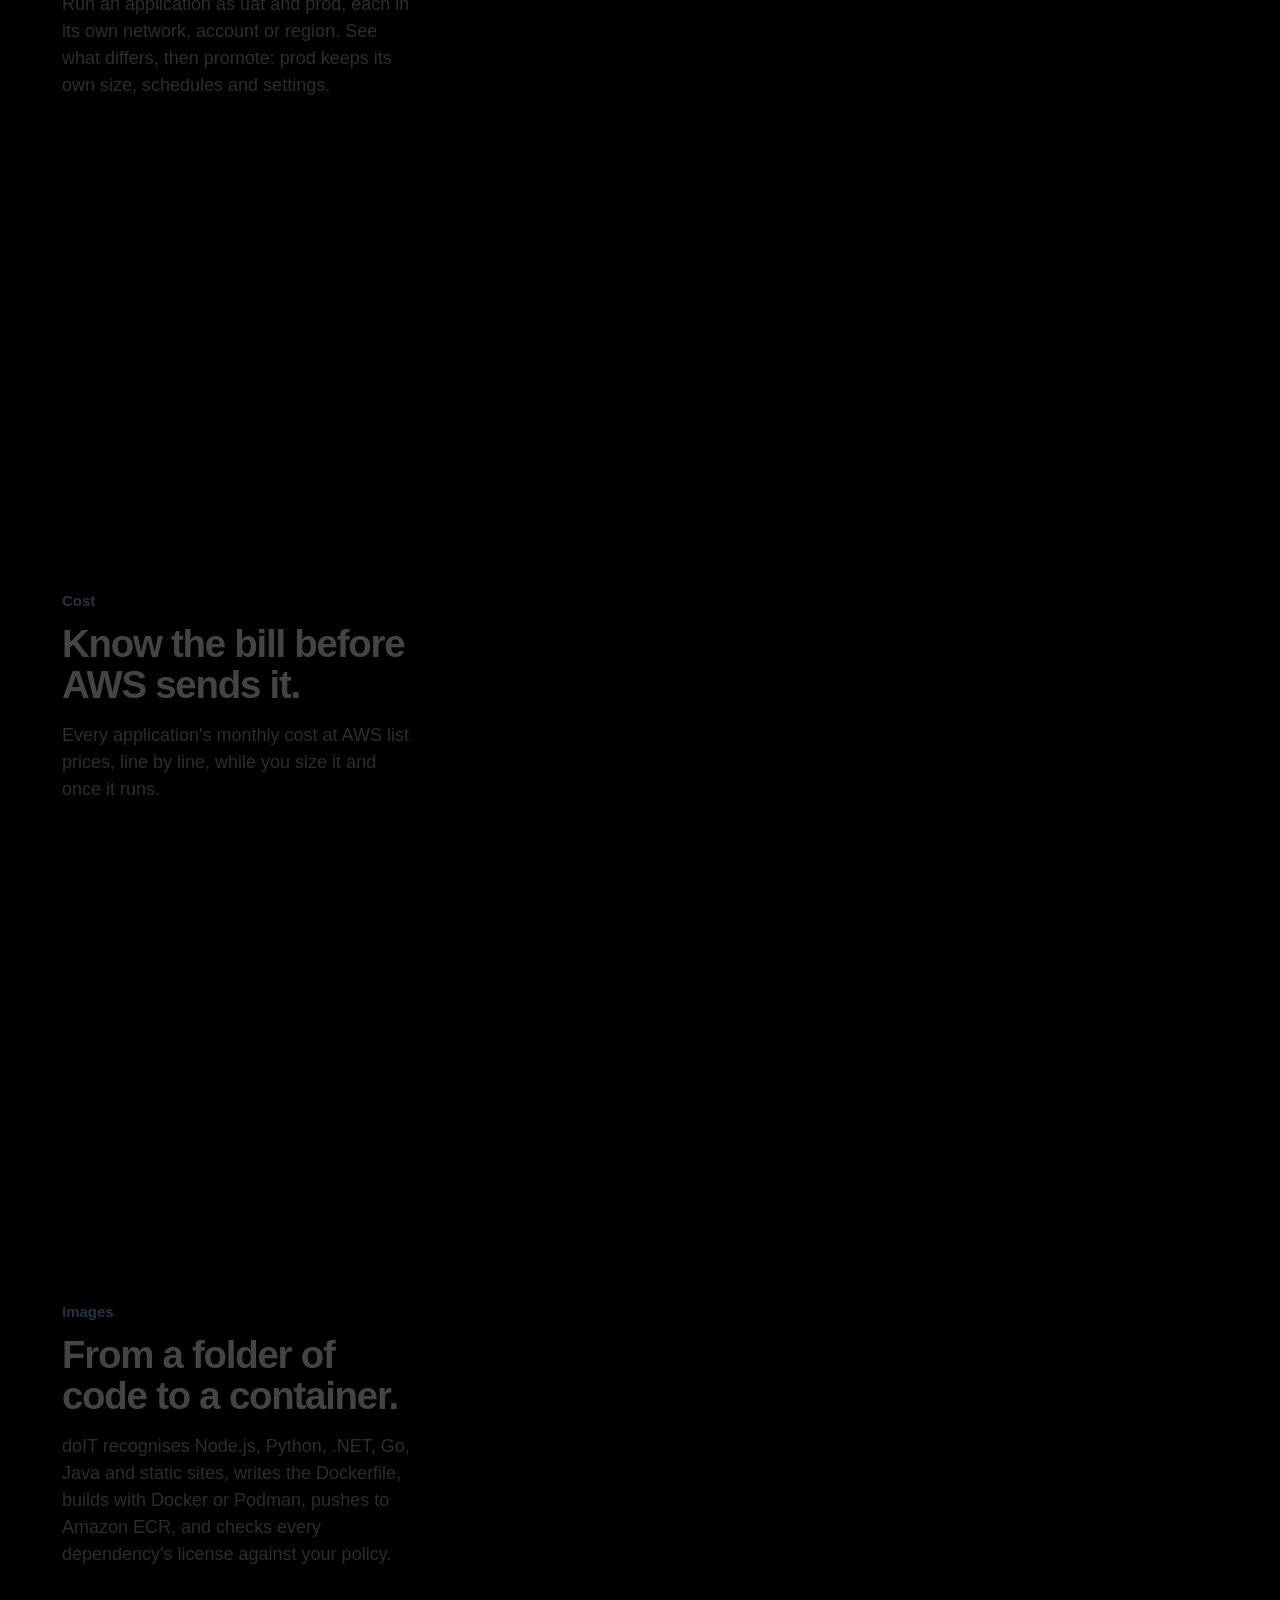
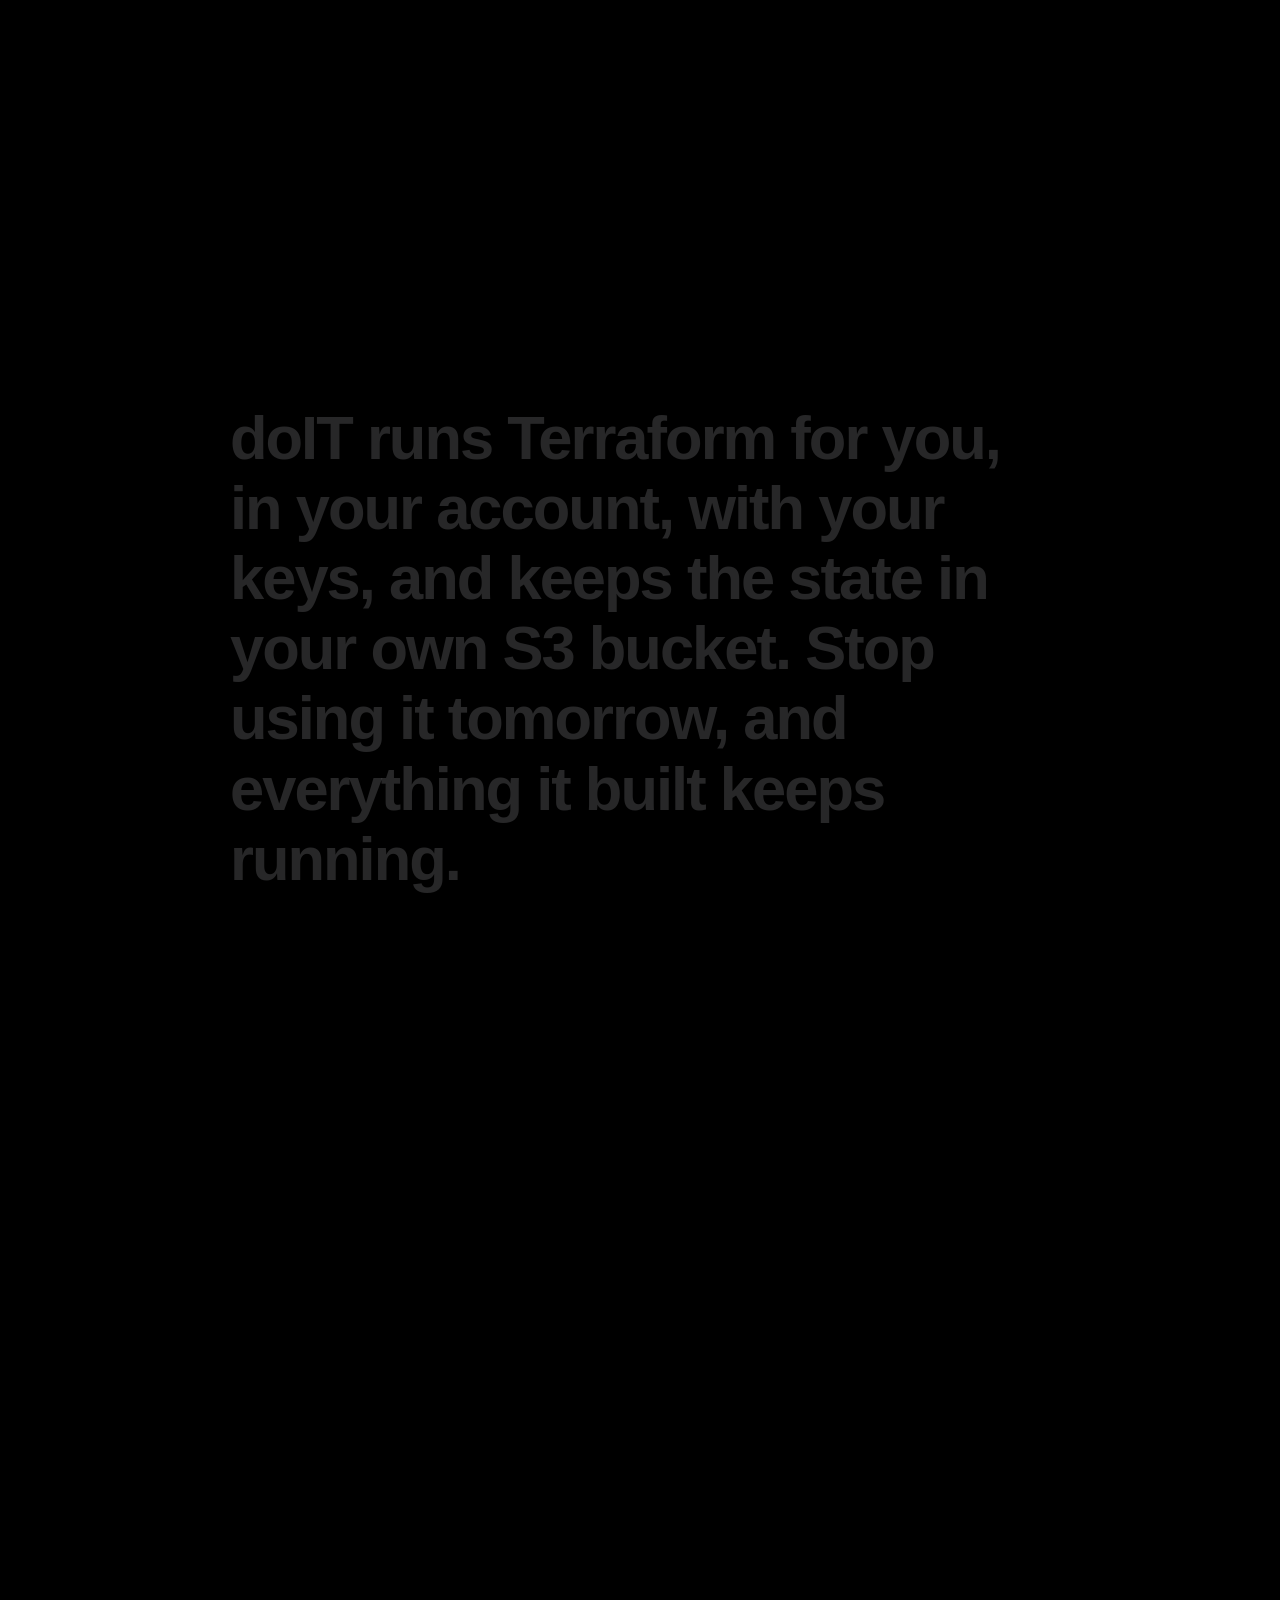
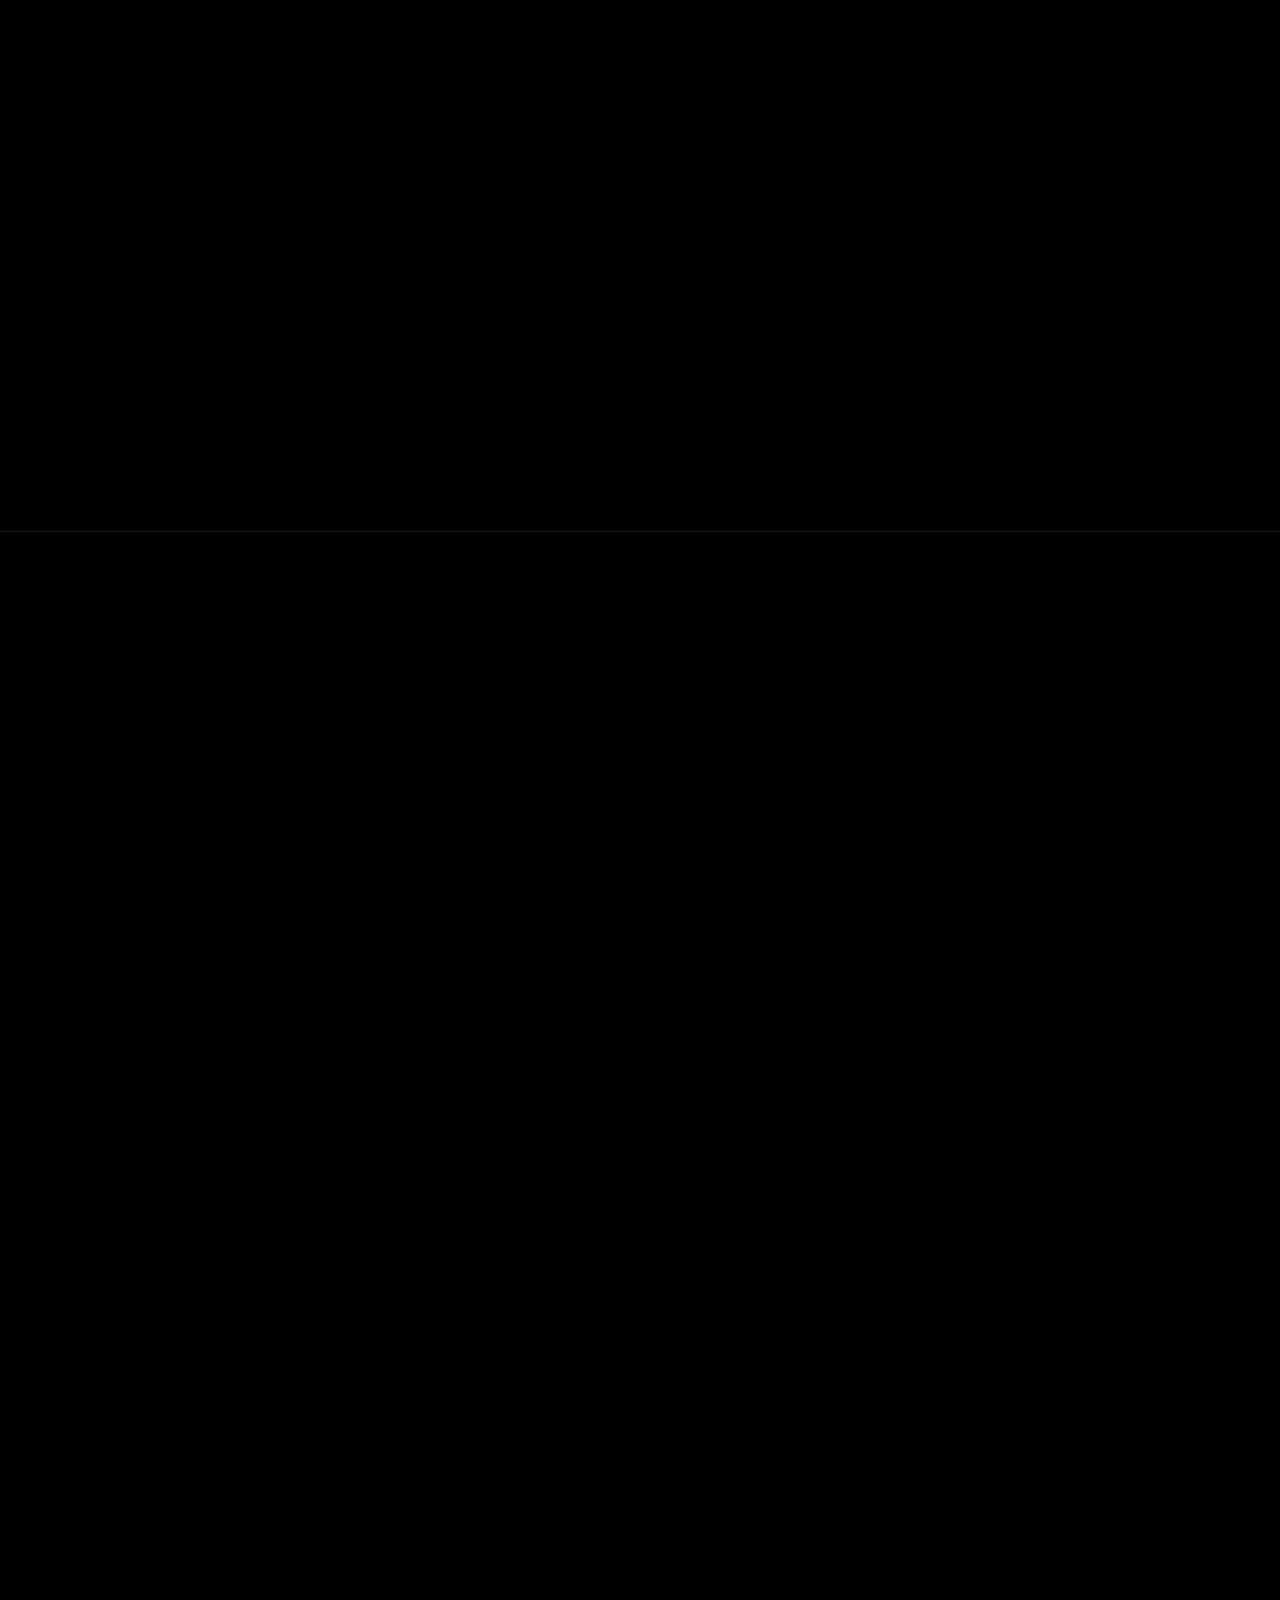
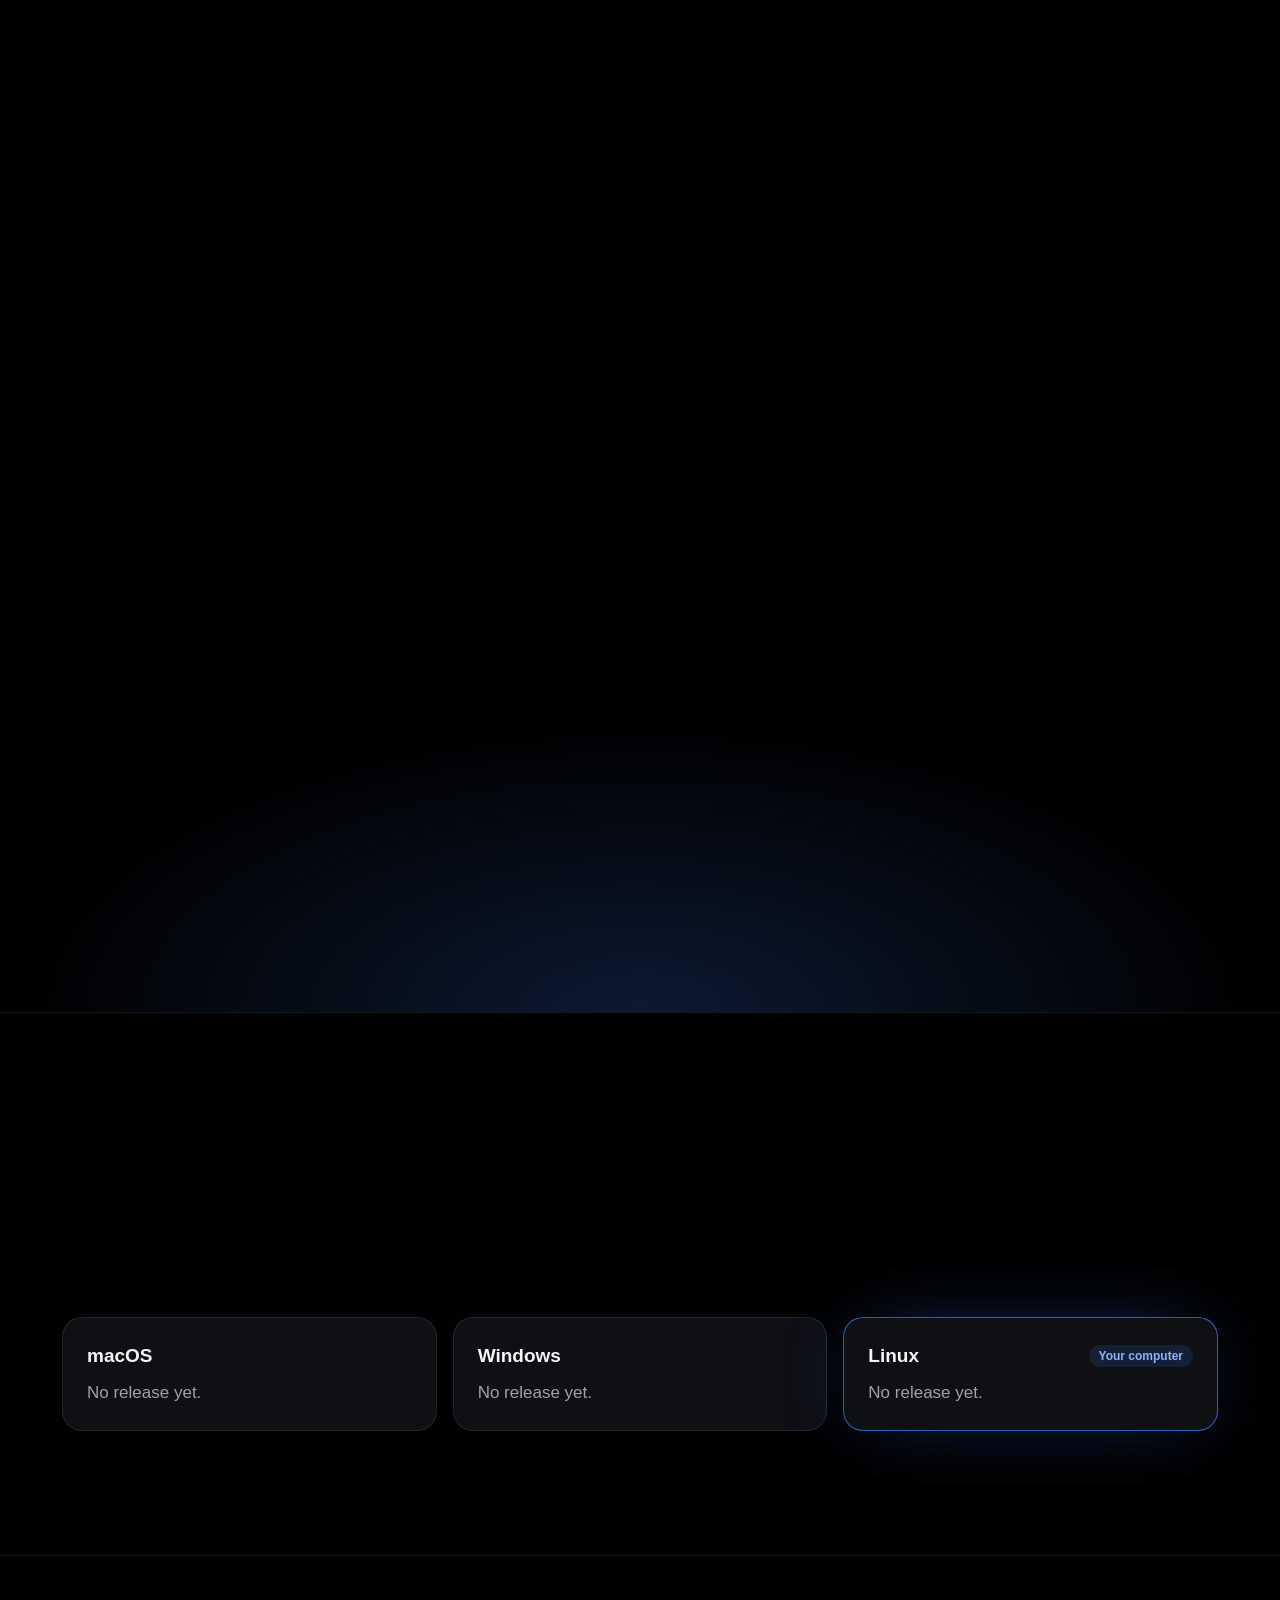
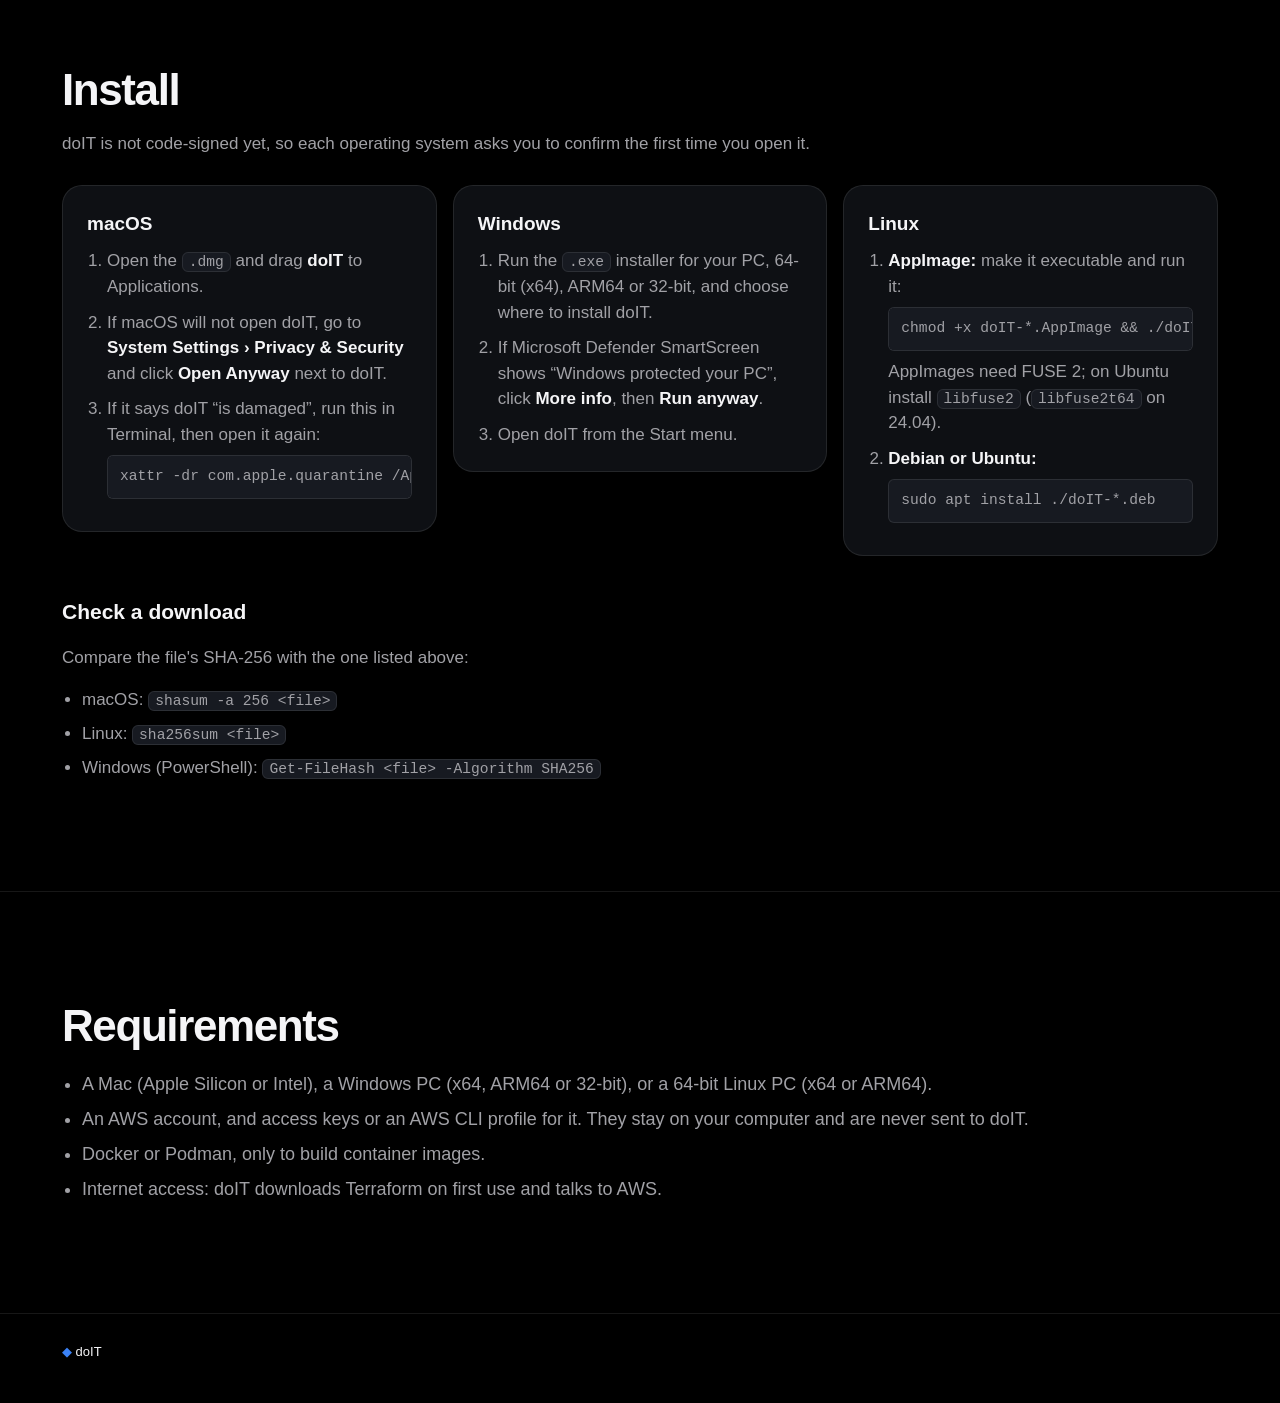
==== commit 5565cdc8: "Show the overview video on the website" ====
--- a/index.html
+++ b/index.html
@@ -5,7 +5,7 @@
     <meta name="viewport" content="width=device-width, initial-scale=1" />
     <meta
       http-equiv="Content-Security-Policy"
-      content="default-src 'self'; script-src 'self'; style-src 'self'; img-src 'self' data:; connect-src 'self'; base-uri 'none'; form-action 'none'"
+      content="default-src 'self'; script-src 'self'; style-src 'self'; img-src 'self' data:; connect-src 'self'; frame-src https://www.youtube-nocookie.com; base-uri 'none'; form-action 'none'"
     />
     <title>doIT · Your AWS infrastructure, one desktop app</title>
     <meta
@@ -17,12 +17,14 @@
     <link rel="stylesheet" href="styles.css" />
     <script src="motion.js"></script>
     <script type="module" src="app.js"></script>
+    <script type="module" src="video.js"></script>
   </head>
   <body>
     <header class="nav" id="nav">
       <div class="wrap nav-row">
         <a class="brand" href="#top" aria-label="doIT home"><span class="brand-mark" aria-hidden="true">◆</span> doIT</a>
         <nav aria-label="Sections">
+          <a href="#video">Video</a>
           <a href="#tour">Tour</a>
           <a href="#how">How it works</a>
           <a href="#features">Features</a>
@@ -52,7 +54,10 @@
           <noscript>
             <p class="notice">Turn on JavaScript to see the downloads, or open <a href="releases.json">releases.json</a>.</p>
           </noscript>
-          <a class="more-link" href="#tour" data-reveal>Take the tour <span aria-hidden="true">›</span></a>
+          <p class="more-links" data-reveal>
+            <a class="more-link" href="#video">Watch the video <span aria-hidden="true">›</span></a>
+            <a class="more-link" href="#tour">Take the tour <span aria-hidden="true">›</span></a>
+          </p>
         </div>
         <div class="hero-stage" id="hero-stage">
           <figure class="window hero-window">
@@ -83,6 +88,23 @@
             <p class="stat-value"><span data-count="100">100</span>%</p>
             <p class="stat-label">of what it builds lives in your own AWS account</p>
           </div>
+        </div>
+      </section>
+
+      <!-- ============ Video ============ -->
+      <section class="watch" id="video">
+        <div class="wrap">
+          <header class="intro" data-reveal>
+            <p class="eyebrow">The video</p>
+            <h2 class="headline">doIT in three minutes.</h2>
+          </header>
+          <!-- Plays on YouTube's privacy-enhanced player once clicked (video.js); until then nothing loads from YouTube. -->
+          <figure class="window watch-window" data-reveal>
+            <a class="video-poster" href="https://www.youtube.com/watch?v=2AR8W8Kp3f4" data-youtube="2AR8W8Kp3f4" aria-label="Play the doIT overview video, 3 minutes">
+              <img src="video.webp" width="1280" height="720" loading="lazy" alt="" />
+              <span class="video-play" aria-hidden="true"></span>
+            </a>
+          </figure>
         </div>
       </section>
 
--- a/styles.css
+++ b/styles.css
@@ -148,6 +148,13 @@
 .more-link:hover {
   text-decoration: underline;
 }
+.more-links {
+  display: flex;
+  flex-wrap: wrap;
+  justify-content: center;
+  gap: 0 30px;
+  margin: 0;
+}
 
 /* ---- Navigation ---- */
 .nav {
@@ -386,6 +393,72 @@
   margin: 14px 0 0;
   max-width: 28ch;
   color: var(--muted);
+}
+
+/* ---- Video (video.js swaps the poster for YouTube's player) ---- */
+.watch {
+  padding: 140px 0 40px;
+}
+.watch .intro {
+  margin-bottom: 56px;
+}
+.watch-window {
+  max-width: 1040px;
+  margin: 0 auto;
+}
+.video-poster,
+.video-player {
+  position: relative;
+  display: block;
+  width: 100%;
+  aspect-ratio: 16 / 9;
+  border: 0;
+}
+.video-poster {
+  overflow: hidden;
+}
+.video-poster img {
+  transition:
+    transform 0.6s var(--ease),
+    filter 0.6s var(--ease);
+}
+.video-poster:hover img {
+  transform: scale(1.02);
+  filter: brightness(1.1);
+}
+.video-poster:focus-visible {
+  outline: 3px solid var(--primary-text);
+  outline-offset: -3px;
+}
+.video-play {
+  position: absolute;
+  left: 50%;
+  top: 50%;
+  width: 88px;
+  height: 88px;
+  margin: -44px 0 0 -44px;
+  border-radius: 50%;
+  background: rgba(59, 130, 246, 0.92);
+  box-shadow:
+    0 14px 40px rgba(0, 0, 0, 0.55),
+    0 0 0 10px rgba(59, 130, 246, 0.2);
+  transition:
+    transform 0.3s var(--ease),
+    background 0.3s var(--ease);
+}
+.video-play::before {
+  content: '';
+  position: absolute;
+  left: 35px;
+  top: 28px;
+  border-style: solid;
+  border-width: 16px 0 16px 26px;
+  border-color: transparent transparent transparent #fff;
+}
+.video-poster:hover .video-play,
+.video-poster:focus-visible .video-play {
+  transform: scale(1.08);
+  background: var(--primary);
 }
 
 /* ---- Tour ---- */
@@ -1209,6 +1282,16 @@
   .window {
     border-radius: 10px;
   }
+  .watch {
+    padding-top: 100px;
+  }
+  .video-play {
+    transform: scale(0.72);
+  }
+  .video-poster:hover .video-play,
+  .video-poster:focus-visible .video-play {
+    transform: scale(0.78);
+  }
   .window-bar {
     height: 24px;
     padding: 0 10px;
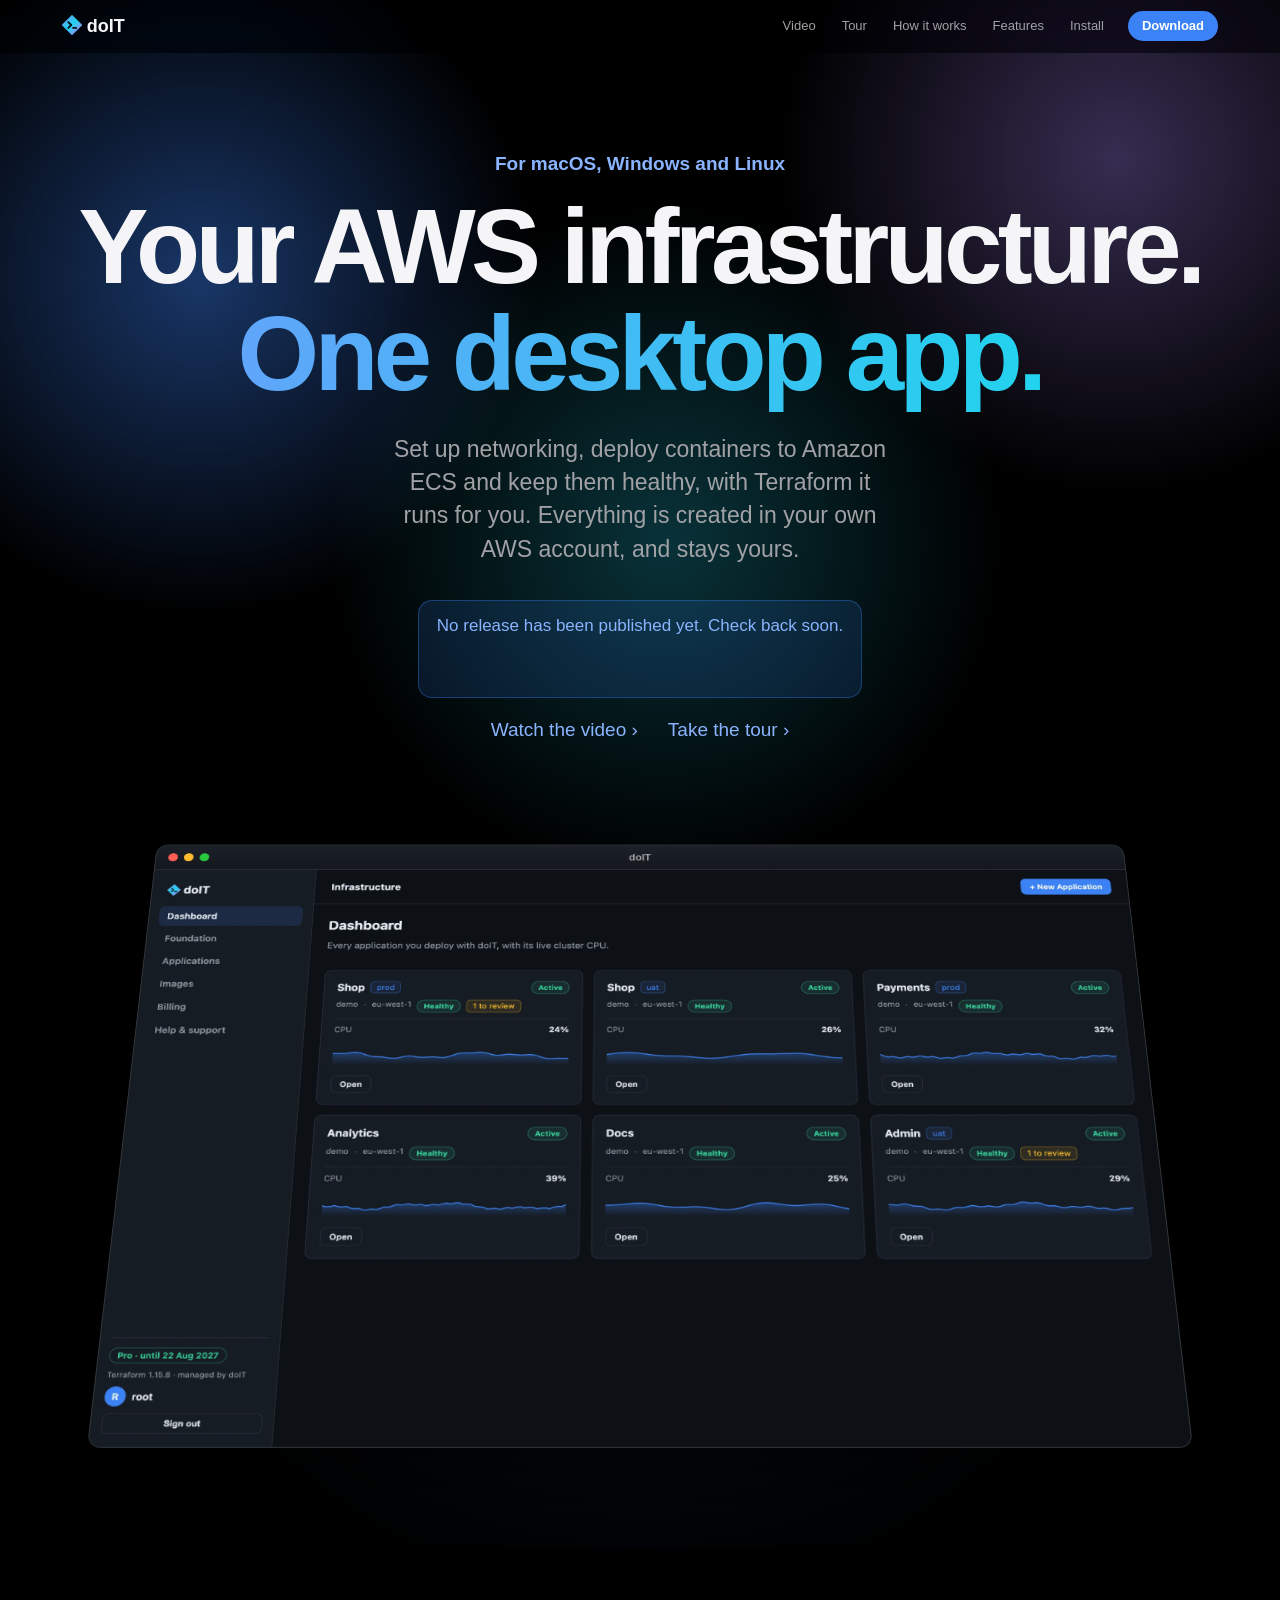
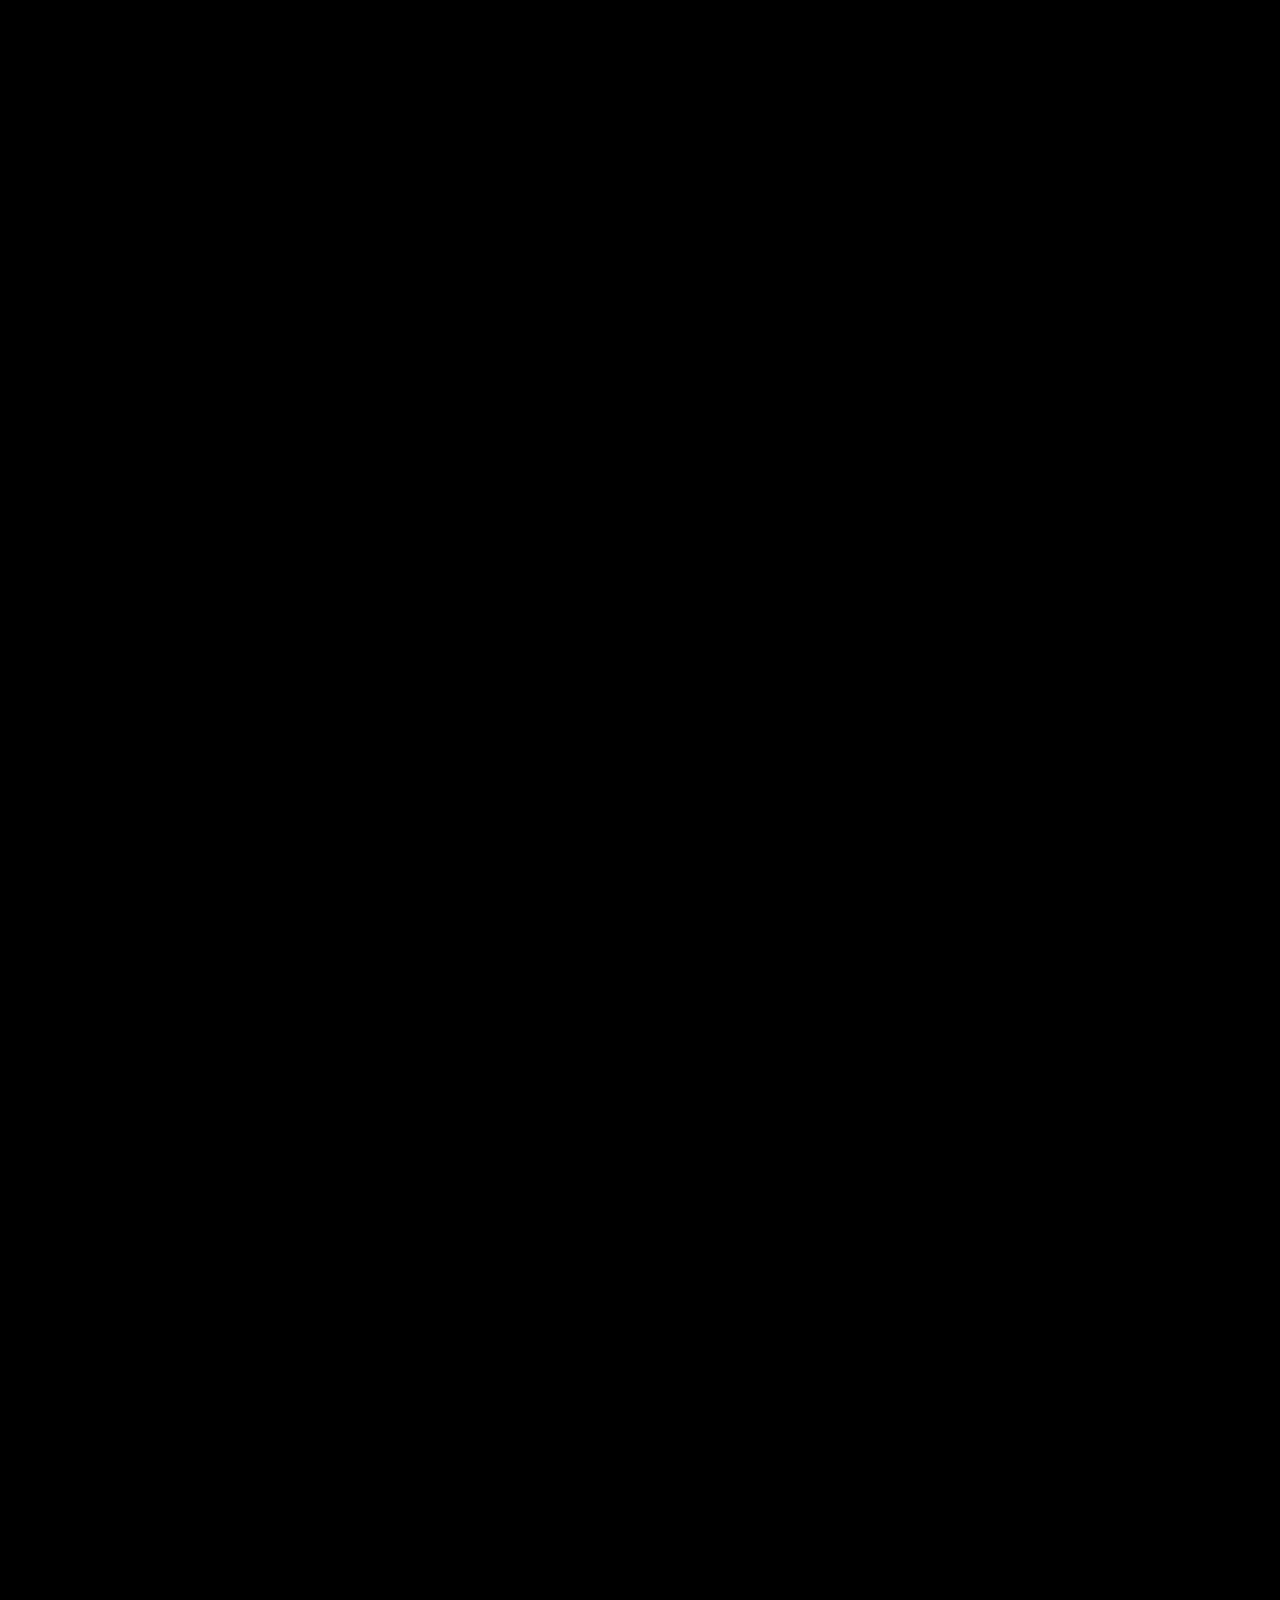
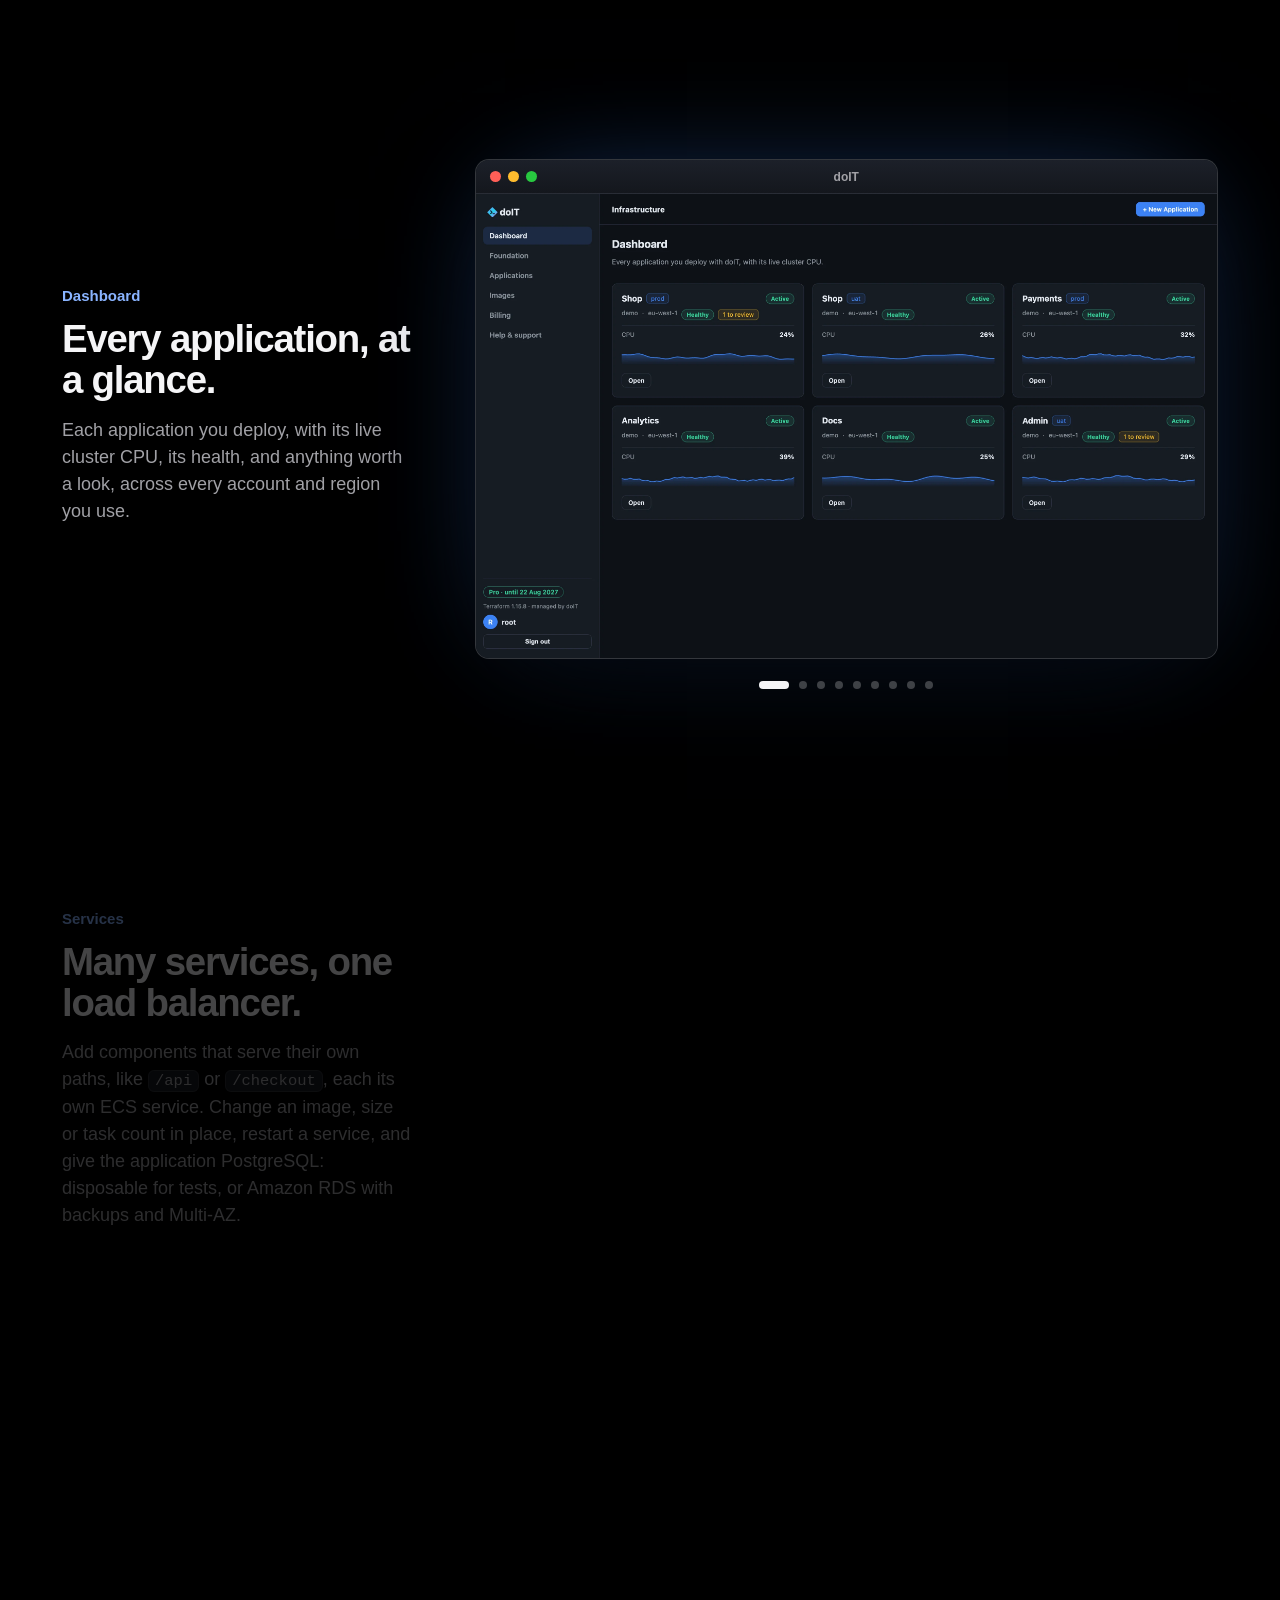
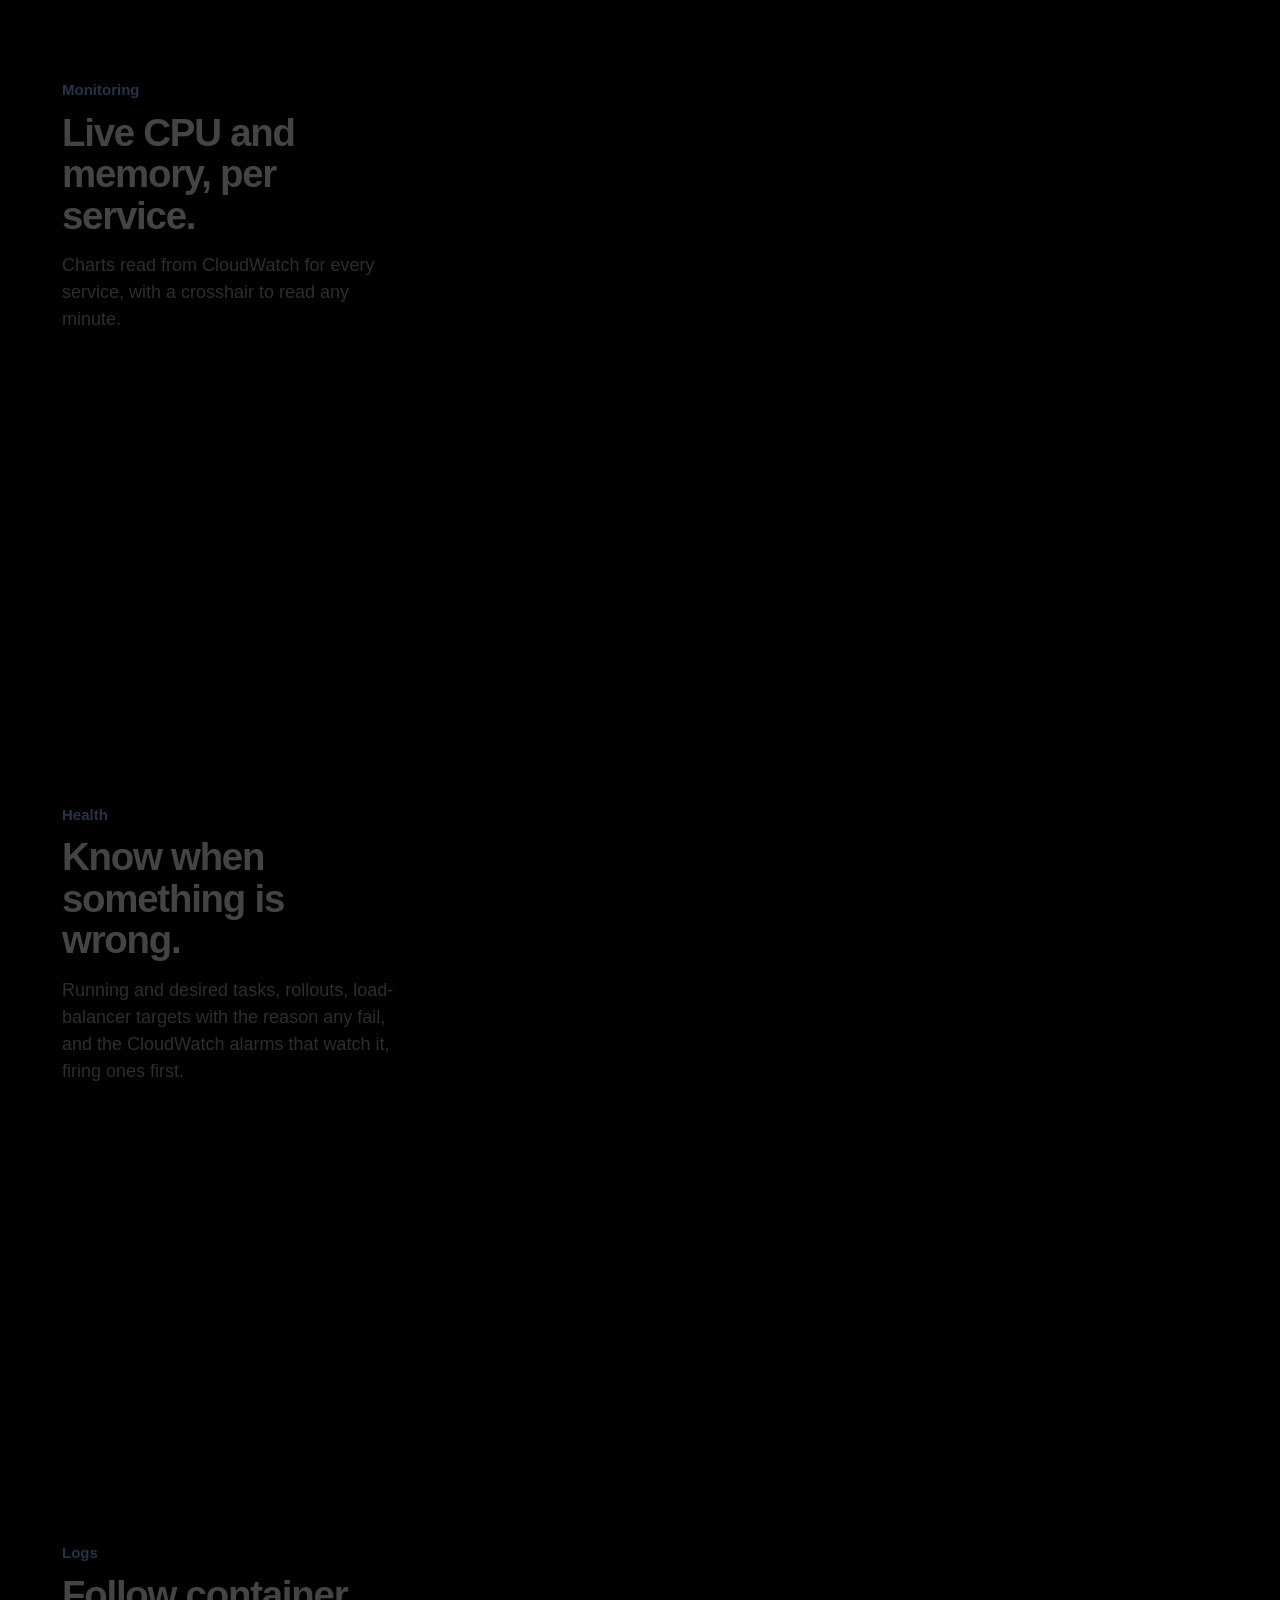
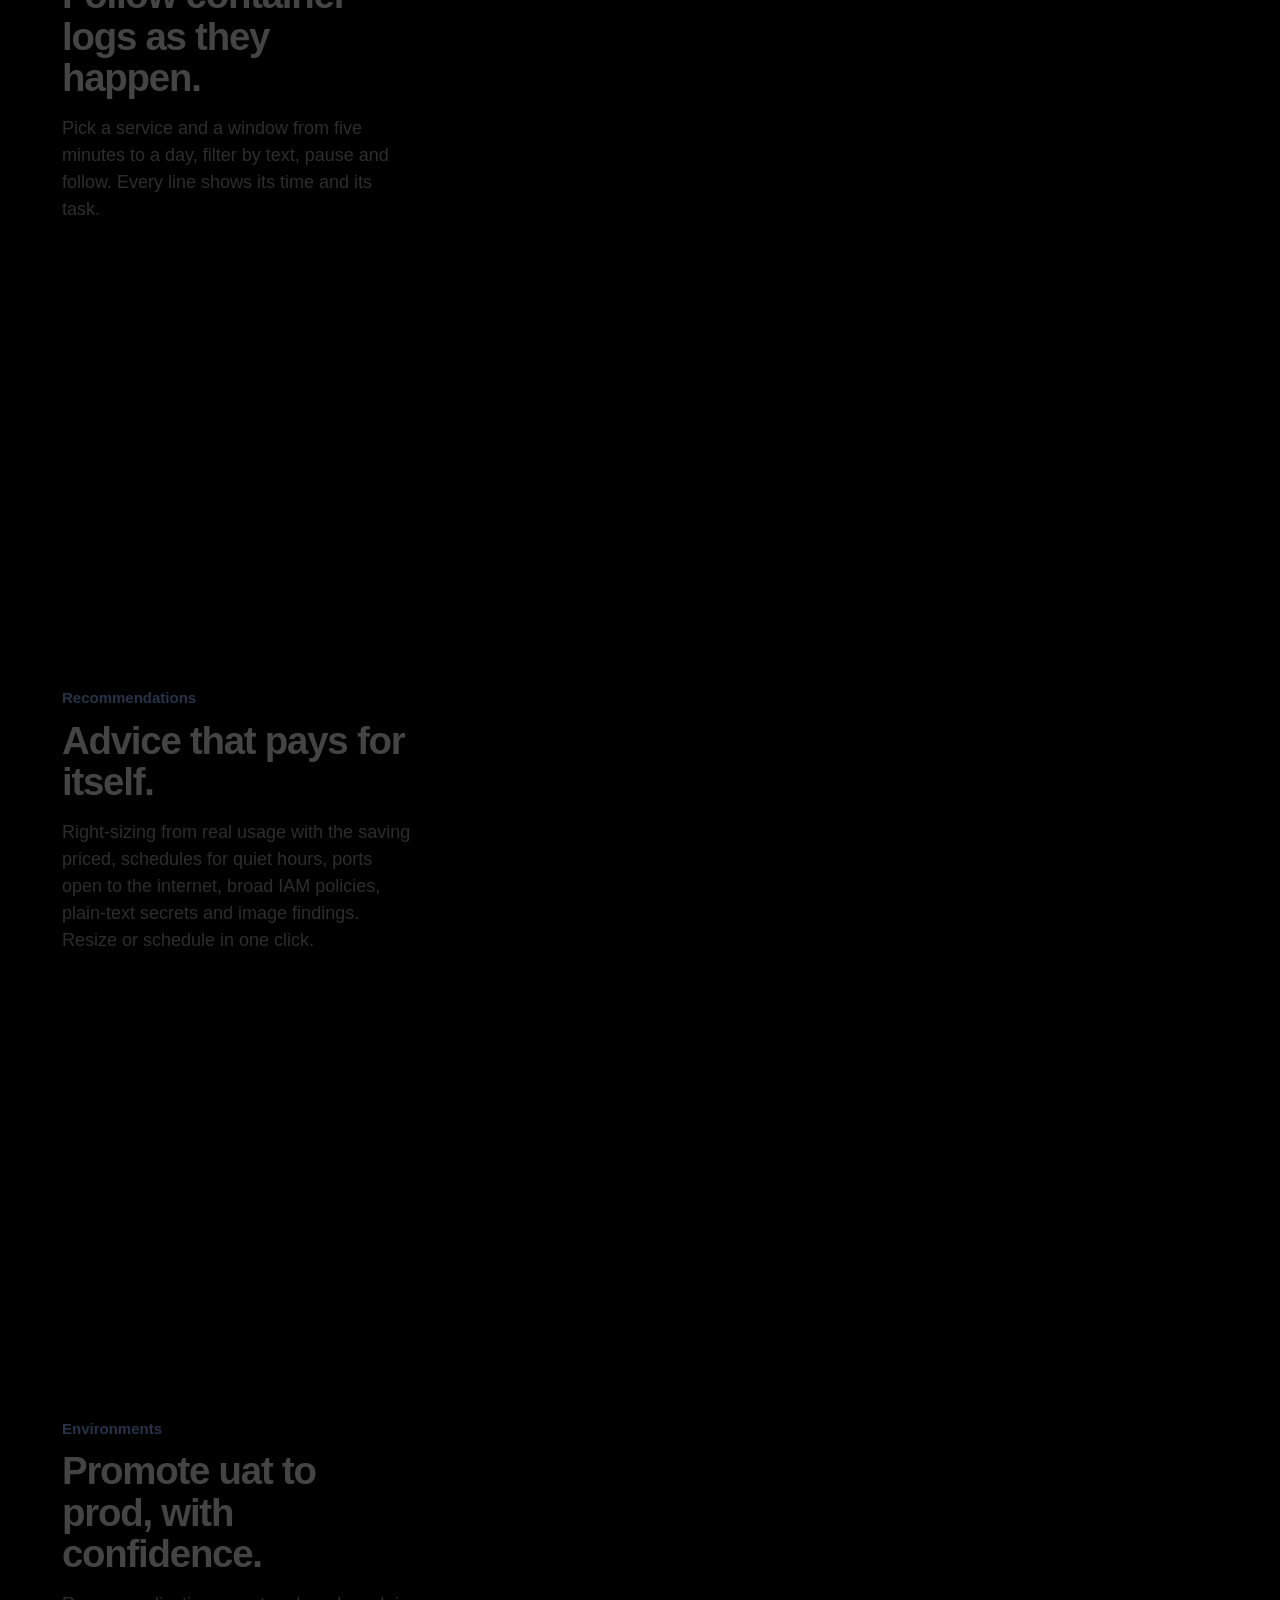
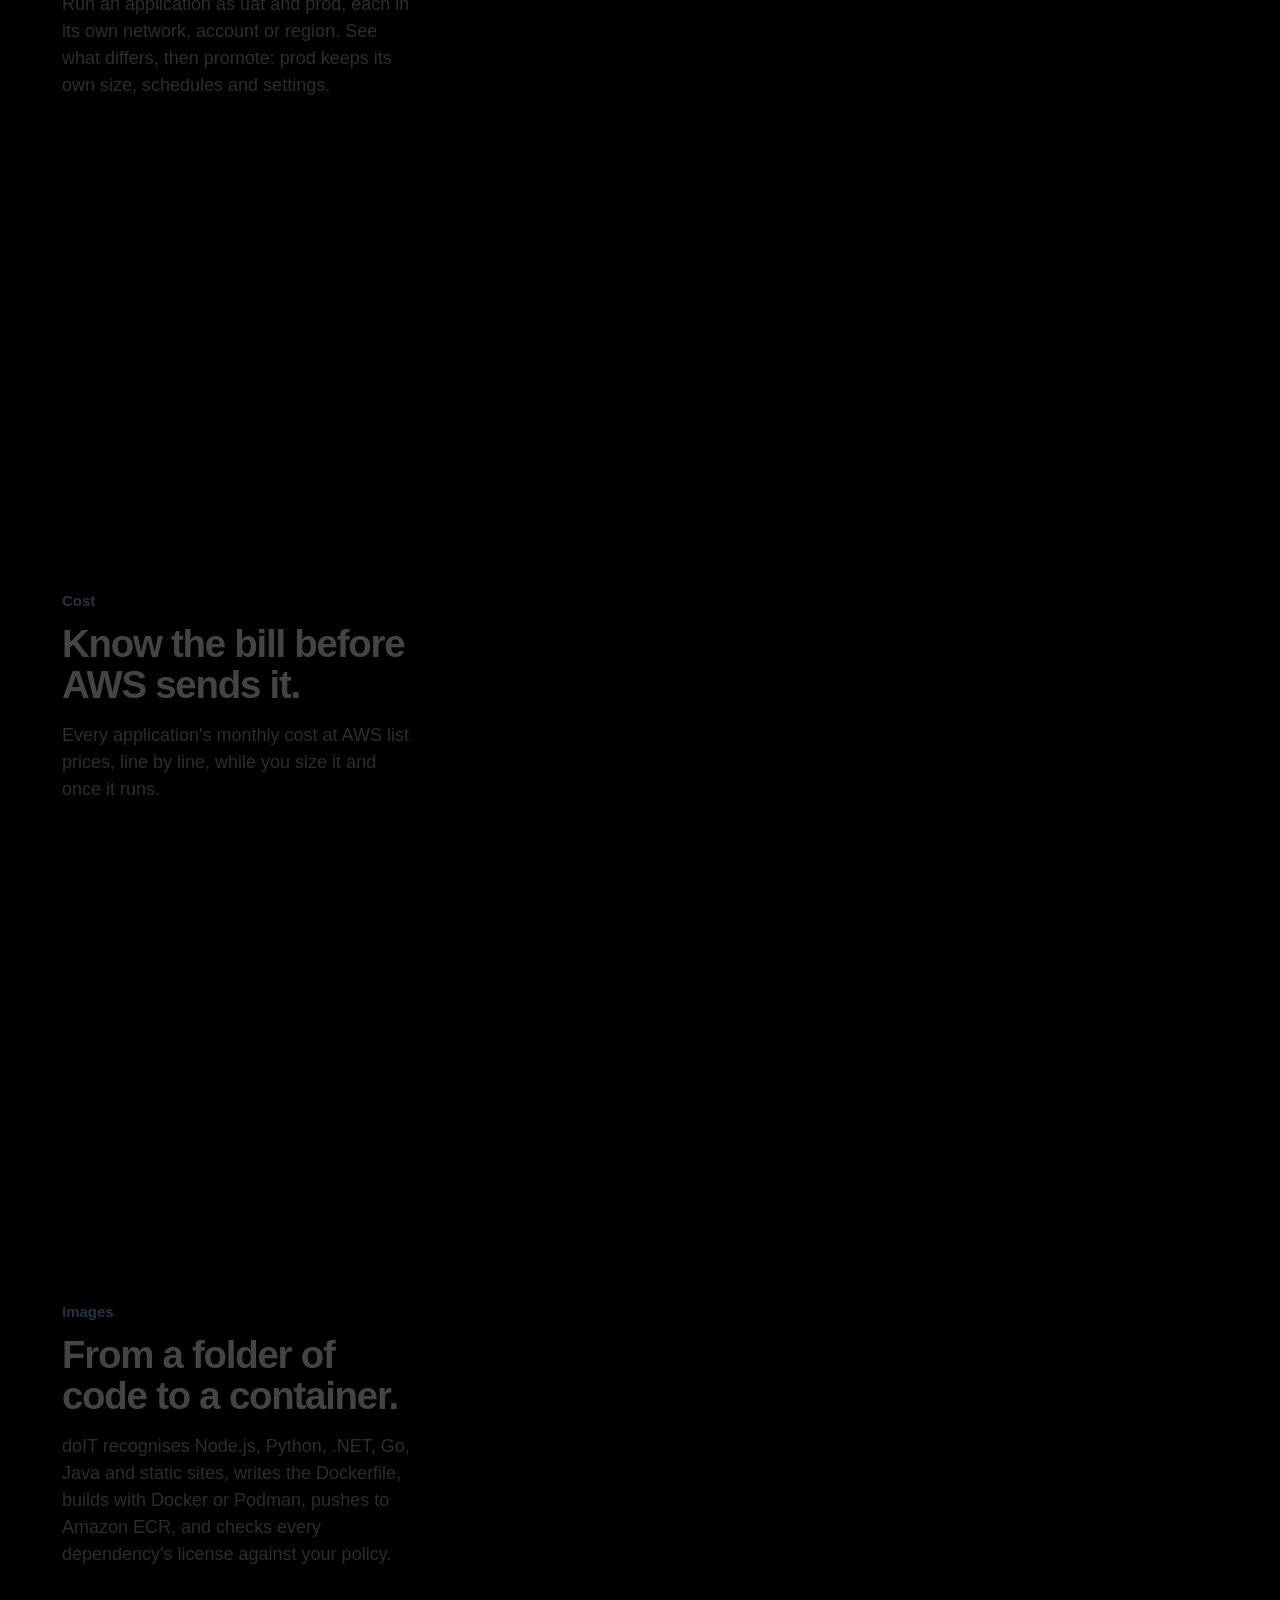
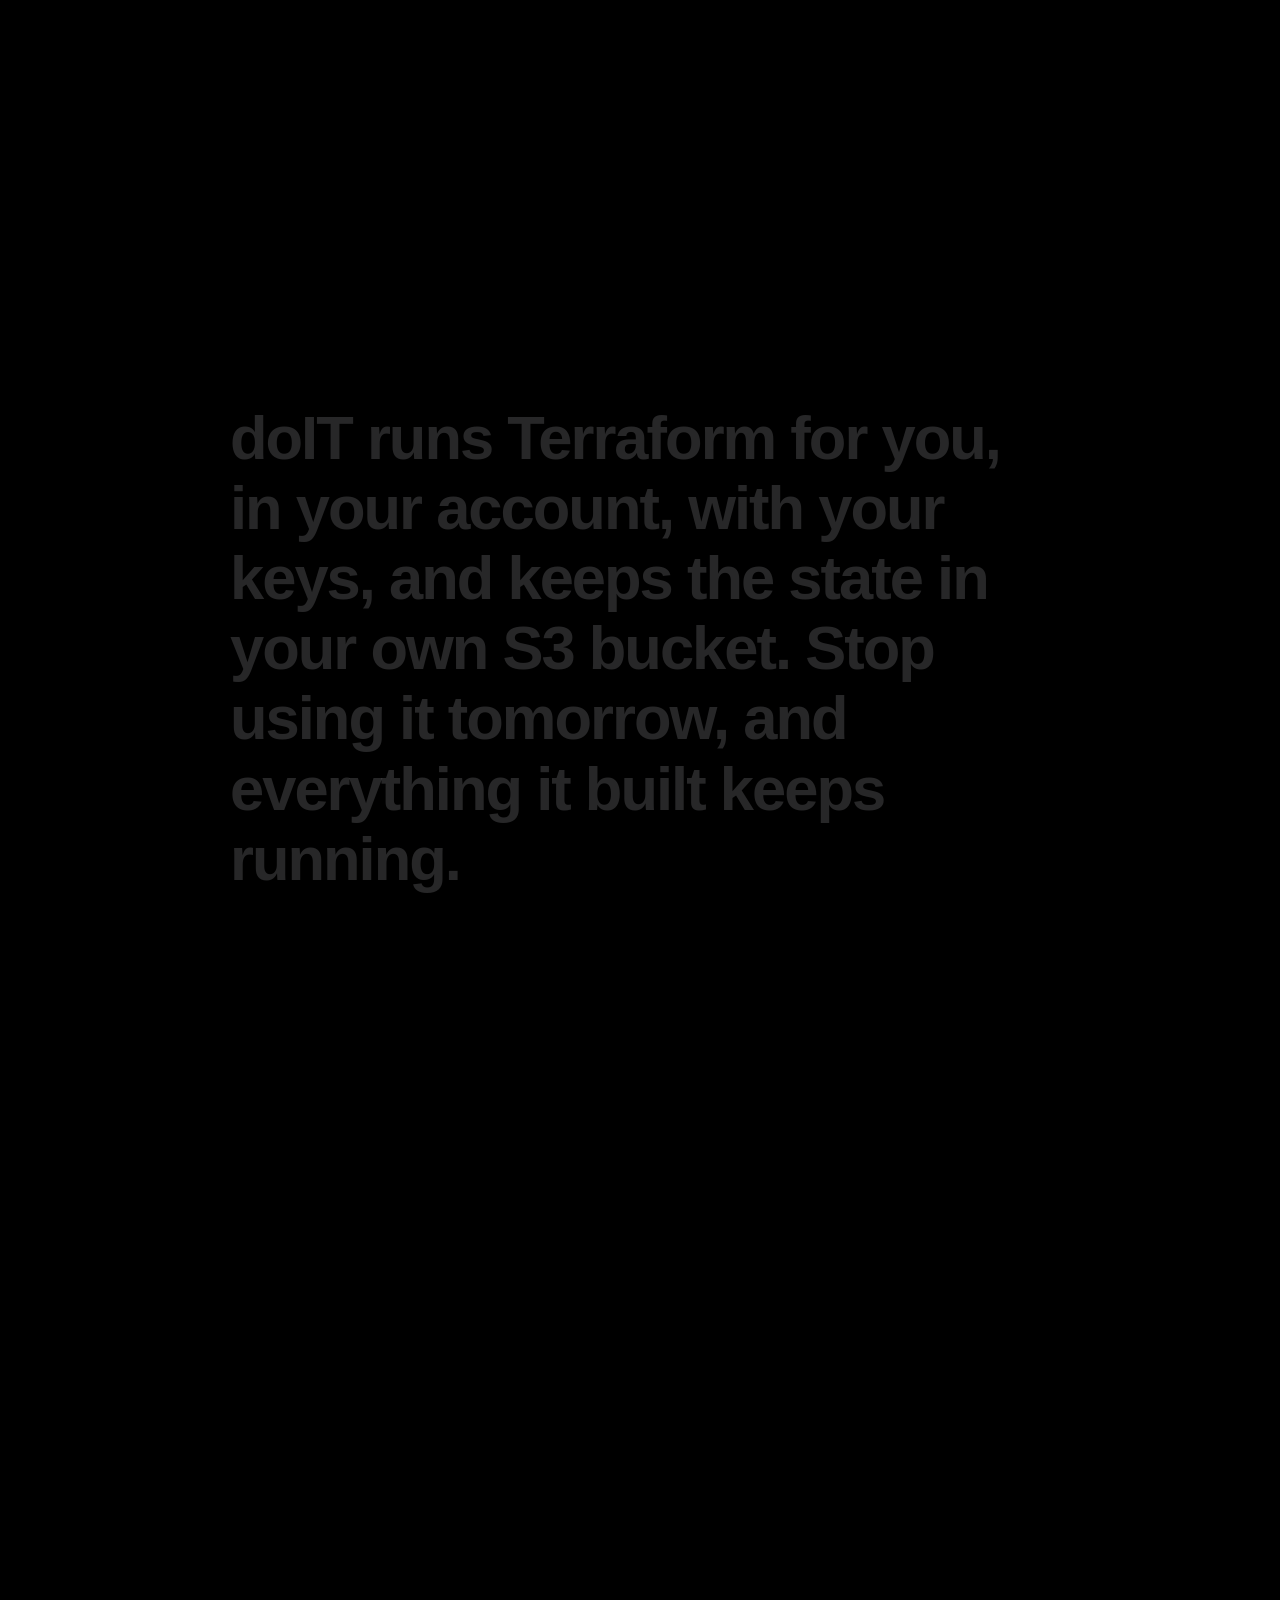
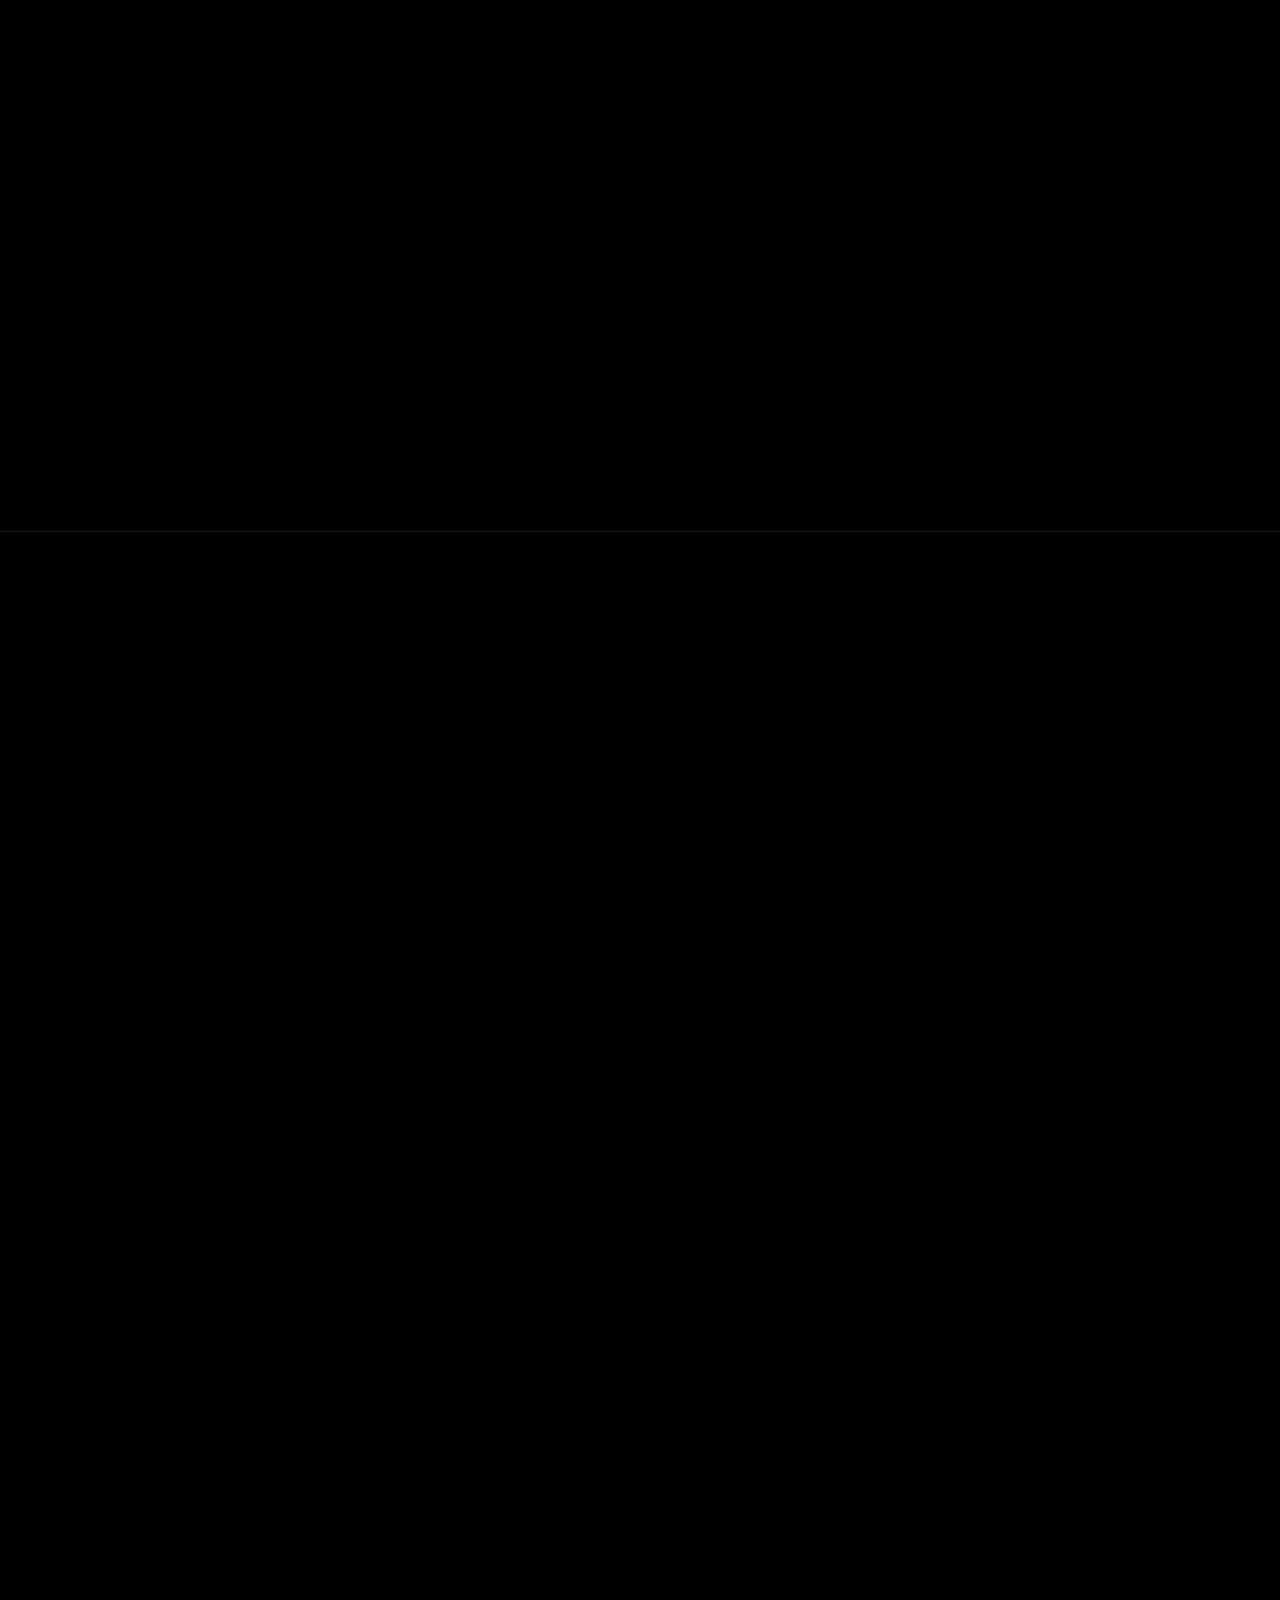
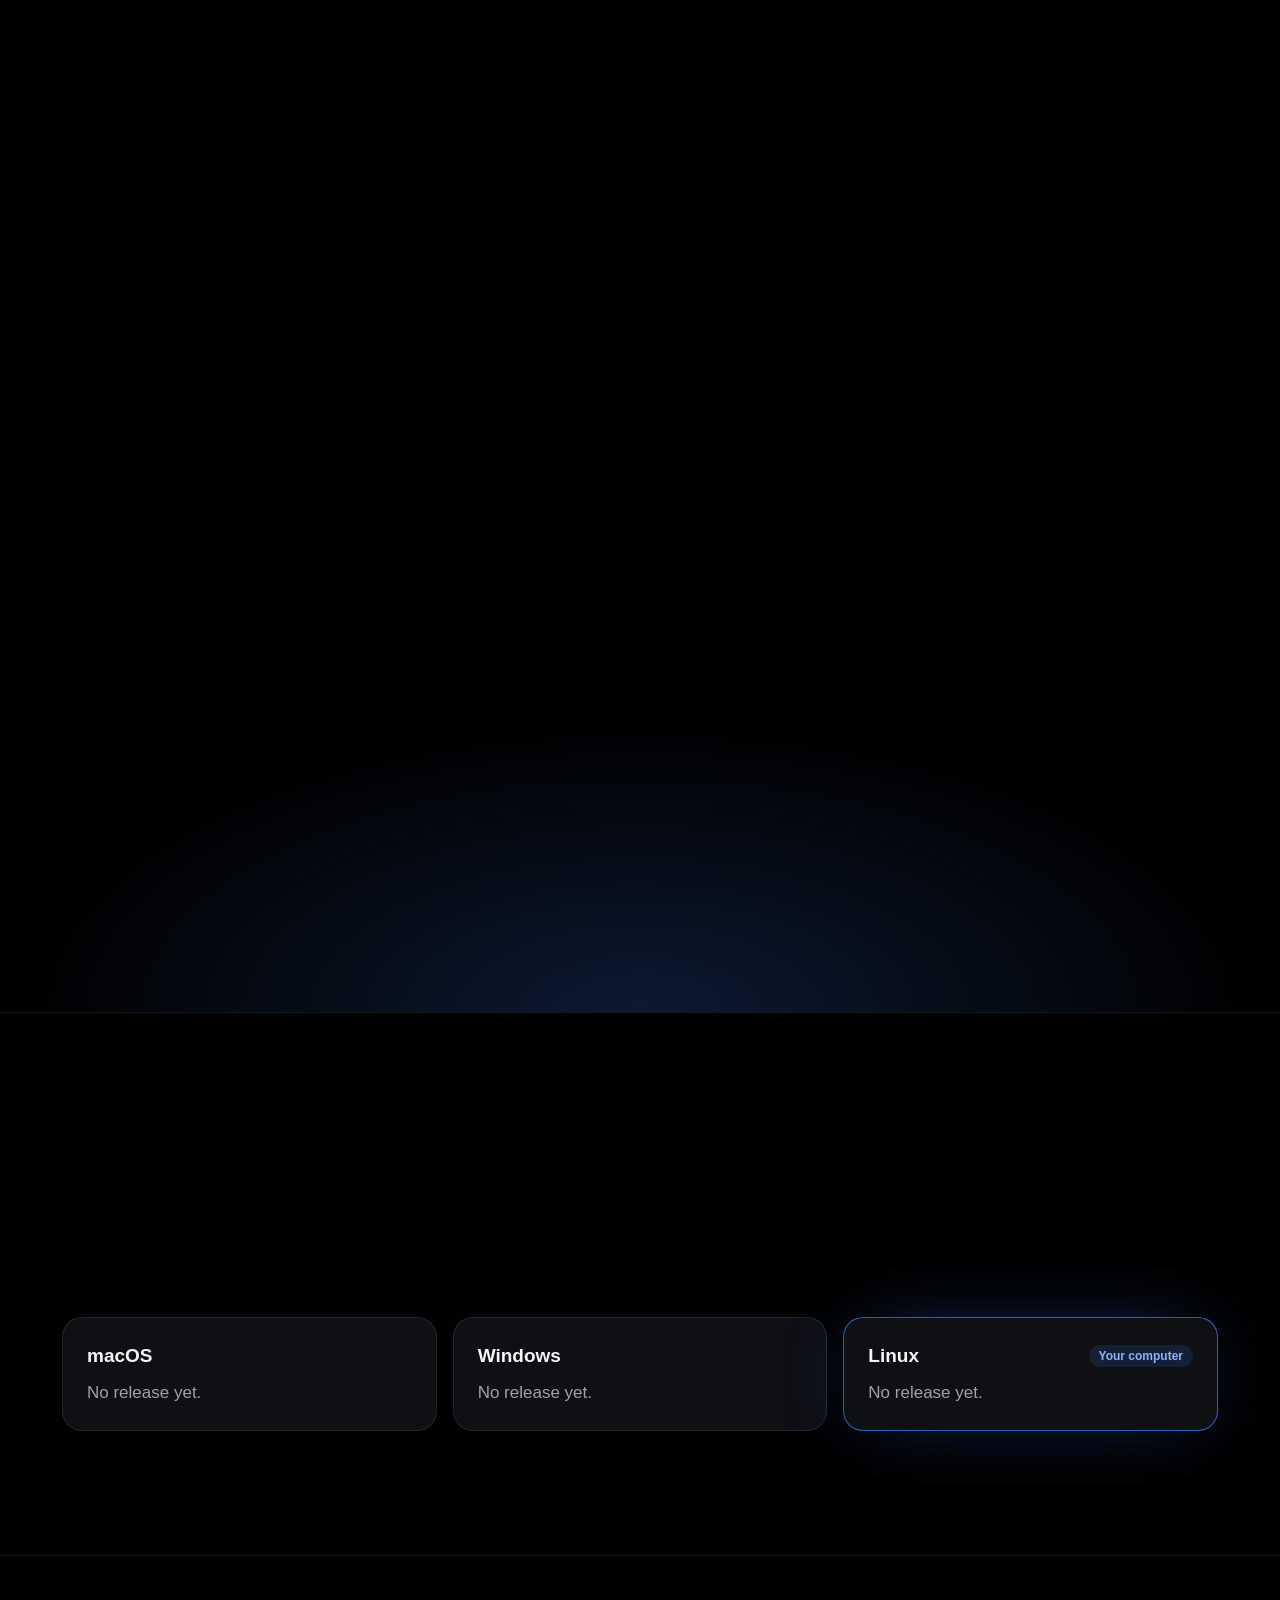
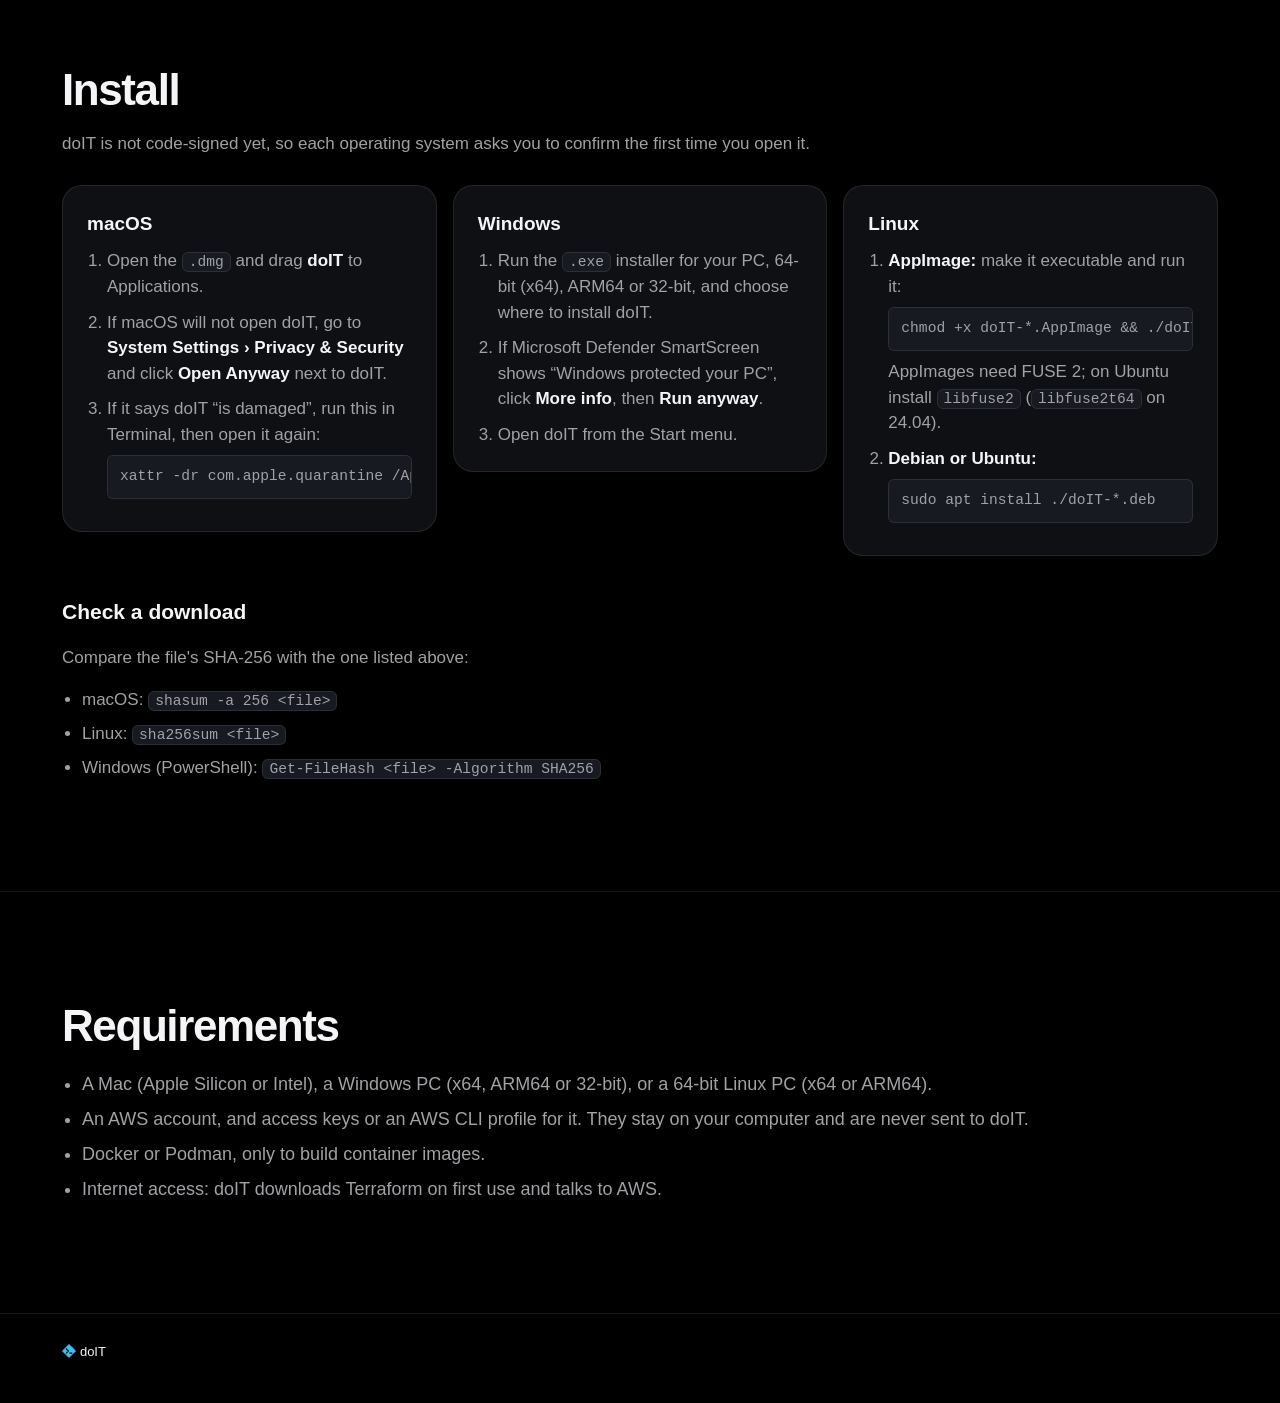
==== commit f0ef3cba: "Give doIT its logo" ====
--- a/index.html
+++ b/index.html
@@ -14,6 +14,7 @@
     />
     <meta name="theme-color" content="#000000" />
     <link rel="icon" href="favicon.svg" type="image/svg+xml" />
+    <link rel="apple-touch-icon" href="apple-touch-icon.png" />
     <link rel="stylesheet" href="styles.css" />
     <script src="motion.js"></script>
     <script type="module" src="app.js"></script>
@@ -22,7 +23,7 @@
   <body>
     <header class="nav" id="nav">
       <div class="wrap nav-row">
-        <a class="brand" href="#top" aria-label="doIT home"><span class="brand-mark" aria-hidden="true">◆</span> doIT</a>
+        <a class="brand" href="#top" aria-label="doIT home"><img class="brand-mark" src="mark.svg" width="20" height="20" alt="" /> doIT</a>
         <nav aria-label="Sections">
           <a href="#video">Video</a>
           <a href="#tour">Tour</a>
@@ -236,7 +237,7 @@
           <figure class="flow" data-reveal aria-label="doIT on your computer runs Terraform, which builds a network, a load balancer, services and a database in your AWS account.">
             <div class="flow-node flow-you">
               <p class="flow-label">Your computer</p>
-              <div class="chip chip-app"><span class="brand-mark" aria-hidden="true">◆</span> doIT</div>
+              <div class="chip chip-app"><img class="brand-mark" src="mark.svg" width="20" height="20" alt="" /> doIT</div>
               <div class="chip">Terraform <span class="chip-note">pinned · verified</span></div>
               <div class="chip">~/.aws <span class="chip-note">your keys</span></div>
             </div>
@@ -447,7 +448,7 @@
 
     <footer class="site-footer">
       <div class="wrap footer-row">
-        <span><span class="brand-mark" aria-hidden="true">◆</span> doIT</span>
+        <span><img class="brand-mark" src="mark.svg" width="20" height="20" alt="" /> doIT</span>
         <span id="footer-version" class="muted"></span>
       </div>
     </footer>
--- a/styles.css
+++ b/styles.css
@@ -185,7 +185,9 @@
   margin-right: auto;
 }
 .brand-mark {
-  color: var(--primary);
+  width: 1.1em;
+  height: 1.1em;
+  vertical-align: -0.2em;
 }
 .nav nav {
   display: flex;
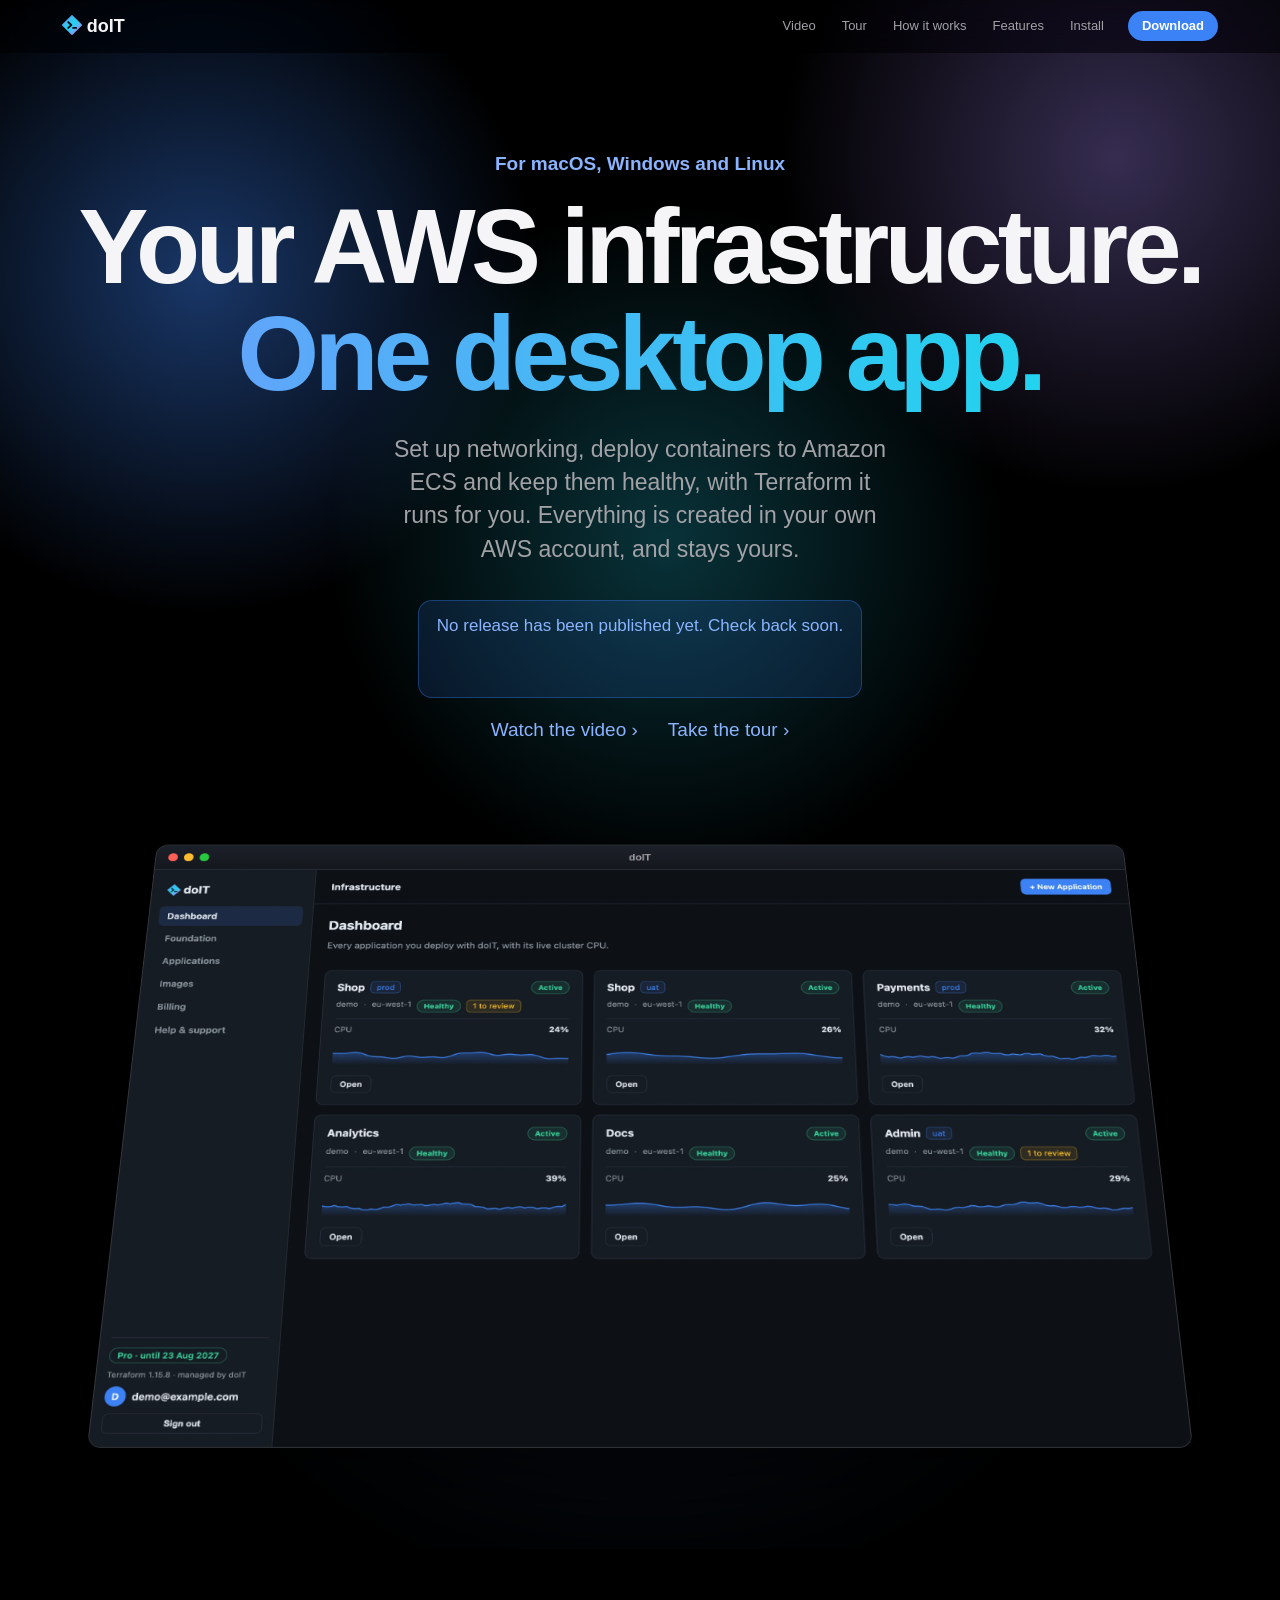
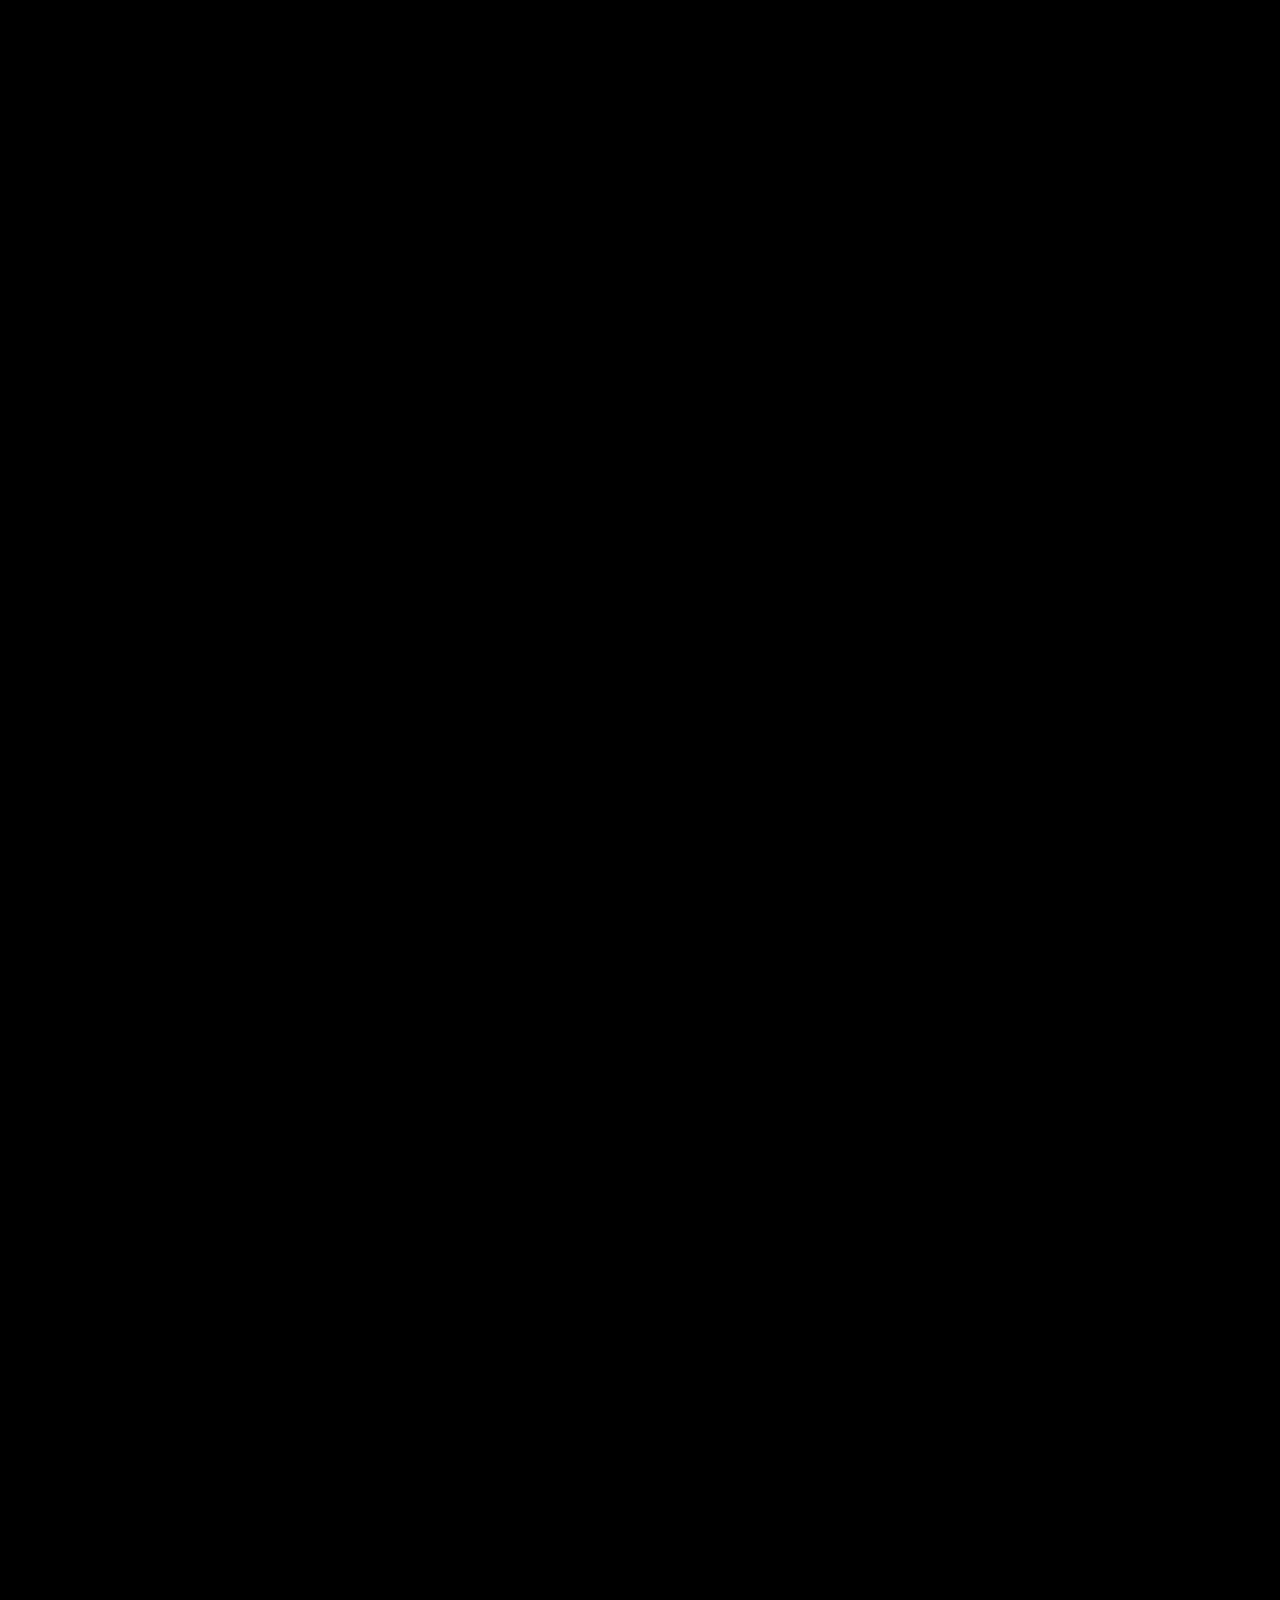
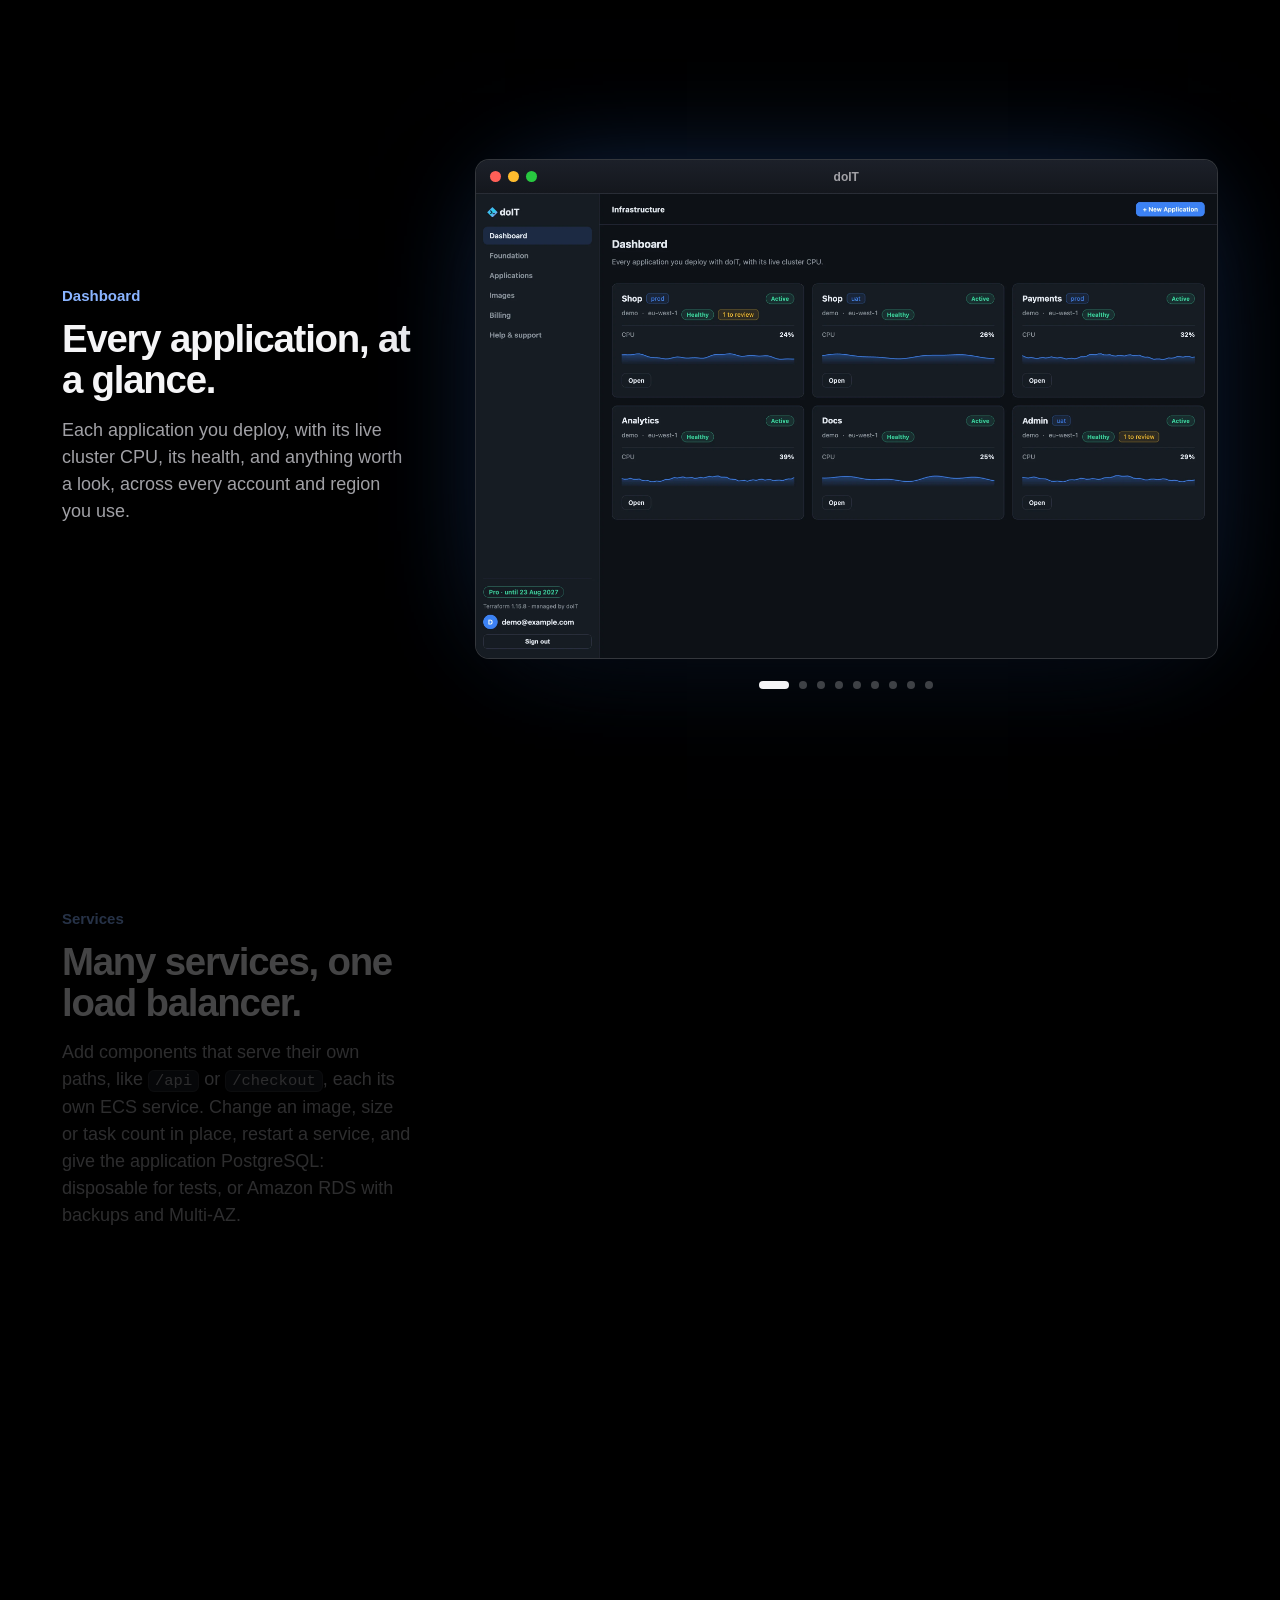
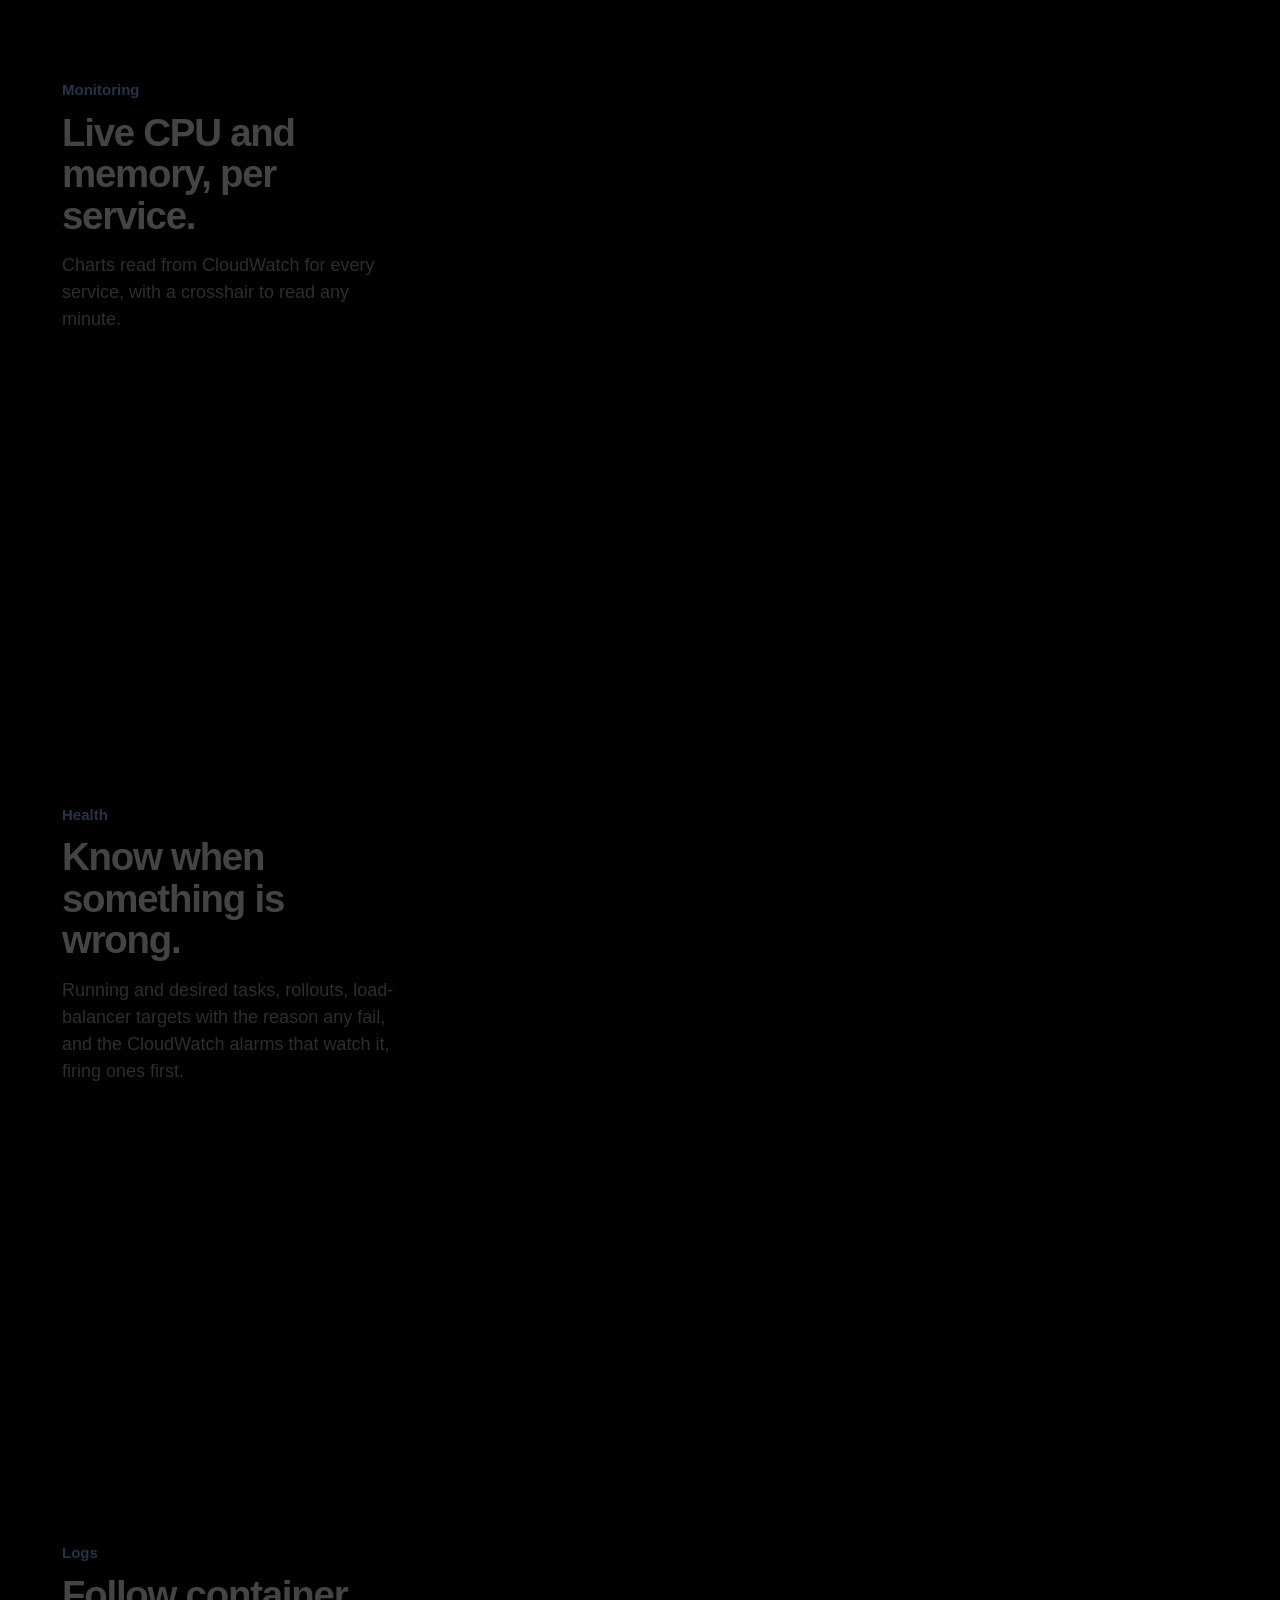
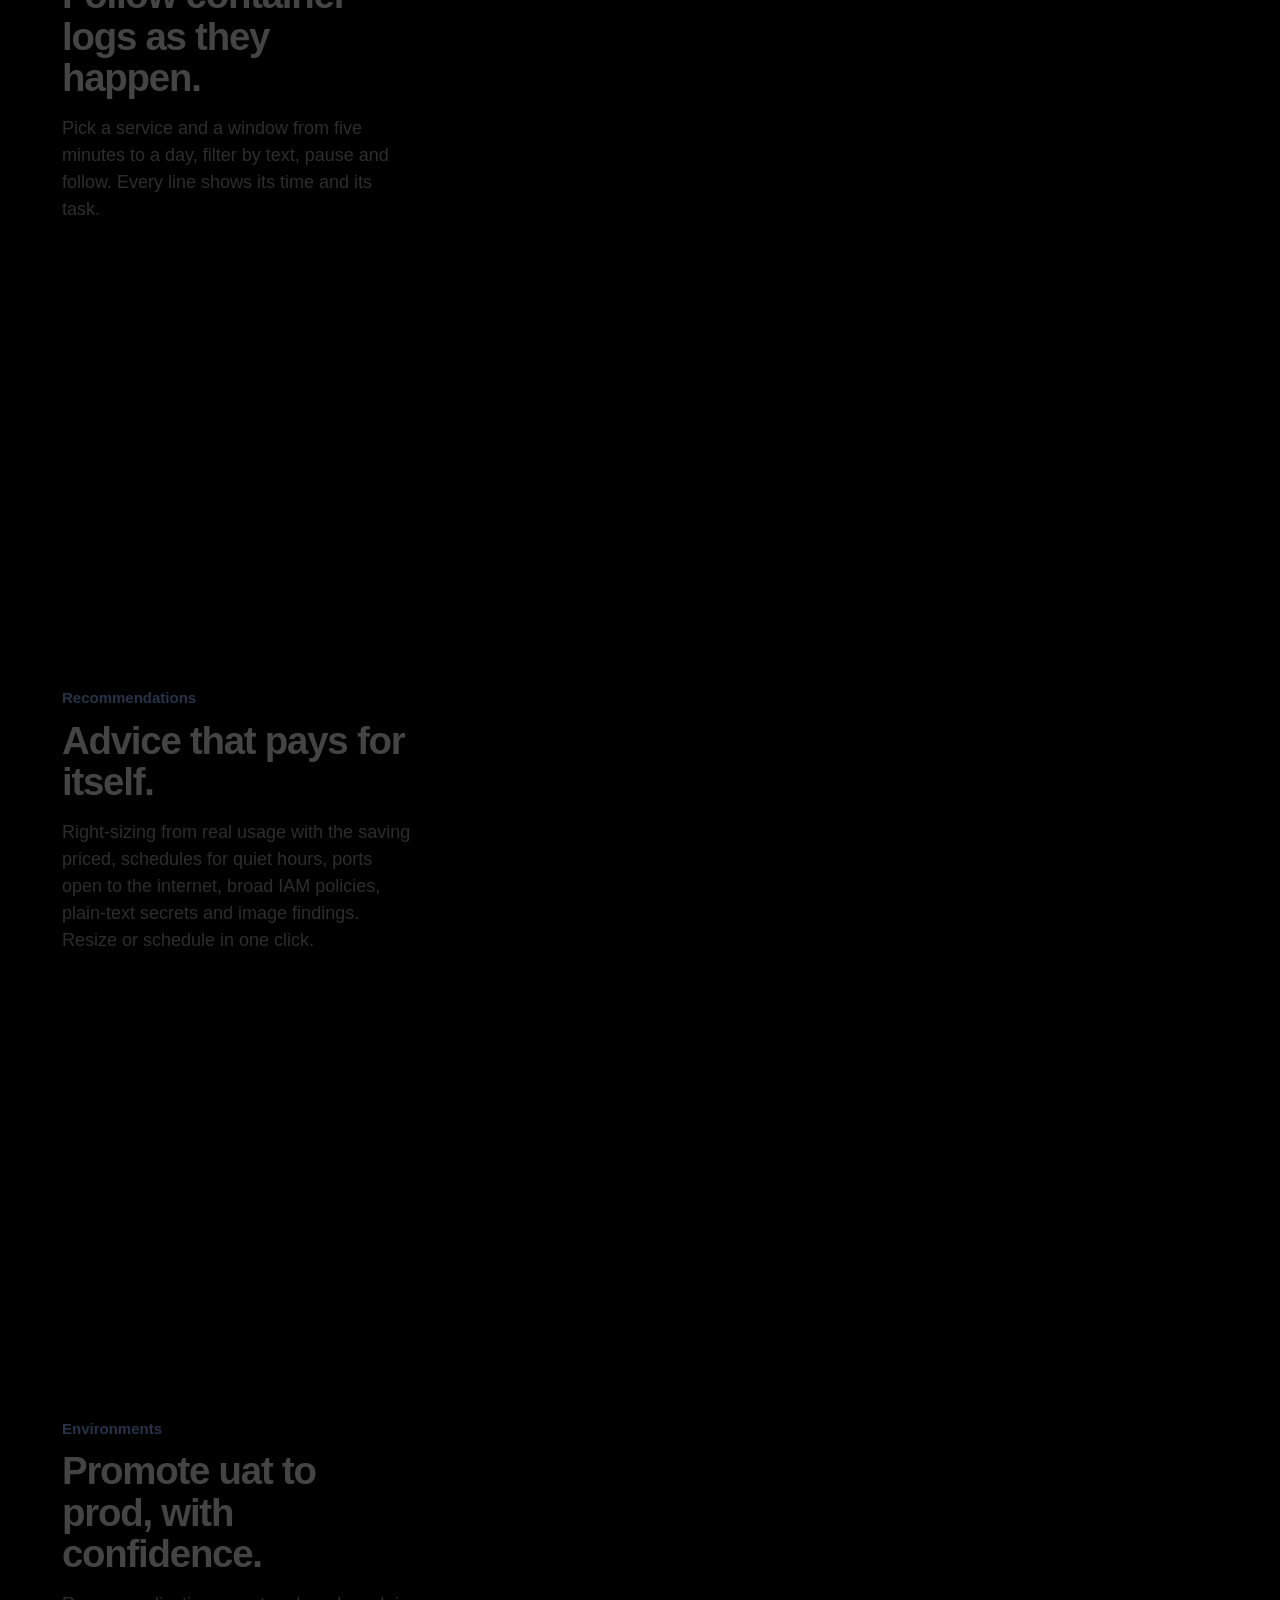
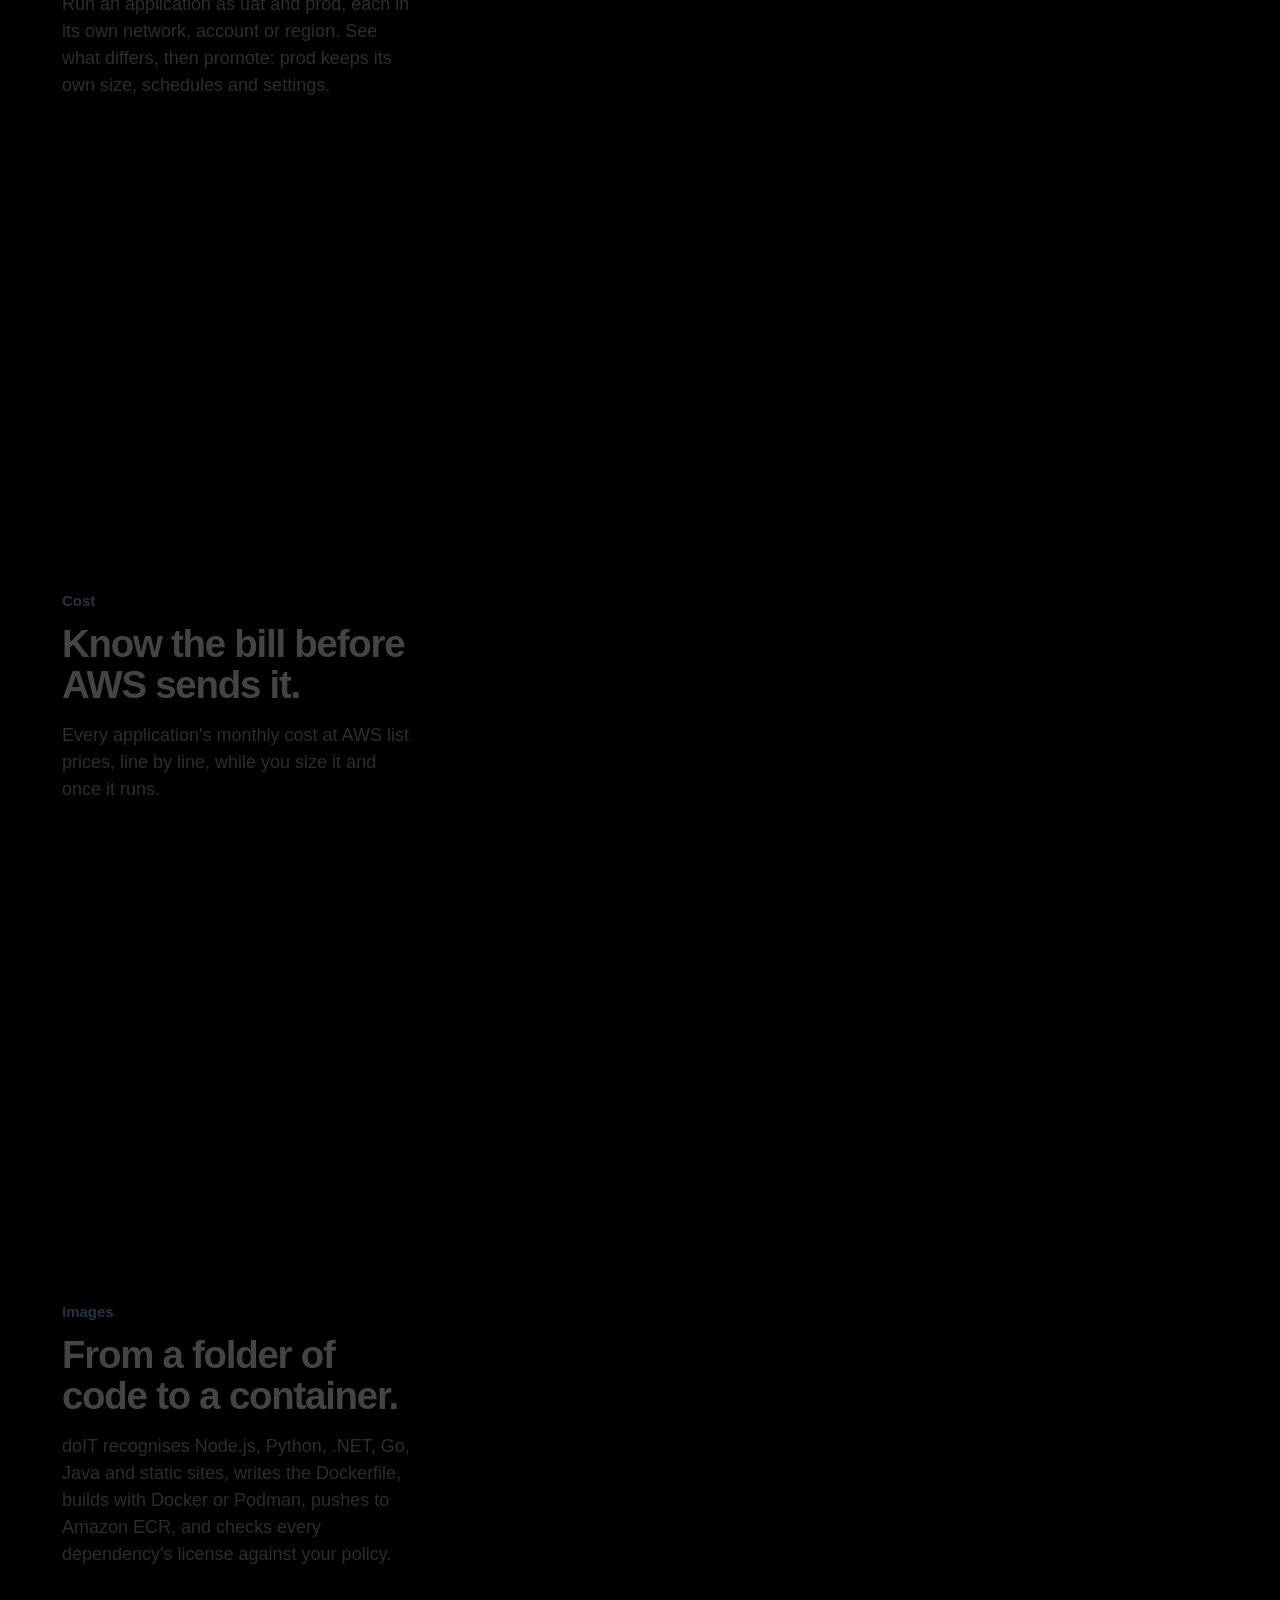
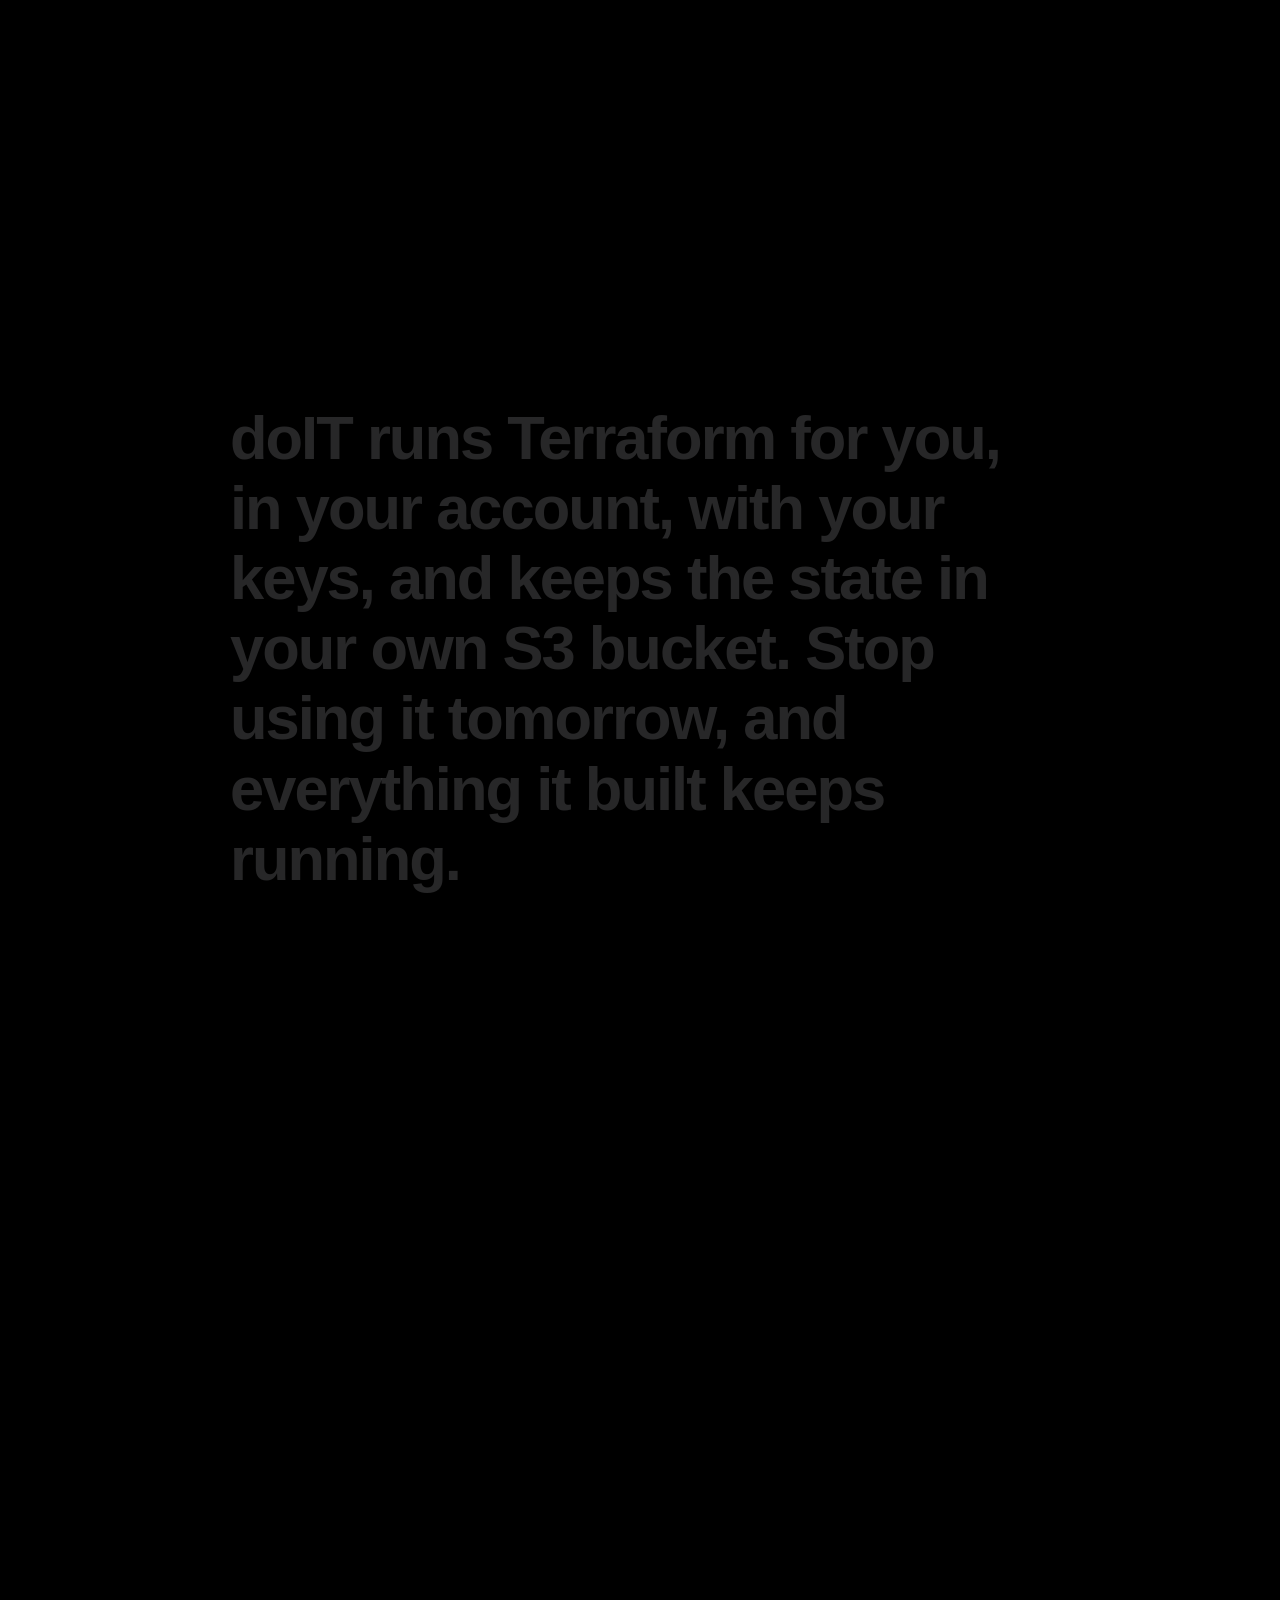
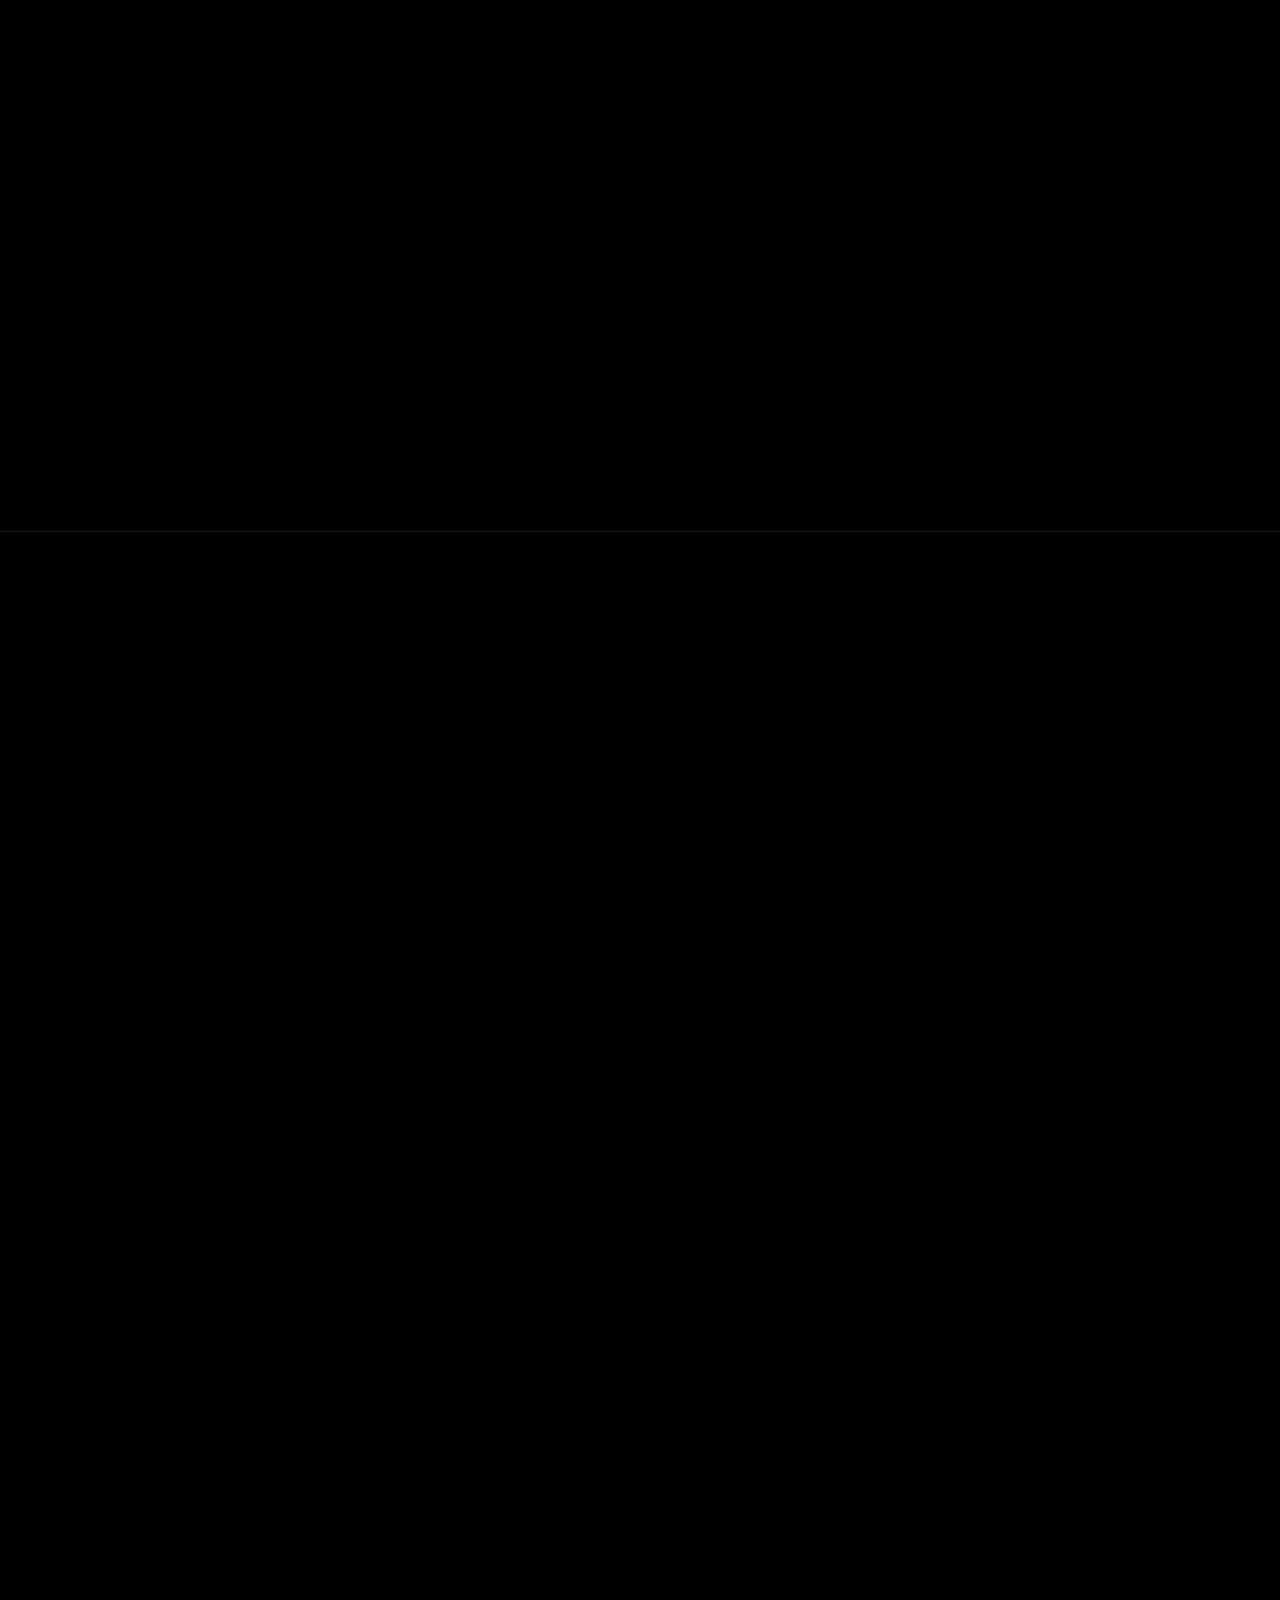
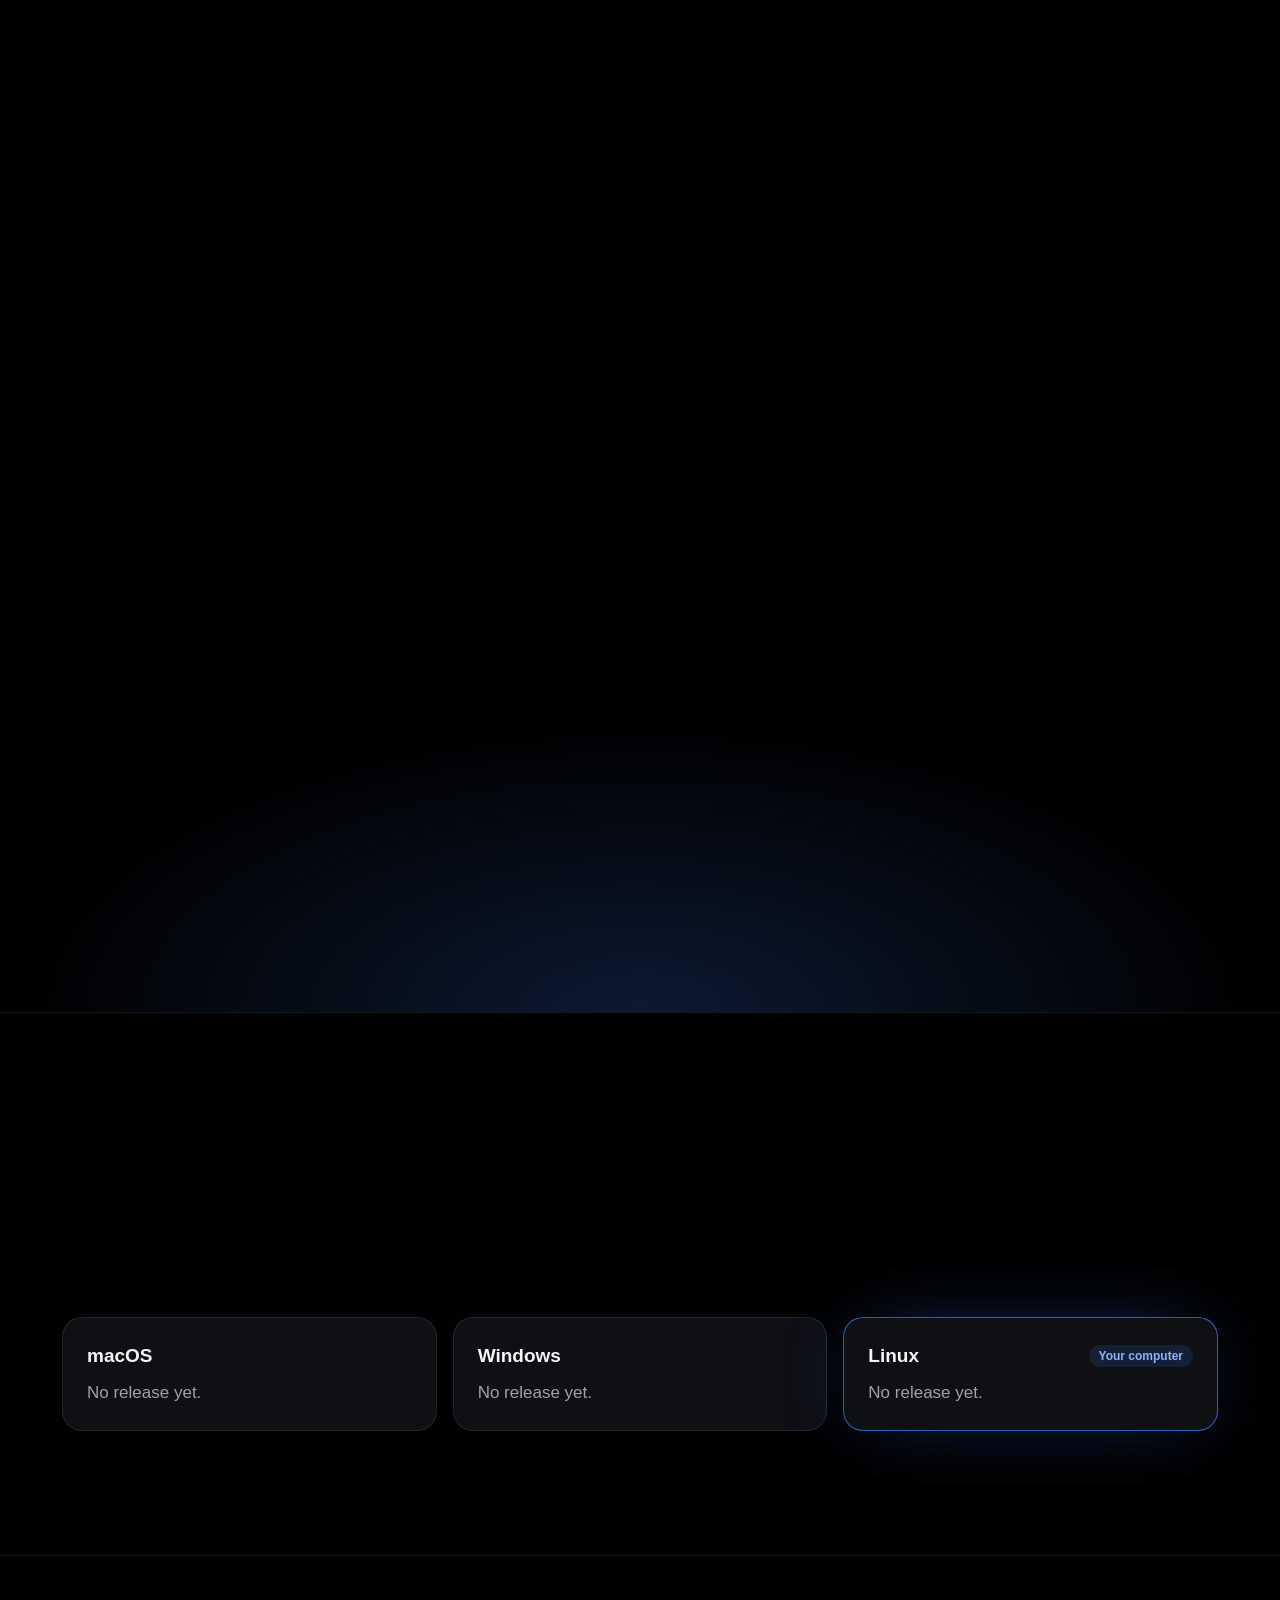
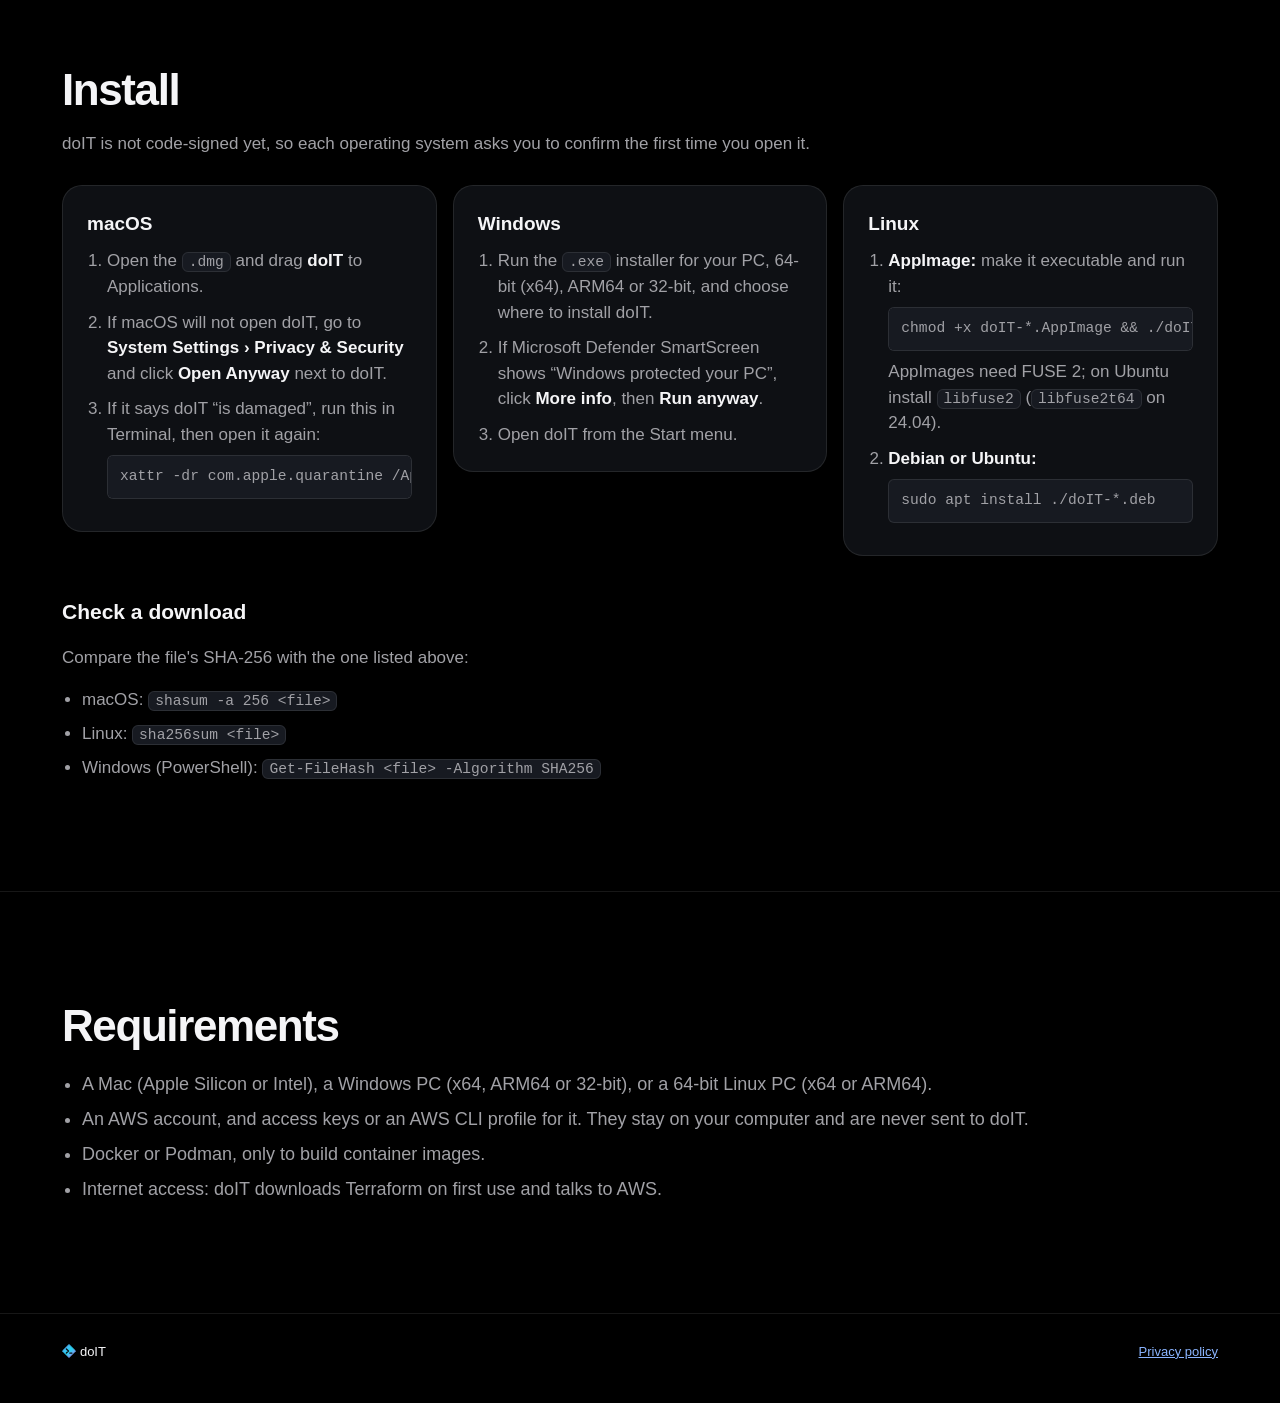
==== commit 88ef8a2d: "Publish the doIT website" ====
--- a/index.html
+++ b/index.html
@@ -300,7 +300,7 @@
               <div class="tile-copy">
                 <p class="kicker">Config as code</p>
                 <h3>The app, or one command.</h3>
-                <p>Describe an application in YAML and apply it. Diff it in CI, export a running one, promote between environments. Everything in the app is in the <code>doit</code> CLI too.</p>
+                <p>Describe an application in YAML and apply it. Diff it in CI, export a running one, promote between environments. The <code>doit</code> command line comes to the installers in a later release.</p>
               </div>
               <div class="terminal" aria-label="An example terminal session with the doit CLI">
                 <div class="terminal-bar" aria-hidden="true"><span class="dots"><i></i><i></i><i></i></span></div>
@@ -449,7 +449,7 @@
     <footer class="site-footer">
       <div class="wrap footer-row">
         <span><img class="brand-mark" src="mark.svg" width="20" height="20" alt="" /> doIT</span>
-        <span id="footer-version" class="muted"></span>
+        <span><span id="footer-version" class="muted"></span> <a href="privacy.html">Privacy policy</a></span>
       </div>
     </footer>
   </body>
--- a/styles.css
+++ b/styles.css
@@ -1137,6 +1137,44 @@
   font-size: 18px;
 }
 
+/* ---- Privacy policy and other text pages ---- */
+.legal {
+  max-width: 820px;
+  padding-top: 120px;
+  padding-bottom: 80px;
+  font-size: 17px;
+  line-height: 1.65;
+}
+.legal h1 {
+  margin: 0 0 4px;
+  font-size: clamp(32px, 4vw, 44px);
+}
+.legal h2 {
+  margin: 40px 0 10px;
+  font-size: 22px;
+}
+.legal ul {
+  padding-left: 22px;
+}
+.legal li {
+  margin: 6px 0;
+}
+.legal-table {
+  overflow-x: auto;
+}
+.legal table {
+  width: 100%;
+  border-collapse: collapse;
+  font-size: 15px;
+}
+.legal th,
+.legal td {
+  padding: 10px 12px;
+  border-bottom: 1px solid var(--border);
+  text-align: left;
+  vertical-align: top;
+}
+
 /* ---- Footer ---- */
 .site-footer {
   padding: 28px 0 44px;
